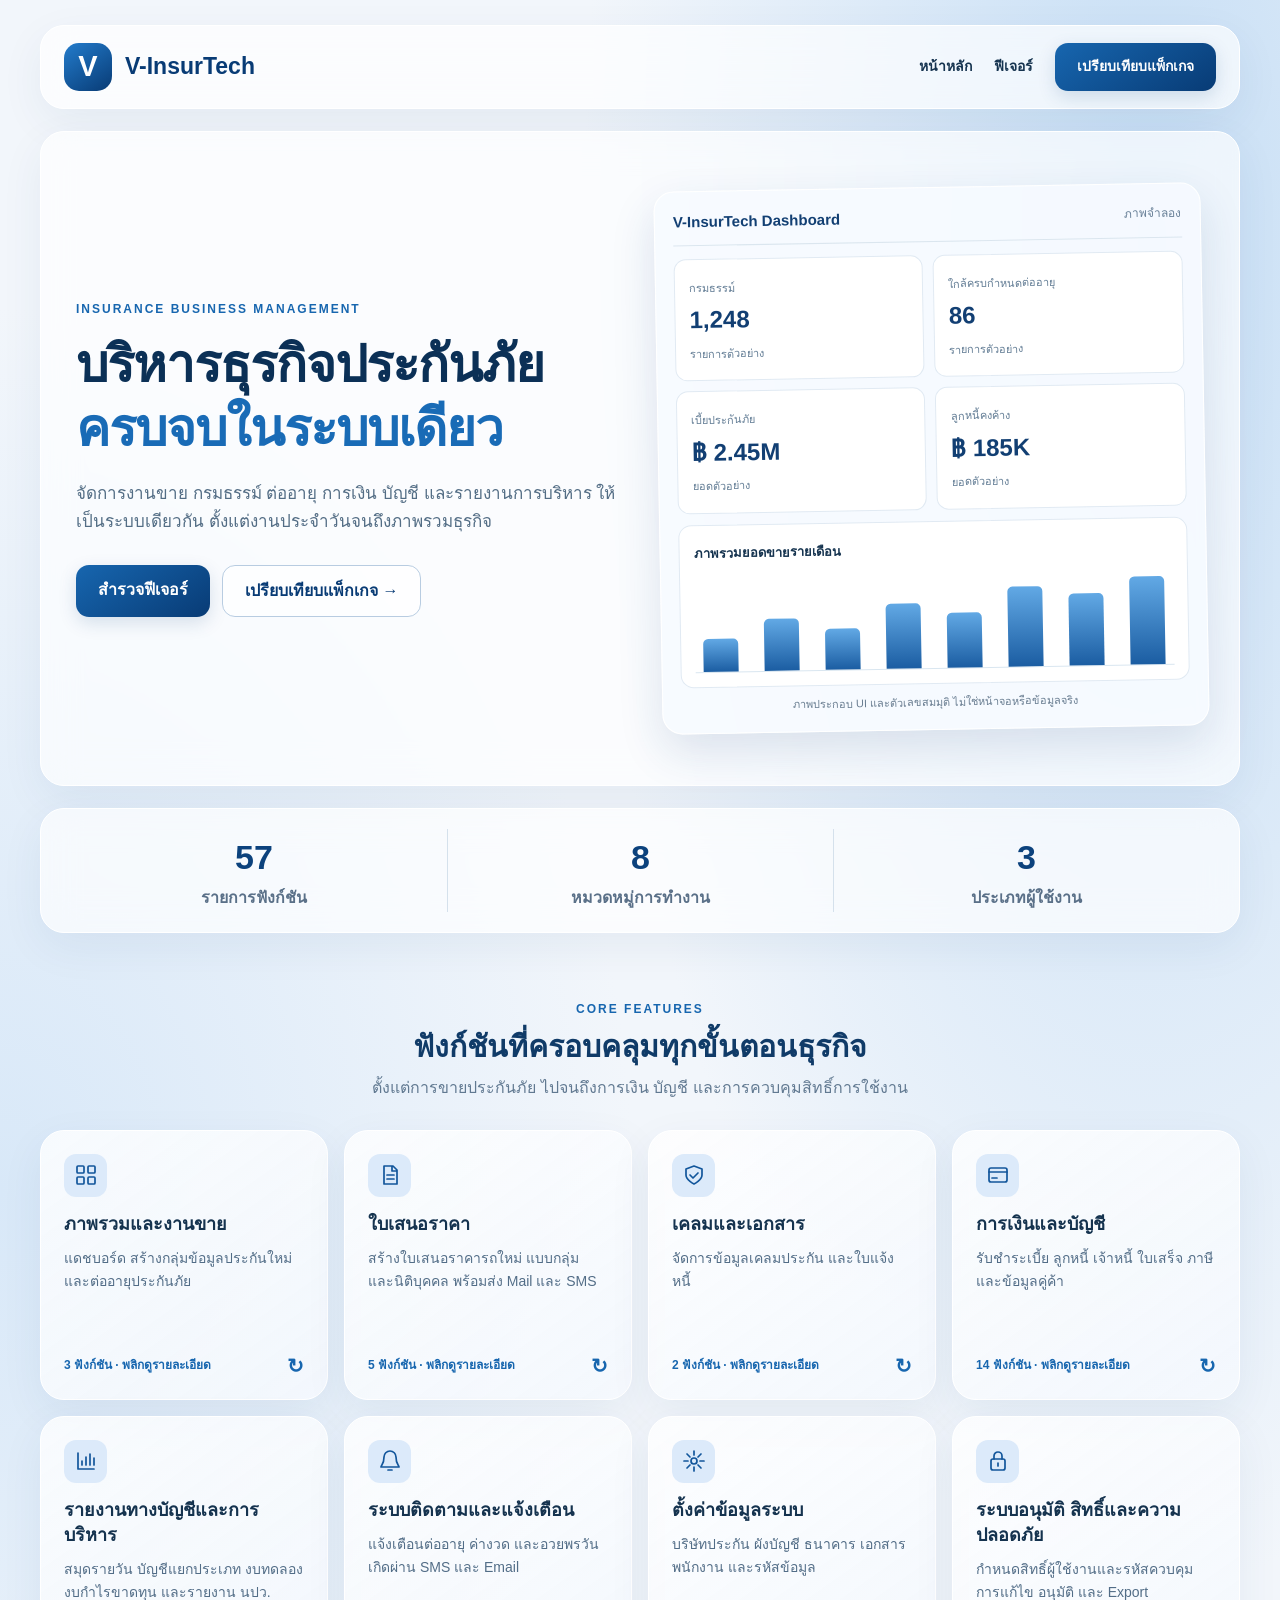
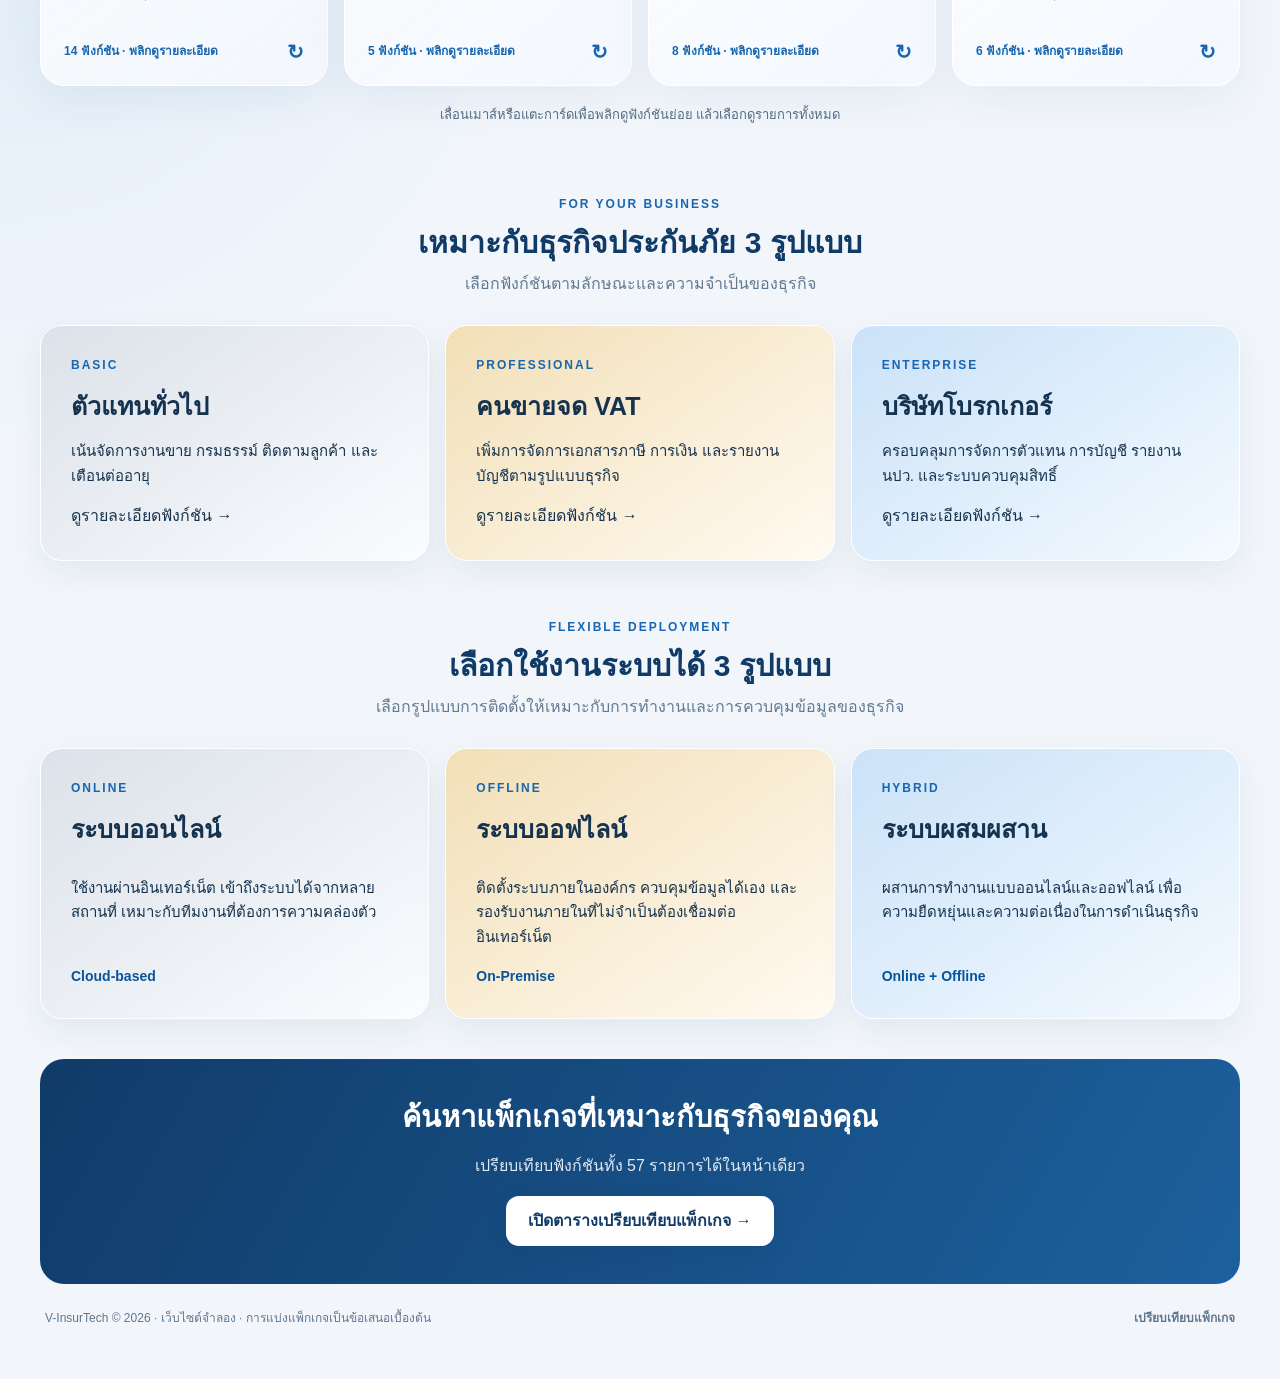
==== index.html @ 2acc9879 "Add files via upload" ====
<!doctype html><html lang="th"><head><meta charset="utf-8"><meta name="viewport" content="width=device-width,initial-scale=1"><title>V-InsurTech | ระบบบริหารธุรกิจประกันภัย</title><style>
*{box-sizing:border-box}html{scroll-behavior:smooth}body{margin:0;color:#15334f;font-family:Prompt,"Noto Sans Thai",Tahoma,sans-serif;background:radial-gradient(ellipse at 90% 8%,#c6def5 0,transparent 35%),radial-gradient(ellipse at 0 40%,#d8e8f8 0,transparent 35%),#f2f6fb;line-height:1.65}a{color:inherit;text-decoration:none}.page{max-width:1250px;padding:25px;margin:auto}.glass{background:rgba(255,255,255,.67);border:1px solid #fff;box-shadow:0 14px 44px #173f7110;backdrop-filter:blur(18px);border-radius:24px}header{display:flex;align-items:center;justify-content:space-between;padding:17px 23px;gap:20px;flex-wrap:wrap}.brand{display:flex;align-items:center;gap:13px;font-size:23px;font-weight:800;color:#083b75}.logo{background:linear-gradient(145deg,#237ccc,#083b75);color:white;border-radius:15px;display:grid;place-items:center;width:48px;height:48px;font-size:29px}nav{display:flex;align-items:center;gap:22px;font-weight:700;font-size:14px;flex-wrap:wrap}nav a:hover{color:#237ccc}.btn{display:inline-block;background:linear-gradient(145deg,#1766af,#083b75);color:white;border-radius:13px;padding:12px 22px;font-weight:700;box-shadow:0 6px 18px #083b7525}.outline{background:rgba(255,255,255,.65);border:1px solid #b8cce1;color:#083b75;box-shadow:none}.hero{display:grid;grid-template-columns:1fr 1fr;gap:35px;align-items:center;padding:55px 35px;margin-top:22px}.eyebrow{font-size:12px;font-weight:800;letter-spacing:2px;color:#1766af}h1{font-size:clamp(32px,4vw,51px);line-height:1.25;margin:13px 0 20px;letter-spacing:-1px;color:#0b3056}h1 span{color:#196bb6}.lead{font-size:17px;color:#536d85;max-width:560px}.actions{display:flex;gap:12px;flex-wrap:wrap;margin-top:28px}.demo{background:#f7faffcc;border:1px solid white;border-radius:20px;padding:18px;box-shadow:0 18px 45px #153e7522;transform:rotate(-1deg)}.demotop{display:flex;justify-content:space-between;align-items:center;font-size:12px;color:#698098;border-bottom:1px solid #dbe6ef;padding-bottom:10px}.demotop strong{color:#123f73;font-size:15px}.demogrid{display:grid;grid-template-columns:1fr 1fr;gap:10px;margin-top:13px}.mini{background:white;border:1px solid #e1eaf3;border-radius:12px;padding:14px;min-height:95px}.mini small{color:#637d95;font-size:11px}.mini b{display:block;font-size:24px;color:#123f73}.chart{background:white;border-radius:13px;border:1px solid #e1eaf3;margin-top:11px;padding:14px}.bars{height:95px;display:flex;gap:9px;align-items:end;justify-content:space-around;border-bottom:1px solid #d9e6f0;margin-top:12px}.bars i{flex:1;max-width:35px;background:linear-gradient(#62a9e5,#1b5da2);border-radius:5px 5px 0 0}.demo-note{text-align:center;color:#6a7e92;font-size:11px;margin-top:9px}.stats{display:grid;grid-template-columns:repeat(3,1fr);margin:22px 0;padding:20px;text-align:center}.stats div+div{border-left:1px solid #d5e1ec}.stats b{display:block;font-size:34px;color:#0c427d}.stats span{color:#5a7088;font-weight:600}.section{padding:45px 0 12px}.heading{text-align:center;margin:0 auto 28px;max-width:700px}.heading h2{font-size:30px;line-height:1.4;margin:7px 0;color:#103b68}.heading p{color:#617991;margin:0}.grid{display:grid;grid-template-columns:repeat(4,1fr);gap:16px}.feature{padding:23px;min-height:220px;transition:transform .2s,box-shadow .2s}.feature:hover{transform:translateY(-4px);box-shadow:0 18px 35px #103b681a}.ico{width:43px;height:43px;background:#dceafa;border-radius:12px;display:grid;place-items:center;color:#12569b;margin-bottom:15px}.ico svg{width:24px;height:24px;fill:none;stroke:currentColor;stroke-width:1.7;stroke-linecap:round;stroke-linejoin:round}.feature h3{font-size:18px;line-height:1.4;margin:0 0 10px;font-weight:800}.feature p{font-size:14px;color:#526d87;margin:0}.feature small{display:block;font-size:12px;color:#1766af;font-weight:700;margin-top:14px}.plans{display:grid;grid-template-columns:repeat(3,1fr);gap:16px}.plan{padding:30px;min-height:230px;border:1px solid white;border-radius:22px;box-shadow:0 12px 30px #14385b12}.plan h3{font-size:25px;line-height:1.35;margin:14px 0}.plan p{font-size:15px}.silver{background:linear-gradient(145deg,#dce2e9,#fafcff)}.gold{background:linear-gradient(145deg,#f2dfb7,#fffaf1)}.diamond{background:linear-gradient(145deg,#cbe2f8,#f4faff)}.cta{text-align:center;margin-top:28px;padding:38px 24px;background:linear-gradient(120deg,#103b68,#1d609e);color:#fff;border-radius:24px}.cta h2{font-size:29px;line-height:1.4;margin:0}.cta p{color:#e0eaf6}.cta .btn{background:#fff;color:#103b68}.foot{display:flex;justify-content:space-between;gap:20px;flex-wrap:wrap;font-size:12px;color:#60768d;padding:25px 5px}.foot a{font-weight:700}@media(max-width:1000px){.grid{grid-template-columns:repeat(2,1fr)}.hero{padding:32px;gap:22px}}@media(max-width:720px){.page{padding:12px}.hero{grid-template-columns:1fr;padding:25px 20px}.demo{transform:none}nav{gap:13px}nav .btn{padding:8px 12px}.grid,.plans{grid-template-columns:1fr}.feature{min-height:auto}.stats b{font-size:27px}.stats span{font-size:12px}.heading h2{font-size:25px}.hero h1{font-size:35px}.section{padding-top:30px}}@media(prefers-reduced-motion:reduce){*{scroll-behavior:auto;transition:none!important}}

.feature{cursor:pointer;position:relative}.feature:focus-visible{outline:3px solid #237ccc;outline-offset:4px}.feature small{display:flex;align-items:center;justify-content:space-between;gap:10px}.feature .chev{font-size:20px;line-height:1}.feature:hover small{text-decoration:underline}dialog{width:min(620px,calc(100% - 28px));max-height:85vh;overflow:auto;padding:28px;border:1px solid white;border-radius:24px;background:#f5f9fdf5;color:#15334f;box-shadow:0 24px 90px #082c5940;backdrop-filter:blur(20px)}dialog::backdrop{background:#102e5260;backdrop-filter:blur(5px)}.modal-head{display:flex;align-items:flex-start;justify-content:space-between;gap:18px}.modal-head h2{margin:5px 0 0;font-size:25px;line-height:1.4}.close-modal{border:1px solid #cbddeb;border-radius:12px;background:white;color:#123f73;font:inherit;font-size:24px;line-height:1;padding:8px 13px;cursor:pointer}.sublist{list-style:none;padding:0;margin:20px 0}.sublist li{display:flex;gap:13px;align-items:baseline;padding:12px 4px;border-bottom:1px solid #dce6ef;font-weight:600}.sublist li span{color:#1766af;font-size:12px;min-width:26px}.modal-link{margin-top:8px}.modal-count{color:#536d85;font-size:14px;margin:8px 0}
/* Interactive business cards: lift and subtle color-matched glow */
#plans .plan{--glow:rgba(106,133,163,.32);--edge:rgba(130,155,180,.7);position:relative;transition:transform .25s cubic-bezier(.2,.8,.2,1),box-shadow .25s ease,border-color .25s ease;cursor:pointer;outline:none}
#plans .gold{--glow:rgba(207,164,65,.34);--edge:rgba(210,174,88,.78)}
#plans .diamond{--glow:rgba(54,137,219,.32);--edge:rgba(80,153,225,.78)}
#plans .plan:hover,#plans .plan:focus-within,#plans .plan:focus-visible,#plans .plan.is-selected{transform:translateY(-9px);border-color:var(--edge);box-shadow:0 20px 38px -9px var(--glow),0 0 18px var(--glow),inset 0 1px 0 rgba(255,255,255,.95);z-index:1}
#plans .plan:active{transform:translateY(-5px) scale(.99)}
#plans .plan:focus-visible{outline:2px solid #07549b;outline-offset:4px}
@media(prefers-reduced-motion:reduce){#plans .plan{transition:none}#plans .plan:hover,#plans .plan:focus-within,#plans .plan:focus-visible,#plans .plan.is-selected,#plans .plan:active{transform:none}}

/* 3D feature cards */
#featuregrid .feature{padding:0;background:none;border:0;box-shadow:none;backdrop-filter:none;perspective:1200px;min-height:270px;display:grid;transform:none;cursor:pointer;transition:none}
#featuregrid .flip-inner{display:grid;grid-template:1fr / 1fr;transform-style:preserve-3d;transition:transform .65s cubic-bezier(.22,.75,.25,1);border-radius:24px}
#featuregrid .face{grid-area:1/1;padding:23px;border-radius:24px;backface-visibility:hidden;-webkit-backface-visibility:hidden;display:flex;flex-direction:column;align-items:flex-start;border:1px solid white;box-shadow:0 14px 44px #173f7110;min-width:0}
#featuregrid .front{background:linear-gradient(145deg,#ffffffc9,#f4f8fddd)}
#featuregrid .back{transform:rotateY(180deg);background:linear-gradient(140deg,#e8f3ff,#f9fcff);border-color:#c6dcf4;box-shadow:0 14px 35px #175c9925;pointer-events:none}
#featuregrid .feature.flipped .flip-inner{transform:rotateY(180deg)}
#featuregrid .feature.flipped .back{pointer-events:auto}
#featuregrid .feature.flipped .front{pointer-events:none}
#featuregrid .back h3{font-size:17px;margin-bottom:8px}
#featuregrid .back ul{padding-left:19px;margin:3px 0 12px;font-size:13px;font-weight:600;color:#254a70;line-height:1.6}
#featuregrid .back li{margin-bottom:3px}
#featuregrid .back .more{font:inherit;font-size:13px;font-weight:700;color:#fff;background:linear-gradient(145deg,#237ccc,#103b68);border:0;border-radius:10px;padding:9px 12px;cursor:pointer;margin-top:auto;width:100%}
#featuregrid .front small{margin-top:auto;padding-top:12px;width:100%}
@media(hover:hover) and (pointer:fine){#featuregrid .feature:hover .flip-inner{transform:rotateY(180deg)}#featuregrid .feature:hover .back{pointer-events:auto}#featuregrid .feature:hover .front{pointer-events:none}}
@media(prefers-reduced-motion:reduce){#featuregrid .flip-inner{transition:none}}
#deployment .plan{--glow:rgba(106,133,163,.32);--edge:rgba(130,155,180,.7);transition:transform .25s ease,box-shadow .25s ease,border-color .25s ease;display:flex;flex-direction:column}#deployment .gold{--glow:rgba(207,164,65,.34);--edge:rgba(210,174,88,.78)}#deployment .diamond{--glow:rgba(54,137,219,.32);--edge:rgba(80,153,225,.78)}#deployment .plan:hover,#deployment .plan:focus,#deployment .plan.is-selected{transform:translateY(-9px);border-color:var(--edge);box-shadow:0 20px 38px -9px var(--glow),0 0 18px var(--glow)}#deployment strong{margin-top:auto;color:#07549b;font-size:14px}#deployment .plan:focus-visible{outline:2px solid #07549b;outline-offset:4px}@media(prefers-reduced-motion:reduce){#deployment .plan{transition:none}#deployment .plan:hover,#deployment .plan:focus,#deployment .plan.is-selected{transform:none}}</style></head><body><main class="page"><header class="glass"><a class="brand" href="index.html"><span class="logo">V</span>V-InsurTech</a><nav><a href="index.html" aria-current="page">หน้าหลัก</a><a href="#features">ฟีเจอร์</a><a class="btn" href="packages.html">เปรียบเทียบแพ็กเกจ</a></nav></header>
<section class="hero glass"><div><div class="eyebrow">INSURANCE BUSINESS MANAGEMENT</div><h1>บริหารธุรกิจประกันภัย<br><span>ครบจบในระบบเดียว</span></h1><p class="lead">จัดการงานขาย กรมธรรม์ ต่ออายุ การเงิน บัญชี และรายงานการบริหาร ให้เป็นระบบเดียวกัน ตั้งแต่งานประจำวันจนถึงภาพรวมธุรกิจ</p><div class="actions"><a class="btn" href="#features">สำรวจฟีเจอร์</a><a class="btn outline" href="packages.html">เปรียบเทียบแพ็กเกจ →</a></div></div><div class="demo"><div class="demotop"><strong>V-InsurTech Dashboard</strong><span>ภาพจำลอง</span></div><div class="demogrid"><div class="mini"><small>กรมธรรม์</small><b>1,248</b><small>รายการตัวอย่าง</small></div><div class="mini"><small>ใกล้ครบกำหนดต่ออายุ</small><b>86</b><small>รายการตัวอย่าง</small></div><div class="mini"><small>เบี้ยประกันภัย</small><b>฿ 2.45M</b><small>ยอดตัวอย่าง</small></div><div class="mini"><small>ลูกหนี้คงค้าง</small><b>฿ 185K</b><small>ยอดตัวอย่าง</small></div></div><div class="chart"><strong style="font-size:13px">ภาพรวมยอดขายรายเดือน</strong><div class="bars" aria-label="กราฟประกอบจากข้อมูลสมมุติ"><i style="height:35%"></i><i style="height:55%"></i><i style="height:43%"></i><i style="height:69%"></i><i style="height:58%"></i><i style="height:85%"></i><i style="height:76%"></i><i style="height:94%"></i></div></div><div class="demo-note">ภาพประกอบ UI และตัวเลขสมมุติ ไม่ใช่หน้าจอหรือข้อมูลจริง</div></div></section>
<section class="stats glass"><div><b>57</b><span>รายการฟังก์ชัน</span></div><div><b>8</b><span>หมวดหมู่การทำงาน</span></div><div><b>3</b><span>ประเภทผู้ใช้งาน</span></div></section>
<section id="features" class="section"><div class="heading"><div class="eyebrow">CORE FEATURES</div><h2>ฟังก์ชันที่ครอบคลุมทุกขั้นตอนธุรกิจ</h2><p>ตั้งแต่การขายประกันภัย ไปจนถึงการเงิน บัญชี และการควบคุมสิทธิ์การใช้งาน</p></div><div class="grid" id="featuregrid"></div><p style="text-align:center;color:#536d85;font-size:13px;margin-top:18px">เลื่อนเมาส์หรือแตะการ์ดเพื่อพลิกดูฟังก์ชันย่อย แล้วเลือกดูรายการทั้งหมด</p></section>
<section id="plans" class="section"><div class="heading"><div class="eyebrow">FOR YOUR BUSINESS</div><h2>เหมาะกับธุรกิจประกันภัย 3 รูปแบบ</h2><p>เลือกฟังก์ชันตามลักษณะและความจำเป็นของธุรกิจ</p></div><div class="plans"><article class="plan silver"><div class="eyebrow">BASIC</div><h3>ตัวแทนทั่วไป</h3><p>เน้นจัดการงานขาย กรมธรรม์ ติดตามลูกค้า และเตือนต่ออายุ</p><a href="packages.html">ดูรายละเอียดฟังก์ชัน →</a></article><article class="plan gold"><div class="eyebrow">PROFESSIONAL</div><h3>คนขายจด VAT</h3><p>เพิ่มการจัดการเอกสารภาษี การเงิน และรายงานบัญชีตามรูปแบบธุรกิจ</p><a href="packages.html">ดูรายละเอียดฟังก์ชัน →</a></article><article class="plan diamond"><div class="eyebrow">ENTERPRISE</div><h3>บริษัทโบรกเกอร์</h3><p>ครอบคลุมการจัดการตัวแทน การบัญชี รายงาน นปว. และระบบควบคุมสิทธิ์</p><a href="packages.html">ดูรายละเอียดฟังก์ชัน →</a></article></div></section>
<section id="deployment" class="section"><div class="heading"><div class="eyebrow">FLEXIBLE DEPLOYMENT</div><h2>เลือกใช้งานระบบได้ 3 รูปแบบ</h2><p>เลือกรูปแบบการติดตั้งให้เหมาะกับการทำงานและการควบคุมข้อมูลของธุรกิจ</p></div><div class="plans"><article class="plan silver" tabindex="0"><div class="eyebrow">ONLINE</div><h3>ระบบออนไลน์</h3><p>ใช้งานผ่านอินเทอร์เน็ต เข้าถึงระบบได้จากหลายสถานที่ เหมาะกับทีมงานที่ต้องการความคล่องตัว</p><strong>Cloud-based</strong></article><article class="plan gold" tabindex="0"><div class="eyebrow">OFFLINE</div><h3>ระบบออฟไลน์</h3><p>ติดตั้งระบบภายในองค์กร ควบคุมข้อมูลได้เอง และรองรับงานภายในที่ไม่จำเป็นต้องเชื่อมต่ออินเทอร์เน็ต</p><strong>On-Premise</strong></article><article class="plan diamond" tabindex="0"><div class="eyebrow">HYBRID</div><h3>ระบบผสมผสาน</h3><p>ผสานการทำงานแบบออนไลน์และออฟไลน์ เพื่อความยืดหยุ่นและความต่อเนื่องในการดำเนินธุรกิจ</p><strong>Online + Offline</strong></article></div></section><section class="cta"><h2>ค้นหาแพ็กเกจที่เหมาะกับธุรกิจของคุณ</h2><p>เปรียบเทียบฟังก์ชันทั้ง 57 รายการได้ในหน้าเดียว</p><a class="btn" href="packages.html">เปิดตารางเปรียบเทียบแพ็กเกจ →</a></section><footer class="foot"><span>V-InsurTech © 2026 · เว็บไซต์จำลอง · การแบ่งแพ็กเกจเป็นข้อเสนอเบื้องต้น</span><a href="packages.html">เปรียบเทียบแพ็กเกจ</a></footer></main><dialog id="featureModal" aria-labelledby="modalTitle"><div class="modal-head"><div><div class="eyebrow">FEATURE DETAILS</div><h2 id="modalTitle"></h2></div><button class="close-modal" aria-label="ปิดหน้าต่าง" type="button">×</button></div><p class="modal-count" id="modalCount"></p><ol class="sublist" id="modalList"></ol><a class="btn modal-link" href="packages.html">เปรียบเทียบแพ็กเกจ →</a></dialog><script>
const items=[['ภาพรวมและงานขาย','แดชบอร์ด สร้างกลุ่มข้อมูลประกันใหม่ และต่ออายุประกันภัย',3,'<rect x="3" y="3" width="7" height="7" rx="1"/><rect x="14" y="3" width="7" height="7" rx="1"/><rect x="3" y="14" width="7" height="7" rx="1"/><rect x="14" y="14" width="7" height="7" rx="1"/>'],['ใบเสนอราคา','สร้างใบเสนอราคารถใหม่ แบบกลุ่ม และนิติบุคคล พร้อมส่ง Mail และ SMS',5,'<path d="M6 3h9l4 4v14H6zM14 3v5h5M9 12h7M9 16h7"/>'],['เคลมและเอกสาร','จัดการข้อมูลเคลมประกัน และใบแจ้งหนี้',2,'<path d="M12 3l8 3v6c0 5-8 9-8 9S4 17 4 12V6zM8 12l3 3 5-5"/>'],['การเงินและบัญชี','รับชำระเบี้ย ลูกหนี้ เจ้าหนี้ ใบเสร็จ ภาษี และข้อมูลคู่ค้า',14,'<rect x="3" y="5" width="18" height="14" rx="2"/><path d="M3 9h18M6 15h5"/>'],['รายงานทางบัญชีและการบริหาร','สมุดรายวัน บัญชีแยกประเภท งบทดลอง งบกำไรขาดทุน และรายงาน นปว.',14,'<path d="M4 20V4M4 20h16M8 16v-4M12 16V8M16 16V5M20 16v-7"/>'],['ระบบติดตามและแจ้งเตือน','แจ้งเตือนต่ออายุ ค่างวด และอวยพรวันเกิดผ่าน SMS และ Email',5,'<path d="M18 8a6 6 0 0 0-12 0c0 8-3 8-3 10h18c0-2-3-2-3-10M10 21h4"/>'],['ตั้งค่าข้อมูลระบบ','บริษัทประกัน ผังบัญชี ธนาคาร เอกสาร พนักงาน และรหัสข้อมูล',8,'<circle cx="12" cy="12" r="3"/><path d="M12 2v4M12 18v4M2 12h4M18 12h4M5 5l3 3M16 16l3 3M5 19l3-3M16 8l3-3"/>'],['ระบบอนุมัติ สิทธิ์และความปลอดภัย','กำหนดสิทธิ์ผู้ใช้งานและรหัสควบคุมการแก้ไข อนุมัติ และ Export',6,'<rect x="5" y="10" width="14" height="11" rx="2"/><path d="M8 10V7a4 4 0 0 1 8 0v3M12 14v3"/>']];const details=[[[1, "แดชบอร์ด", "111"], [2, "สร้างกลุ่ม - ข้อมูลประกันใหม่", "111"], [3, "ต่ออายุประกันภัย", "111"]], [[4, "ใบเสนอราคารถใหม่", "111"], [5, "ใบเสนอราคาแบบกลุ่ม", "211"], [6, "ใบเสนอราคานิติ", "111"], [7, "ส่ง Mail", "111"], [8, "ส่ง SMS", "111"]], [[9, "เคลมประกัน", "111"], [10, "ใบแจ้งหนี้", "211"]], [[11, "รับชำระเบี้ยลูกค้าแบบกลุ่ม", "211"], [12, "ดูผ่อนรายวัน", "111"], [13, "ดูผ่อนรายเดือน", "111"], [14, "บันทึกรับเช็ค-เบี้ยจ่ายประกัน", "211"], [15, "เจ้าหนี้คงค้าง", "211"], [16, "ลูกหนี้คงค้าง", "111"], [17, "เพิ่มคู่ค้า", "011"], [18, "เพิ่มทรัพย์สิน", "011"], [19, "Agency / Affiliate", "221"], [20, "จ่ายเบี้ย บจ.ประกัน", "211"], [21, "ออกใบเสร็จ", "211"], [22, "รายงานภาษีซื้อ", "011"], [23, "รายงานภาษีขาย", "011"], [24, "ใบหักภาษี", "211"]], [[25, "สมุดรายวันขาย", "011"], [26, "ออกใบเสร็จ-ใบลดหนี้", "211"], [27, "สมุดรายวันรับ", "011"], [28, "สมุดรายวันจ่าย", "011"], [29, "สมุดรายวันทั่วไป", "011"], [30, "ค่าเสื่อมราคาทรัพย์สิน", "011"], [31, "รายงานลูกหนี้คงค้าง", "111"], [32, "รายงาน นปว.", "021"], [33, "บัญชีแยกประเภท", "011"], [34, "ปิดบัญชี", "011"], [35, "งบกำไรขาดทุน", "011"], [36, "งบกำไรขาดทุนทั้งปี", "011"], [37, "งบทดลอง", "011"], [38, "พิมพ์รายงานสมุดรายวัน", "011"]], [[39, "EMAIL เตือนต่ออายุ (กลุ่ม)", "111"], [40, "SMS เตือนต่ออายุ (รายเดี่ยว)", "111"], [41, "SMS เตือนค่างวด", "111"], [42, "Email ตามใบเตือน", "111"], [43, "SMS อวยพรวันเกิด", "111"]], [[44, "บริษัทประกัน", "111"], [45, "ผังบัญชี", "011"], [46, "ธนาคาร", "211"], [47, "ตั้งค่าเอกสาร", "111"], [48, "ข้อมูลพนักงาน", "211"], [49, "ตั้งค่าประเภทประกัน", "111"], [50, "ตั้งค่ารหัสรถ", "111"], [51, "ตั้งค่ารหัสไปรษณีย์", "111"]], [[52, "สิทธิ์การใช้งาน", "111"], [53, "ตั้งค่ารหัสแก้ไขงาน (1)", "211"], [54, "ตั้งค่ารหัสอนุมัติ (2)", "211"], [55, "ตั้งค่ารหัส Export (3)", "111"], [56, "ตั้งค่ารหัสแก้ไขเช็ค (4)", "011"], [57, "ตั้งค่ารหัสยกเลิกชำระค่าเบี้ย/แก้ไข (5)", "211"]]];
const grid=document.querySelector('#featuregrid'), modal=document.querySelector('#featureModal');
grid.innerHTML=items.map(([t,d,n,s],i)=>`<article class="feature" tabindex="0" role="button" aria-label="พลิกการ์ด: ${t}" aria-expanded="false" data-i="${i}"><div class="flip-inner"><div class="face front"><div class="ico"><svg viewBox="0 0 24 24" aria-hidden="true">${s}</svg></div><h3>${t}</h3><p>${d}</p><small>${n} ฟังก์ชัน · พลิกดูรายละเอียด <span class="chev" aria-hidden="true">↻</span></small></div><div class="face back"><div class="eyebrow">${n} FEATURES</div><h3>${t}</h3><ul>${details[i].slice(0,3).map(x=>`<li>${x[1]}</li>`).join('')}</ul><button type="button" class="more" aria-haspopup="dialog" tabindex="-1">ดูทั้งหมด ${n} ฟังก์ชัน →</button></div></div></article>`).join('');
let lastCard; function openDetails(card){lastCard=card;const i=Number(card.dataset.i);document.querySelector('#modalTitle').textContent=items[i][0];document.querySelector('#modalCount').textContent=details[i].length+' รายการฟังก์ชันย่อย';const list=document.querySelector('#modalList');list.replaceChildren();for(const [num,name] of details[i]){const li=document.createElement('li'),n=document.createElement('span');n.textContent=String(num).padStart(2,'0');li.append(n,document.createTextNode(name));list.append(li);}modal.showModal();}
function flip(c,on){c.classList.toggle('flipped',on);c.setAttribute('aria-expanded',String(on));c.querySelector('.more').tabIndex=on?0:-1;}
grid.addEventListener('click',e=>{const c=e.target.closest('.feature');if(!c)return;if(e.target.closest('.more')){openDetails(c);return;}if(matchMedia('(hover:hover) and (pointer:fine)').matches){openDetails(c);}else{flip(c,!c.classList.contains('flipped'));}});
grid.addEventListener('keydown',e=>{const c=e.target.closest('.feature');if(c&&e.target===c&&(e.key==='Enter'||e.key===' ')){e.preventDefault();flip(c,!c.classList.contains('flipped'));}});
modal.querySelector('.close-modal').onclick=()=>modal.close();modal.addEventListener('click',e=>{if(e.target===modal){const r=modal.getBoundingClientRect();if(e.clientX<r.left||e.clientX>r.right||e.clientY<r.top||e.clientY>r.bottom)modal.close()}});modal.addEventListener('close',()=>lastCard?.focus());</script><script>
(()=>{const cards=[...document.querySelectorAll('#plans .plan')];function select(card){cards.forEach(c=>{const on=c===card;c.classList.toggle('is-selected',on);c.setAttribute('aria-pressed',String(on));});}cards.forEach(card=>{card.tabIndex=0;card.setAttribute('role','button');card.setAttribute('aria-pressed','false');card.setAttribute('aria-label','เลือกแพ็กเกจ '+card.querySelector('h3').textContent);card.addEventListener('click',e=>{if(!e.target.closest('a'))select(card)});card.addEventListener('keydown',e=>{if(e.target===card&&(e.key==='Enter'||e.key===' ')){e.preventDefault();select(card)}});});})();
</script><script>document.querySelectorAll("#deployment .plan").forEach(card=>{const select=()=>{document.querySelectorAll("#deployment .plan").forEach(c=>c.classList.toggle("is-selected",c===card))};card.addEventListener("click",select);card.addEventListener("keydown",e=>{if(e.key==="Enter"||e.key===" "){e.preventDefault();select()}})})</script></body></html>
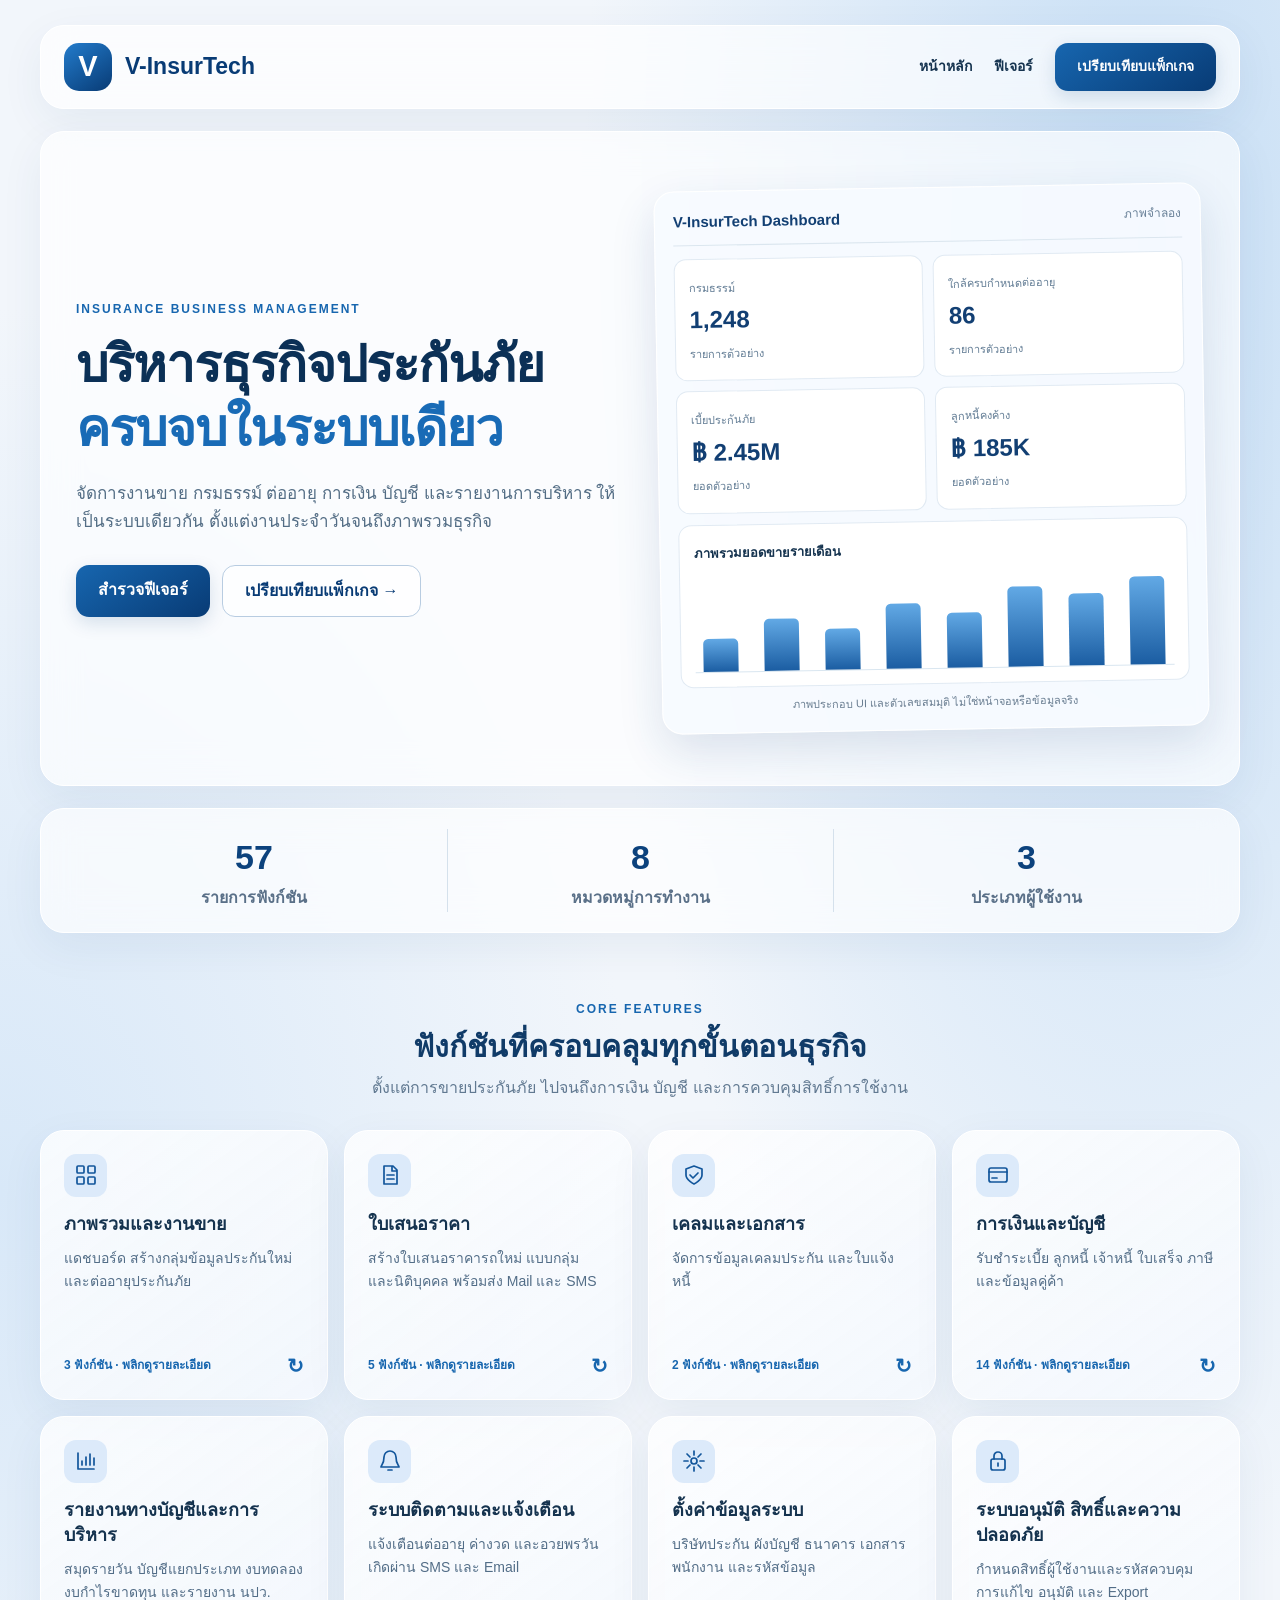
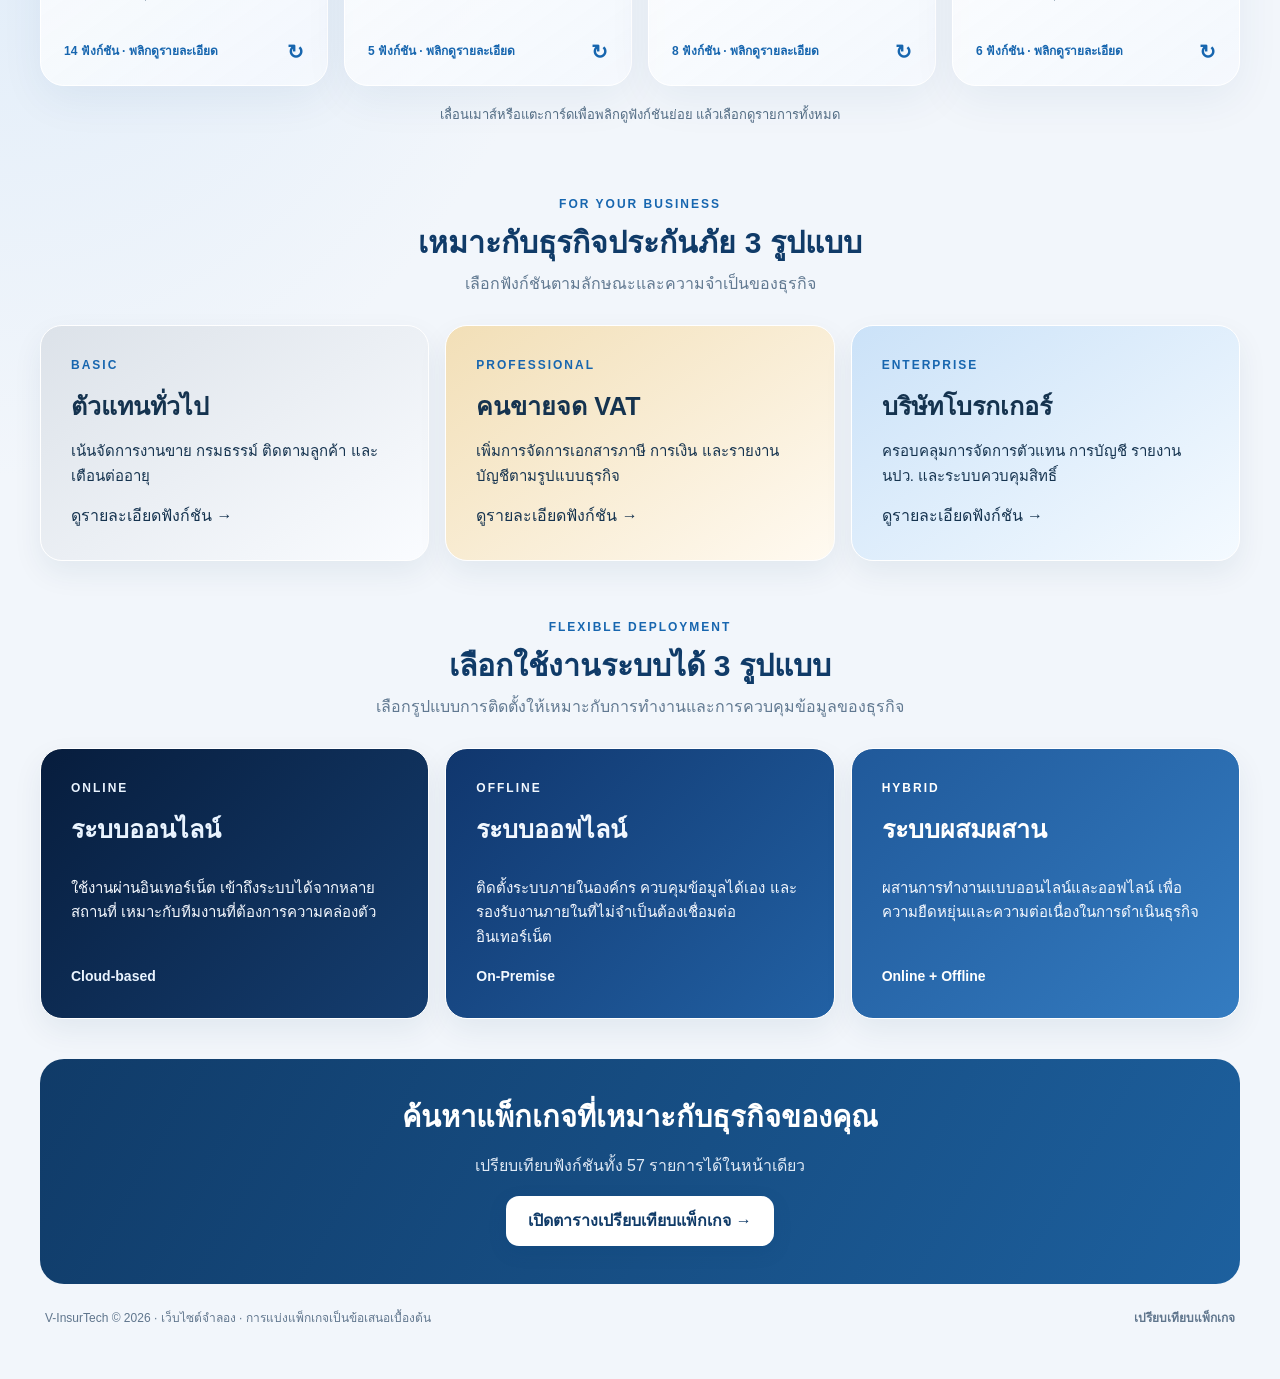
==== commit a5ba992e: "Add files via upload" ====
--- a/index.html
+++ b/index.html
@@ -27,7 +27,15 @@
 #featuregrid .front small{margin-top:auto;padding-top:12px;width:100%}
 @media(hover:hover) and (pointer:fine){#featuregrid .feature:hover .flip-inner{transform:rotateY(180deg)}#featuregrid .feature:hover .back{pointer-events:auto}#featuregrid .feature:hover .front{pointer-events:none}}
 @media(prefers-reduced-motion:reduce){#featuregrid .flip-inner{transition:none}}
-#deployment .plan{--glow:rgba(106,133,163,.32);--edge:rgba(130,155,180,.7);transition:transform .25s ease,box-shadow .25s ease,border-color .25s ease;display:flex;flex-direction:column}#deployment .gold{--glow:rgba(207,164,65,.34);--edge:rgba(210,174,88,.78)}#deployment .diamond{--glow:rgba(54,137,219,.32);--edge:rgba(80,153,225,.78)}#deployment .plan:hover,#deployment .plan:focus,#deployment .plan.is-selected{transform:translateY(-9px);border-color:var(--edge);box-shadow:0 20px 38px -9px var(--glow),0 0 18px var(--glow)}#deployment strong{margin-top:auto;color:#07549b;font-size:14px}#deployment .plan:focus-visible{outline:2px solid #07549b;outline-offset:4px}@media(prefers-reduced-motion:reduce){#deployment .plan{transition:none}#deployment .plan:hover,#deployment .plan:focus,#deployment .plan.is-selected{transform:none}}</style></head><body><main class="page"><header class="glass"><a class="brand" href="index.html"><span class="logo">V</span>V-InsurTech</a><nav><a href="index.html" aria-current="page">หน้าหลัก</a><a href="#features">ฟีเจอร์</a><a class="btn" href="packages.html">เปรียบเทียบแพ็กเกจ</a></nav></header>
+#deployment .plan{--glow:rgba(106,133,163,.32);--edge:rgba(130,155,180,.7);transition:transform .25s ease,box-shadow .25s ease,border-color .25s ease;display:flex;flex-direction:column}#deployment .gold{--glow:rgba(207,164,65,.34);--edge:rgba(210,174,88,.78)}#deployment .diamond{--glow:rgba(54,137,219,.32);--edge:rgba(80,153,225,.78)}#deployment .plan:hover,#deployment .plan:focus,#deployment .plan.is-selected{transform:translateY(-9px);border-color:var(--edge);box-shadow:0 20px 38px -9px var(--glow),0 0 18px var(--glow)}#deployment strong{margin-top:auto;color:#07549b;font-size:14px}#deployment .plan:focus-visible{outline:2px solid #07549b;outline-offset:4px}@media(prefers-reduced-motion:reduce){#deployment .plan{transition:none}#deployment .plan:hover,#deployment .plan:focus,#deployment .plan.is-selected{transform:none}}
+/* Deployment palette: graduated Deep Blue, independent of business plans */
+#deployment .plan.silver{background:linear-gradient(135deg,#071d3d,#153e70);--glow:rgba(24,76,160,.48);--edge:#5b8bc7;--accent:#eaf4ff;}
+#deployment .plan.gold{background:linear-gradient(135deg,#10366d,#2261a4);--glow:rgba(39,112,207,.46);--edge:#80b5ec;--accent:#f2f8ff;}
+#deployment .plan.diamond{background:linear-gradient(135deg,#20599a,#347cc1);--glow:rgba(61,143,234,.48);--edge:#a2d1ff;--accent:#ffffff;}
+#deployment .plan .eyebrow,#deployment .plan h3,#deployment .plan strong{color:var(--accent)}
+#deployment .plan p{color:#f5f9ff;opacity:1}
+#deployment .plan:focus-visible{outline-color:var(--accent)}
+</style></head><body><main class="page"><header class="glass"><a class="brand" href="index.html"><span class="logo">V</span>V-InsurTech</a><nav><a href="index.html" aria-current="page">หน้าหลัก</a><a href="#features">ฟีเจอร์</a><a class="btn" href="packages.html">เปรียบเทียบแพ็กเกจ</a></nav></header>
 <section class="hero glass"><div><div class="eyebrow">INSURANCE BUSINESS MANAGEMENT</div><h1>บริหารธุรกิจประกันภัย<br><span>ครบจบในระบบเดียว</span></h1><p class="lead">จัดการงานขาย กรมธรรม์ ต่ออายุ การเงิน บัญชี และรายงานการบริหาร ให้เป็นระบบเดียวกัน ตั้งแต่งานประจำวันจนถึงภาพรวมธุรกิจ</p><div class="actions"><a class="btn" href="#features">สำรวจฟีเจอร์</a><a class="btn outline" href="packages.html">เปรียบเทียบแพ็กเกจ →</a></div></div><div class="demo"><div class="demotop"><strong>V-InsurTech Dashboard</strong><span>ภาพจำลอง</span></div><div class="demogrid"><div class="mini"><small>กรมธรรม์</small><b>1,248</b><small>รายการตัวอย่าง</small></div><div class="mini"><small>ใกล้ครบกำหนดต่ออายุ</small><b>86</b><small>รายการตัวอย่าง</small></div><div class="mini"><small>เบี้ยประกันภัย</small><b>฿ 2.45M</b><small>ยอดตัวอย่าง</small></div><div class="mini"><small>ลูกหนี้คงค้าง</small><b>฿ 185K</b><small>ยอดตัวอย่าง</small></div></div><div class="chart"><strong style="font-size:13px">ภาพรวมยอดขายรายเดือน</strong><div class="bars" aria-label="กราฟประกอบจากข้อมูลสมมุติ"><i style="height:35%"></i><i style="height:55%"></i><i style="height:43%"></i><i style="height:69%"></i><i style="height:58%"></i><i style="height:85%"></i><i style="height:76%"></i><i style="height:94%"></i></div></div><div class="demo-note">ภาพประกอบ UI และตัวเลขสมมุติ ไม่ใช่หน้าจอหรือข้อมูลจริง</div></div></section>
 <section class="stats glass"><div><b>57</b><span>รายการฟังก์ชัน</span></div><div><b>8</b><span>หมวดหมู่การทำงาน</span></div><div><b>3</b><span>ประเภทผู้ใช้งาน</span></div></section>
 <section id="features" class="section"><div class="heading"><div class="eyebrow">CORE FEATURES</div><h2>ฟังก์ชันที่ครอบคลุมทุกขั้นตอนธุรกิจ</h2><p>ตั้งแต่การขายประกันภัย ไปจนถึงการเงิน บัญชี และการควบคุมสิทธิ์การใช้งาน</p></div><div class="grid" id="featuregrid"></div><p style="text-align:center;color:#536d85;font-size:13px;margin-top:18px">เลื่อนเมาส์หรือแตะการ์ดเพื่อพลิกดูฟังก์ชันย่อย แล้วเลือกดูรายการทั้งหมด</p></section>
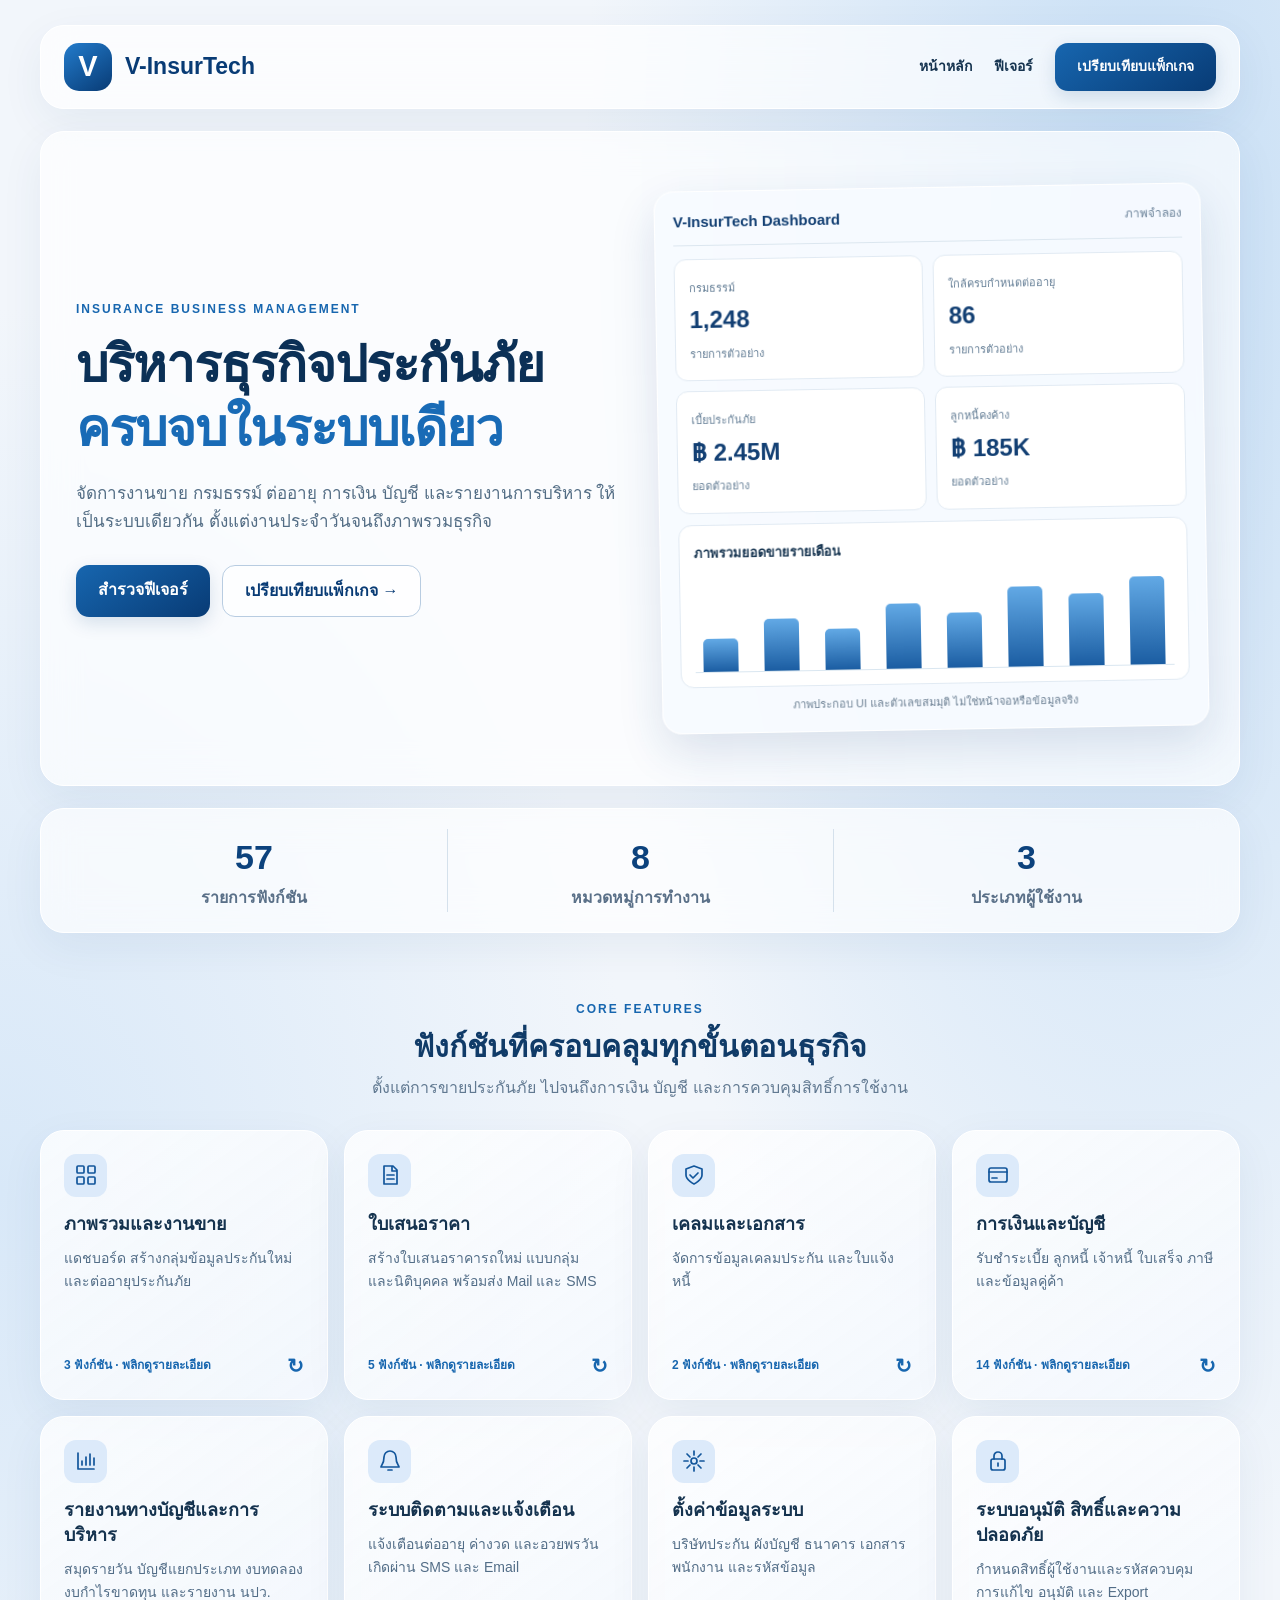
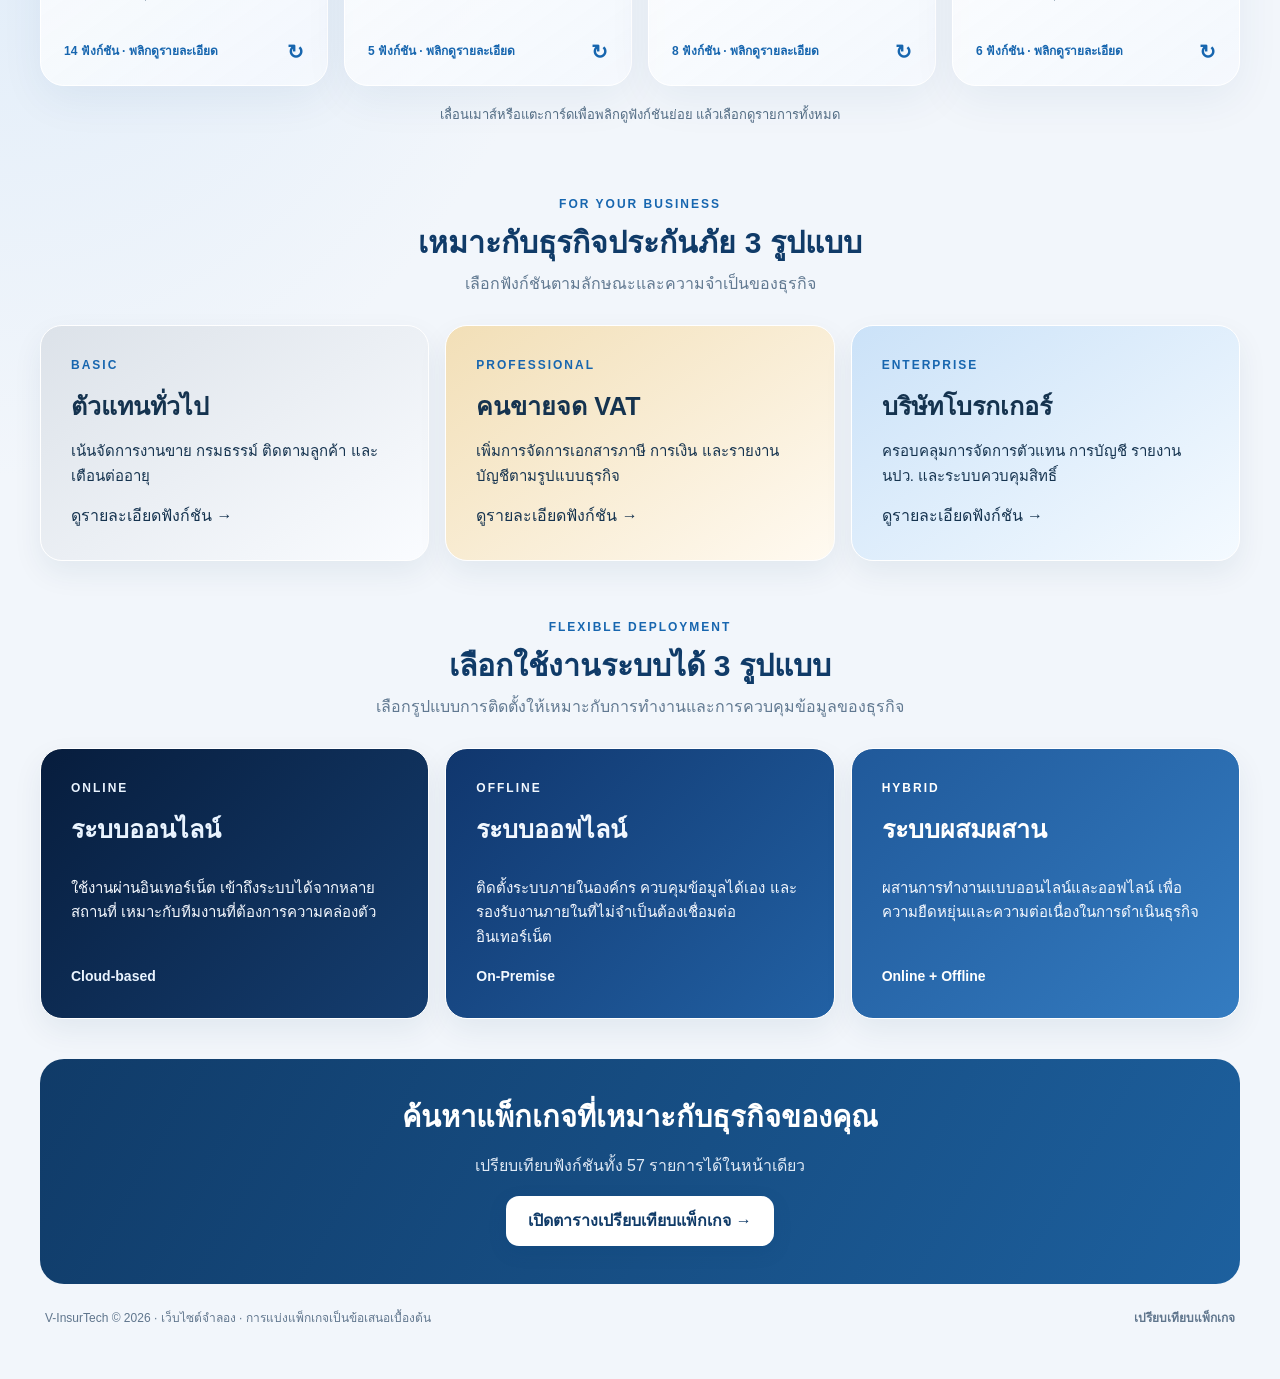
==== commit b123adef: "Add files via upload" ====
--- a/index.html
+++ b/index.html
@@ -35,6 +35,19 @@
 #deployment .plan .eyebrow,#deployment .plan h3,#deployment .plan strong{color:var(--accent)}
 #deployment .plan p{color:#f5f9ff;opacity:1}
 #deployment .plan:focus-visible{outline-color:var(--accent)}
+
+/* Dashboard motion — isolated from other homepage sections */
+.demo{animation:dashboard-float 6s ease-in-out infinite;will-change:transform}
+.demo .mini{animation:metric-reveal .65s ease-out backwards}
+.demo .mini:nth-child(2){animation-delay:.12s}.demo .mini:nth-child(3){animation-delay:.24s}.demo .mini:nth-child(4){animation-delay:.36s}
+.demo .mini b{font-variant-numeric:tabular-nums}
+.demo .bars i{transform-origin:bottom;animation:bar-grow 1.15s cubic-bezier(.22,.8,.3,1) backwards}
+.demo .bars i:nth-child(2){animation-delay:.12s}.demo .bars i:nth-child(3){animation-delay:.24s}.demo .bars i:nth-child(4){animation-delay:.36s}.demo .bars i:nth-child(5){animation-delay:.48s}.demo .bars i:nth-child(6){animation-delay:.60s}.demo .bars i:nth-child(7){animation-delay:.72s}.demo .bars i:nth-child(8){animation-delay:.84s}
+.demo .bars i{transition:filter .2s ease}.demo .bars i:hover{filter:brightness(1.18)}
+@keyframes dashboard-float{0%,100%{translate:0 0}50%{translate:0 -7px}}
+@keyframes metric-reveal{from{opacity:.25;translate:0 8px}to{opacity:1;translate:0 0}}
+@keyframes bar-grow{from{transform:scaleY(0)}to{transform:scaleY(1)}}
+@media(prefers-reduced-motion:reduce){.demo,.demo .mini,.demo .bars i{animation:none!important;transition:none!important}}
 </style></head><body><main class="page"><header class="glass"><a class="brand" href="index.html"><span class="logo">V</span>V-InsurTech</a><nav><a href="index.html" aria-current="page">หน้าหลัก</a><a href="#features">ฟีเจอร์</a><a class="btn" href="packages.html">เปรียบเทียบแพ็กเกจ</a></nav></header>
 <section class="hero glass"><div><div class="eyebrow">INSURANCE BUSINESS MANAGEMENT</div><h1>บริหารธุรกิจประกันภัย<br><span>ครบจบในระบบเดียว</span></h1><p class="lead">จัดการงานขาย กรมธรรม์ ต่ออายุ การเงิน บัญชี และรายงานการบริหาร ให้เป็นระบบเดียวกัน ตั้งแต่งานประจำวันจนถึงภาพรวมธุรกิจ</p><div class="actions"><a class="btn" href="#features">สำรวจฟีเจอร์</a><a class="btn outline" href="packages.html">เปรียบเทียบแพ็กเกจ →</a></div></div><div class="demo"><div class="demotop"><strong>V-InsurTech Dashboard</strong><span>ภาพจำลอง</span></div><div class="demogrid"><div class="mini"><small>กรมธรรม์</small><b>1,248</b><small>รายการตัวอย่าง</small></div><div class="mini"><small>ใกล้ครบกำหนดต่ออายุ</small><b>86</b><small>รายการตัวอย่าง</small></div><div class="mini"><small>เบี้ยประกันภัย</small><b>฿ 2.45M</b><small>ยอดตัวอย่าง</small></div><div class="mini"><small>ลูกหนี้คงค้าง</small><b>฿ 185K</b><small>ยอดตัวอย่าง</small></div></div><div class="chart"><strong style="font-size:13px">ภาพรวมยอดขายรายเดือน</strong><div class="bars" aria-label="กราฟประกอบจากข้อมูลสมมุติ"><i style="height:35%"></i><i style="height:55%"></i><i style="height:43%"></i><i style="height:69%"></i><i style="height:58%"></i><i style="height:85%"></i><i style="height:76%"></i><i style="height:94%"></i></div></div><div class="demo-note">ภาพประกอบ UI และตัวเลขสมมุติ ไม่ใช่หน้าจอหรือข้อมูลจริง</div></div></section>
 <section class="stats glass"><div><b>57</b><span>รายการฟังก์ชัน</span></div><div><b>8</b><span>หมวดหมู่การทำงาน</span></div><div><b>3</b><span>ประเภทผู้ใช้งาน</span></div></section>
@@ -50,4 +63,6 @@
 grid.addEventListener('keydown',e=>{const c=e.target.closest('.feature');if(c&&e.target===c&&(e.key==='Enter'||e.key===' ')){e.preventDefault();flip(c,!c.classList.contains('flipped'));}});
 modal.querySelector('.close-modal').onclick=()=>modal.close();modal.addEventListener('click',e=>{if(e.target===modal){const r=modal.getBoundingClientRect();if(e.clientX<r.left||e.clientX>r.right||e.clientY<r.top||e.clientY>r.bottom)modal.close()}});modal.addEventListener('close',()=>lastCard?.focus());</script><script>
 (()=>{const cards=[...document.querySelectorAll('#plans .plan')];function select(card){cards.forEach(c=>{const on=c===card;c.classList.toggle('is-selected',on);c.setAttribute('aria-pressed',String(on));});}cards.forEach(card=>{card.tabIndex=0;card.setAttribute('role','button');card.setAttribute('aria-pressed','false');card.setAttribute('aria-label','เลือกแพ็กเกจ '+card.querySelector('h3').textContent);card.addEventListener('click',e=>{if(!e.target.closest('a'))select(card)});card.addEventListener('keydown',e=>{if(e.target===card&&(e.key==='Enter'||e.key===' ')){e.preventDefault();select(card)}});});})();
-</script><script>document.querySelectorAll("#deployment .plan").forEach(card=>{const select=()=>{document.querySelectorAll("#deployment .plan").forEach(c=>c.classList.toggle("is-selected",c===card))};card.addEventListener("click",select);card.addEventListener("keydown",e=>{if(e.key==="Enter"||e.key===" "){e.preventDefault();select()}})})</script></body></html>+</script><script>document.querySelectorAll("#deployment .plan").forEach(card=>{const select=()=>{document.querySelectorAll("#deployment .plan").forEach(c=>c.classList.toggle("is-selected",c===card))};card.addEventListener("click",select);card.addEventListener("keydown",e=>{if(e.key==="Enter"||e.key===" "){e.preventDefault();select()}})})</script><script>
+(()=>{const nums=[...document.querySelectorAll('.demo .mini b')];if(nums.length!==4||matchMedia('(prefers-reduced-motion: reduce)').matches)return;const final=nums.map(n=>n.textContent);const format=[v=>Math.round(v*1248).toLocaleString('en-US'),v=>String(Math.round(v*86)),v=>'฿ '+(v*2.45).toFixed(2)+'M',v=>'฿ '+Math.round(v*185)+'K'];const start=performance.now();function tick(now){const t=Math.min(1,(now-start)/1450),e=1-Math.pow(1-t,3);nums.forEach((n,i)=>n.textContent=t===1?final[i]:format[i](e));if(t<1)requestAnimationFrame(tick)}requestAnimationFrame(tick)})();
+</script></body></html>
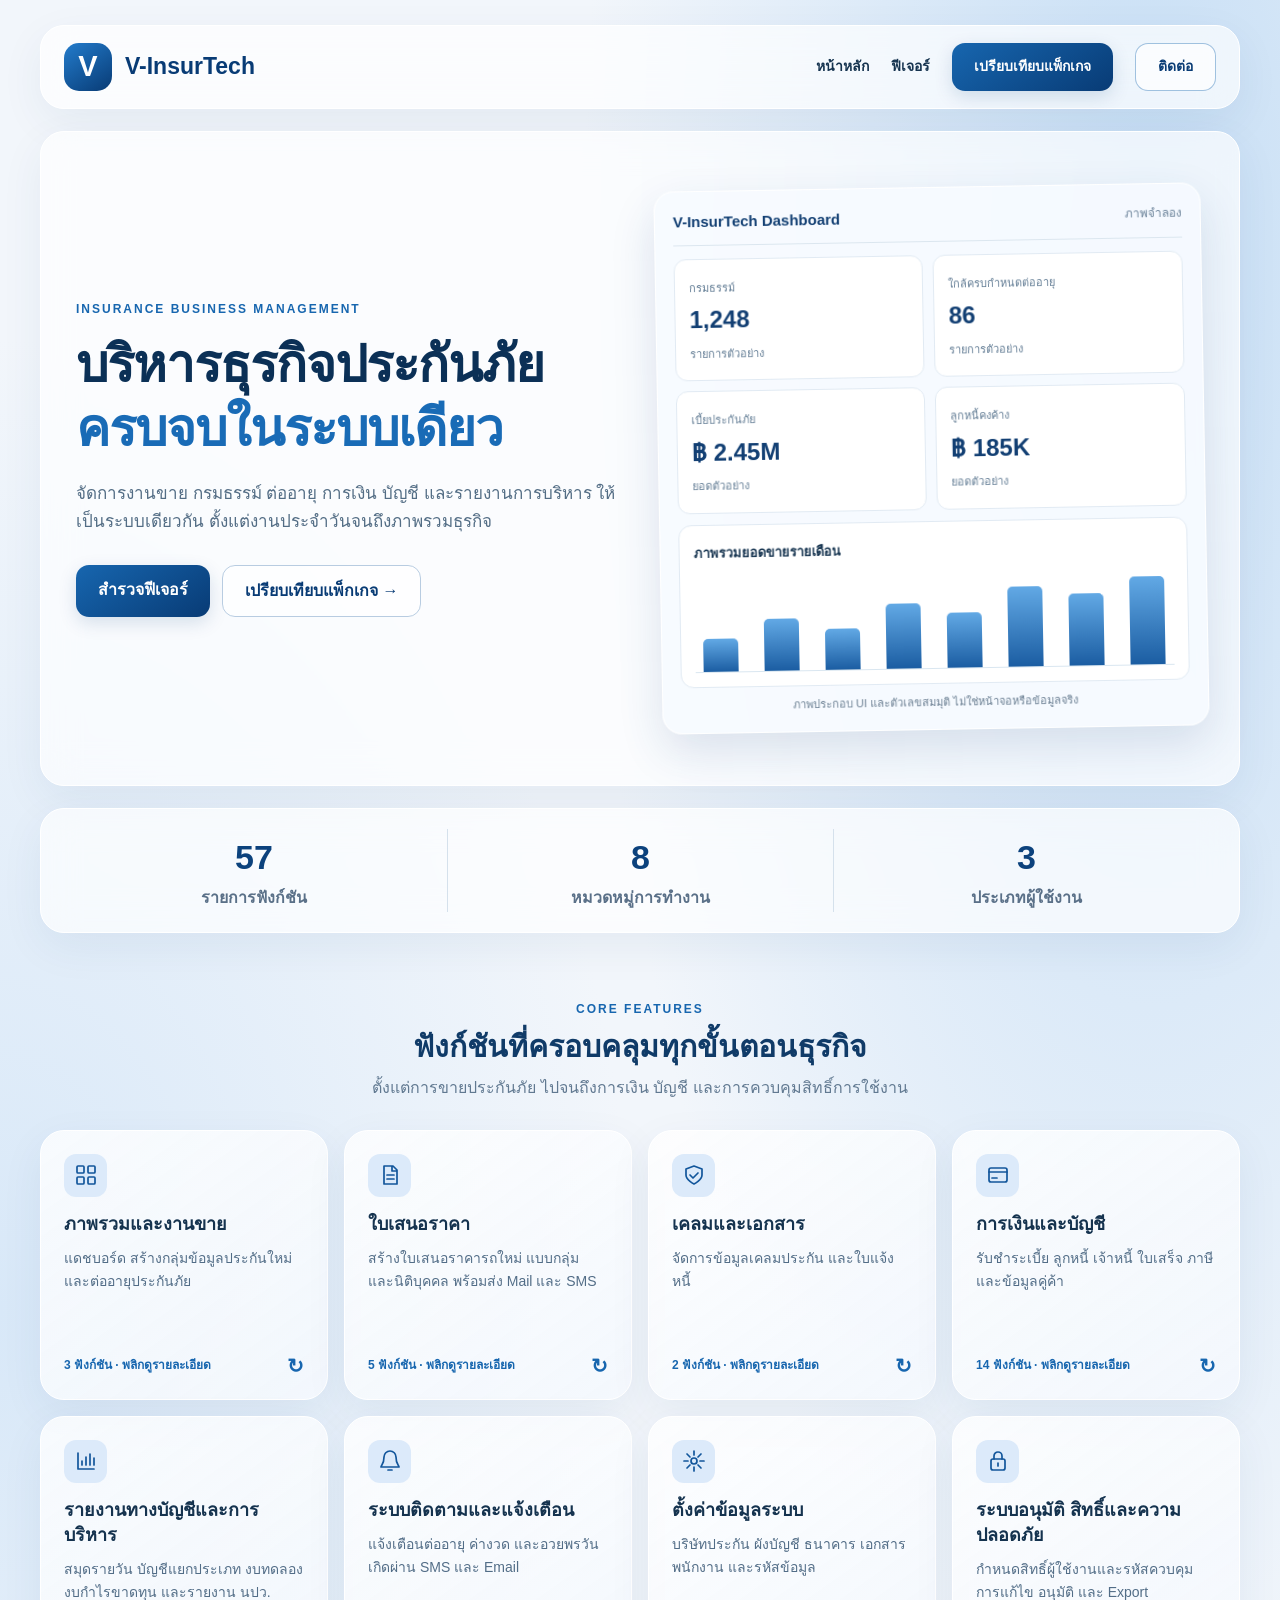
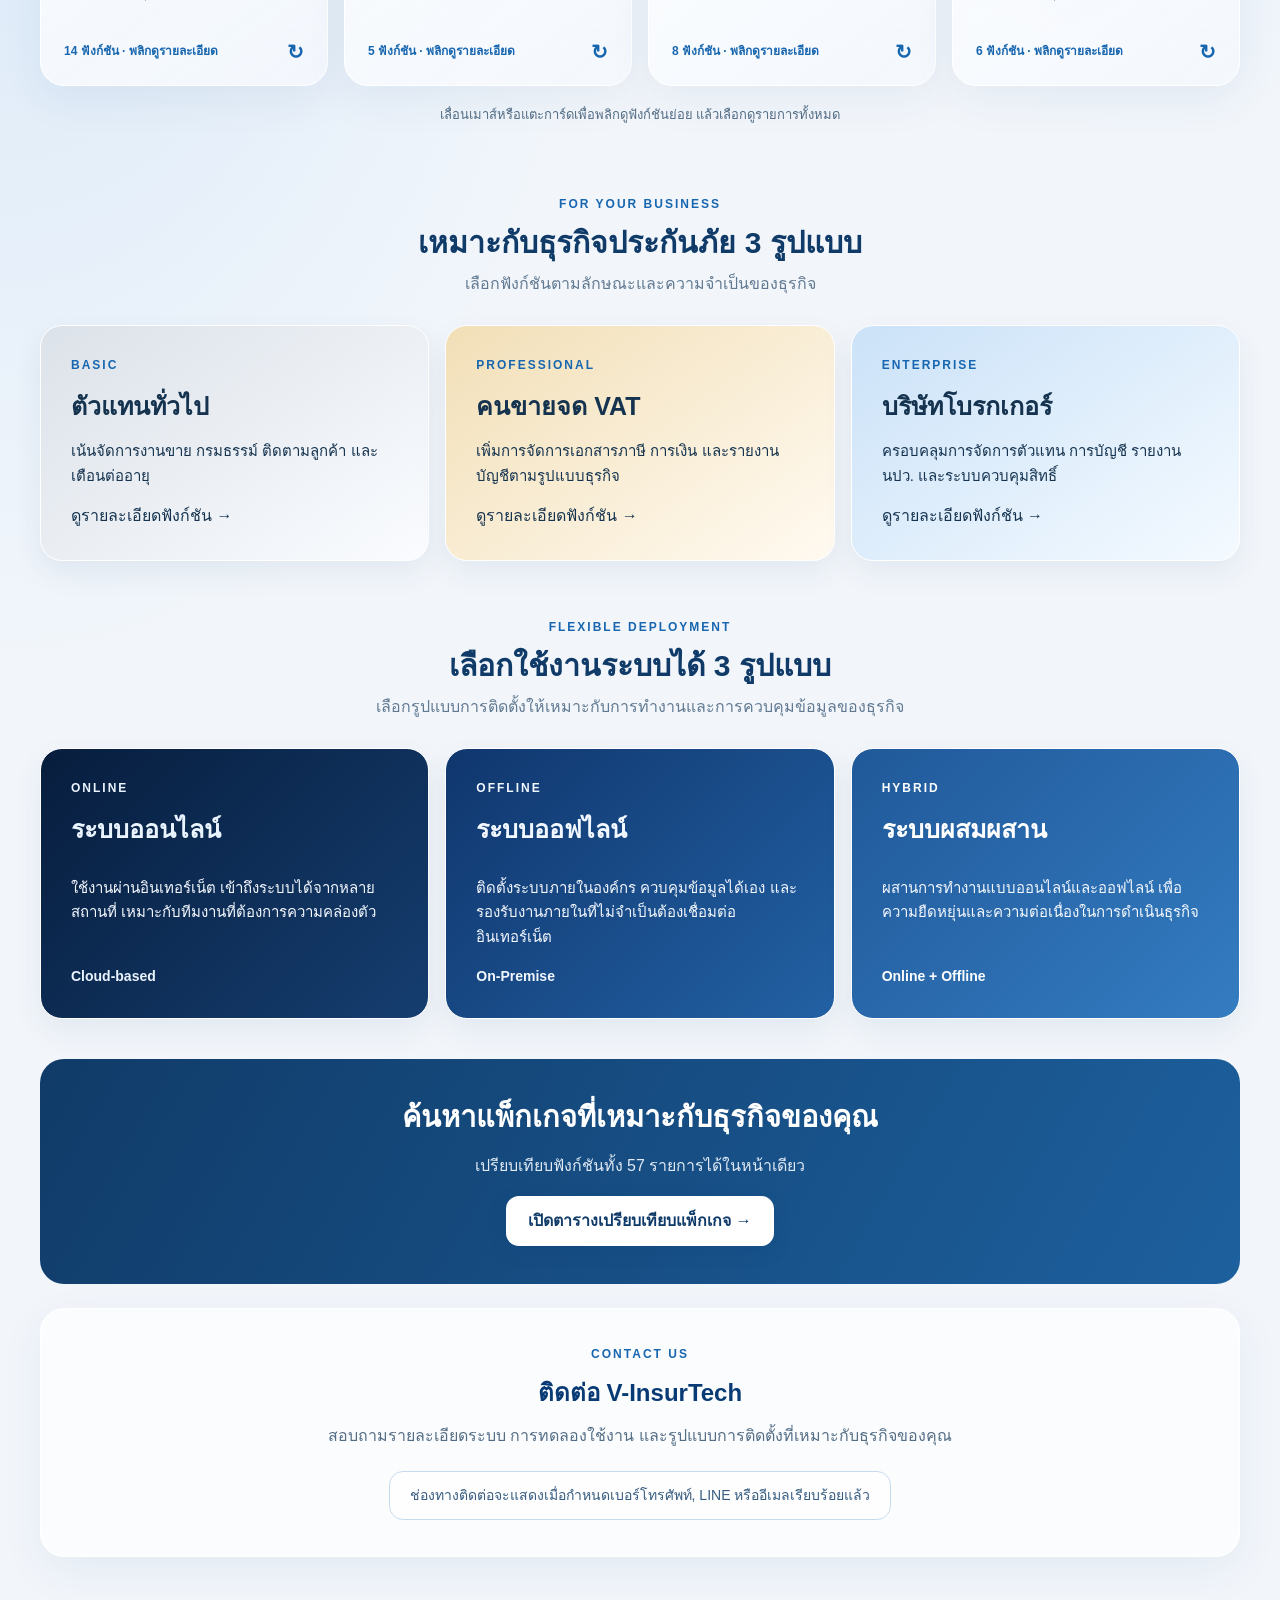
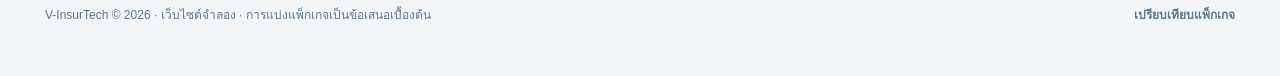
==== commit 5c842cf9: "Add files via upload" ====
--- a/index.html
+++ b/index.html
@@ -48,12 +48,14 @@
 @keyframes metric-reveal{from{opacity:.25;translate:0 8px}to{opacity:1;translate:0 0}}
 @keyframes bar-grow{from{transform:scaleY(0)}to{transform:scaleY(1)}}
 @media(prefers-reduced-motion:reduce){.demo,.demo .mini,.demo .bars i{animation:none!important;transition:none!important}}
-</style></head><body><main class="page"><header class="glass"><a class="brand" href="index.html"><span class="logo">V</span>V-InsurTech</a><nav><a href="index.html" aria-current="page">หน้าหลัก</a><a href="#features">ฟีเจอร์</a><a class="btn" href="packages.html">เปรียบเทียบแพ็กเกจ</a></nav></header>
+
+nav .contact-nav{display:inline-flex;align-items:center;justify-content:center;padding:11px 22px;border-radius:13px;border:1px solid #1766af66;background:rgba(255,255,255,.68);color:#083b75;transition:transform .22s,box-shadow .22s,background .22s}nav .contact-nav:hover,nav .contact-nav:focus-visible{transform:translateY(-3px);box-shadow:0 8px 24px #1766af40;background:#e0efff;color:#083b75}#contact{scroll-margin-top:24px;text-align:center;padding:36px 24px;margin:24px 0}#contact h2{color:#083b75;margin:8px 0}#contact p{max-width:650px;margin:10px auto;color:#536d85}.contact-note{display:inline-block;margin-top:12px;border:1px solid #c7dbee;border-radius:14px;background:#ffffffa6;padding:12px 20px;font-size:14px;color:#365c81}
+</style></head><body><main class="page"><header class="glass"><a class="brand" href="index.html"><span class="logo">V</span>V-InsurTech</a><nav><a href="index.html" aria-current="page">หน้าหลัก</a><a href="#features">ฟีเจอร์</a><a class="btn" href="packages.html">เปรียบเทียบแพ็กเกจ</a><a class="contact-nav" href="#contact">ติดต่อ</a></nav></header>
 <section class="hero glass"><div><div class="eyebrow">INSURANCE BUSINESS MANAGEMENT</div><h1>บริหารธุรกิจประกันภัย<br><span>ครบจบในระบบเดียว</span></h1><p class="lead">จัดการงานขาย กรมธรรม์ ต่ออายุ การเงิน บัญชี และรายงานการบริหาร ให้เป็นระบบเดียวกัน ตั้งแต่งานประจำวันจนถึงภาพรวมธุรกิจ</p><div class="actions"><a class="btn" href="#features">สำรวจฟีเจอร์</a><a class="btn outline" href="packages.html">เปรียบเทียบแพ็กเกจ →</a></div></div><div class="demo"><div class="demotop"><strong>V-InsurTech Dashboard</strong><span>ภาพจำลอง</span></div><div class="demogrid"><div class="mini"><small>กรมธรรม์</small><b>1,248</b><small>รายการตัวอย่าง</small></div><div class="mini"><small>ใกล้ครบกำหนดต่ออายุ</small><b>86</b><small>รายการตัวอย่าง</small></div><div class="mini"><small>เบี้ยประกันภัย</small><b>฿ 2.45M</b><small>ยอดตัวอย่าง</small></div><div class="mini"><small>ลูกหนี้คงค้าง</small><b>฿ 185K</b><small>ยอดตัวอย่าง</small></div></div><div class="chart"><strong style="font-size:13px">ภาพรวมยอดขายรายเดือน</strong><div class="bars" aria-label="กราฟประกอบจากข้อมูลสมมุติ"><i style="height:35%"></i><i style="height:55%"></i><i style="height:43%"></i><i style="height:69%"></i><i style="height:58%"></i><i style="height:85%"></i><i style="height:76%"></i><i style="height:94%"></i></div></div><div class="demo-note">ภาพประกอบ UI และตัวเลขสมมุติ ไม่ใช่หน้าจอหรือข้อมูลจริง</div></div></section>
 <section class="stats glass"><div><b>57</b><span>รายการฟังก์ชัน</span></div><div><b>8</b><span>หมวดหมู่การทำงาน</span></div><div><b>3</b><span>ประเภทผู้ใช้งาน</span></div></section>
 <section id="features" class="section"><div class="heading"><div class="eyebrow">CORE FEATURES</div><h2>ฟังก์ชันที่ครอบคลุมทุกขั้นตอนธุรกิจ</h2><p>ตั้งแต่การขายประกันภัย ไปจนถึงการเงิน บัญชี และการควบคุมสิทธิ์การใช้งาน</p></div><div class="grid" id="featuregrid"></div><p style="text-align:center;color:#536d85;font-size:13px;margin-top:18px">เลื่อนเมาส์หรือแตะการ์ดเพื่อพลิกดูฟังก์ชันย่อย แล้วเลือกดูรายการทั้งหมด</p></section>
 <section id="plans" class="section"><div class="heading"><div class="eyebrow">FOR YOUR BUSINESS</div><h2>เหมาะกับธุรกิจประกันภัย 3 รูปแบบ</h2><p>เลือกฟังก์ชันตามลักษณะและความจำเป็นของธุรกิจ</p></div><div class="plans"><article class="plan silver"><div class="eyebrow">BASIC</div><h3>ตัวแทนทั่วไป</h3><p>เน้นจัดการงานขาย กรมธรรม์ ติดตามลูกค้า และเตือนต่ออายุ</p><a href="packages.html">ดูรายละเอียดฟังก์ชัน →</a></article><article class="plan gold"><div class="eyebrow">PROFESSIONAL</div><h3>คนขายจด VAT</h3><p>เพิ่มการจัดการเอกสารภาษี การเงิน และรายงานบัญชีตามรูปแบบธุรกิจ</p><a href="packages.html">ดูรายละเอียดฟังก์ชัน →</a></article><article class="plan diamond"><div class="eyebrow">ENTERPRISE</div><h3>บริษัทโบรกเกอร์</h3><p>ครอบคลุมการจัดการตัวแทน การบัญชี รายงาน นปว. และระบบควบคุมสิทธิ์</p><a href="packages.html">ดูรายละเอียดฟังก์ชัน →</a></article></div></section>
-<section id="deployment" class="section"><div class="heading"><div class="eyebrow">FLEXIBLE DEPLOYMENT</div><h2>เลือกใช้งานระบบได้ 3 รูปแบบ</h2><p>เลือกรูปแบบการติดตั้งให้เหมาะกับการทำงานและการควบคุมข้อมูลของธุรกิจ</p></div><div class="plans"><article class="plan silver" tabindex="0"><div class="eyebrow">ONLINE</div><h3>ระบบออนไลน์</h3><p>ใช้งานผ่านอินเทอร์เน็ต เข้าถึงระบบได้จากหลายสถานที่ เหมาะกับทีมงานที่ต้องการความคล่องตัว</p><strong>Cloud-based</strong></article><article class="plan gold" tabindex="0"><div class="eyebrow">OFFLINE</div><h3>ระบบออฟไลน์</h3><p>ติดตั้งระบบภายในองค์กร ควบคุมข้อมูลได้เอง และรองรับงานภายในที่ไม่จำเป็นต้องเชื่อมต่ออินเทอร์เน็ต</p><strong>On-Premise</strong></article><article class="plan diamond" tabindex="0"><div class="eyebrow">HYBRID</div><h3>ระบบผสมผสาน</h3><p>ผสานการทำงานแบบออนไลน์และออฟไลน์ เพื่อความยืดหยุ่นและความต่อเนื่องในการดำเนินธุรกิจ</p><strong>Online + Offline</strong></article></div></section><section class="cta"><h2>ค้นหาแพ็กเกจที่เหมาะกับธุรกิจของคุณ</h2><p>เปรียบเทียบฟังก์ชันทั้ง 57 รายการได้ในหน้าเดียว</p><a class="btn" href="packages.html">เปิดตารางเปรียบเทียบแพ็กเกจ →</a></section><footer class="foot"><span>V-InsurTech © 2026 · เว็บไซต์จำลอง · การแบ่งแพ็กเกจเป็นข้อเสนอเบื้องต้น</span><a href="packages.html">เปรียบเทียบแพ็กเกจ</a></footer></main><dialog id="featureModal" aria-labelledby="modalTitle"><div class="modal-head"><div><div class="eyebrow">FEATURE DETAILS</div><h2 id="modalTitle"></h2></div><button class="close-modal" aria-label="ปิดหน้าต่าง" type="button">×</button></div><p class="modal-count" id="modalCount"></p><ol class="sublist" id="modalList"></ol><a class="btn modal-link" href="packages.html">เปรียบเทียบแพ็กเกจ →</a></dialog><script>
+<section id="deployment" class="section"><div class="heading"><div class="eyebrow">FLEXIBLE DEPLOYMENT</div><h2>เลือกใช้งานระบบได้ 3 รูปแบบ</h2><p>เลือกรูปแบบการติดตั้งให้เหมาะกับการทำงานและการควบคุมข้อมูลของธุรกิจ</p></div><div class="plans"><article class="plan silver" tabindex="0"><div class="eyebrow">ONLINE</div><h3>ระบบออนไลน์</h3><p>ใช้งานผ่านอินเทอร์เน็ต เข้าถึงระบบได้จากหลายสถานที่ เหมาะกับทีมงานที่ต้องการความคล่องตัว</p><strong>Cloud-based</strong></article><article class="plan gold" tabindex="0"><div class="eyebrow">OFFLINE</div><h3>ระบบออฟไลน์</h3><p>ติดตั้งระบบภายในองค์กร ควบคุมข้อมูลได้เอง และรองรับงานภายในที่ไม่จำเป็นต้องเชื่อมต่ออินเทอร์เน็ต</p><strong>On-Premise</strong></article><article class="plan diamond" tabindex="0"><div class="eyebrow">HYBRID</div><h3>ระบบผสมผสาน</h3><p>ผสานการทำงานแบบออนไลน์และออฟไลน์ เพื่อความยืดหยุ่นและความต่อเนื่องในการดำเนินธุรกิจ</p><strong>Online + Offline</strong></article></div></section><section class="cta"><h2>ค้นหาแพ็กเกจที่เหมาะกับธุรกิจของคุณ</h2><p>เปรียบเทียบฟังก์ชันทั้ง 57 รายการได้ในหน้าเดียว</p><a class="btn" href="packages.html">เปิดตารางเปรียบเทียบแพ็กเกจ →</a></section><section id="contact" class="glass" aria-labelledby="contact-title"><div class="eyebrow">CONTACT US</div><h2 id="contact-title">ติดต่อ V-InsurTech</h2><p>สอบถามรายละเอียดระบบ การทดลองใช้งาน และรูปแบบการติดตั้งที่เหมาะกับธุรกิจของคุณ</p><div class="contact-note">ช่องทางติดต่อจะแสดงเมื่อกำหนดเบอร์โทรศัพท์, LINE หรืออีเมลเรียบร้อยแล้ว</div></section><footer class="foot"><span>V-InsurTech © 2026 · เว็บไซต์จำลอง · การแบ่งแพ็กเกจเป็นข้อเสนอเบื้องต้น</span><a href="packages.html">เปรียบเทียบแพ็กเกจ</a></footer></main><dialog id="featureModal" aria-labelledby="modalTitle"><div class="modal-head"><div><div class="eyebrow">FEATURE DETAILS</div><h2 id="modalTitle"></h2></div><button class="close-modal" aria-label="ปิดหน้าต่าง" type="button">×</button></div><p class="modal-count" id="modalCount"></p><ol class="sublist" id="modalList"></ol><a class="btn modal-link" href="packages.html">เปรียบเทียบแพ็กเกจ →</a></dialog><script>
 const items=[['ภาพรวมและงานขาย','แดชบอร์ด สร้างกลุ่มข้อมูลประกันใหม่ และต่ออายุประกันภัย',3,'<rect x="3" y="3" width="7" height="7" rx="1"/><rect x="14" y="3" width="7" height="7" rx="1"/><rect x="3" y="14" width="7" height="7" rx="1"/><rect x="14" y="14" width="7" height="7" rx="1"/>'],['ใบเสนอราคา','สร้างใบเสนอราคารถใหม่ แบบกลุ่ม และนิติบุคคล พร้อมส่ง Mail และ SMS',5,'<path d="M6 3h9l4 4v14H6zM14 3v5h5M9 12h7M9 16h7"/>'],['เคลมและเอกสาร','จัดการข้อมูลเคลมประกัน และใบแจ้งหนี้',2,'<path d="M12 3l8 3v6c0 5-8 9-8 9S4 17 4 12V6zM8 12l3 3 5-5"/>'],['การเงินและบัญชี','รับชำระเบี้ย ลูกหนี้ เจ้าหนี้ ใบเสร็จ ภาษี และข้อมูลคู่ค้า',14,'<rect x="3" y="5" width="18" height="14" rx="2"/><path d="M3 9h18M6 15h5"/>'],['รายงานทางบัญชีและการบริหาร','สมุดรายวัน บัญชีแยกประเภท งบทดลอง งบกำไรขาดทุน และรายงาน นปว.',14,'<path d="M4 20V4M4 20h16M8 16v-4M12 16V8M16 16V5M20 16v-7"/>'],['ระบบติดตามและแจ้งเตือน','แจ้งเตือนต่ออายุ ค่างวด และอวยพรวันเกิดผ่าน SMS และ Email',5,'<path d="M18 8a6 6 0 0 0-12 0c0 8-3 8-3 10h18c0-2-3-2-3-10M10 21h4"/>'],['ตั้งค่าข้อมูลระบบ','บริษัทประกัน ผังบัญชี ธนาคาร เอกสาร พนักงาน และรหัสข้อมูล',8,'<circle cx="12" cy="12" r="3"/><path d="M12 2v4M12 18v4M2 12h4M18 12h4M5 5l3 3M16 16l3 3M5 19l3-3M16 8l3-3"/>'],['ระบบอนุมัติ สิทธิ์และความปลอดภัย','กำหนดสิทธิ์ผู้ใช้งานและรหัสควบคุมการแก้ไข อนุมัติ และ Export',6,'<rect x="5" y="10" width="14" height="11" rx="2"/><path d="M8 10V7a4 4 0 0 1 8 0v3M12 14v3"/>']];const details=[[[1, "แดชบอร์ด", "111"], [2, "สร้างกลุ่ม - ข้อมูลประกันใหม่", "111"], [3, "ต่ออายุประกันภัย", "111"]], [[4, "ใบเสนอราคารถใหม่", "111"], [5, "ใบเสนอราคาแบบกลุ่ม", "211"], [6, "ใบเสนอราคานิติ", "111"], [7, "ส่ง Mail", "111"], [8, "ส่ง SMS", "111"]], [[9, "เคลมประกัน", "111"], [10, "ใบแจ้งหนี้", "211"]], [[11, "รับชำระเบี้ยลูกค้าแบบกลุ่ม", "211"], [12, "ดูผ่อนรายวัน", "111"], [13, "ดูผ่อนรายเดือน", "111"], [14, "บันทึกรับเช็ค-เบี้ยจ่ายประกัน", "211"], [15, "เจ้าหนี้คงค้าง", "211"], [16, "ลูกหนี้คงค้าง", "111"], [17, "เพิ่มคู่ค้า", "011"], [18, "เพิ่มทรัพย์สิน", "011"], [19, "Agency / Affiliate", "221"], [20, "จ่ายเบี้ย บจ.ประกัน", "211"], [21, "ออกใบเสร็จ", "211"], [22, "รายงานภาษีซื้อ", "011"], [23, "รายงานภาษีขาย", "011"], [24, "ใบหักภาษี", "211"]], [[25, "สมุดรายวันขาย", "011"], [26, "ออกใบเสร็จ-ใบลดหนี้", "211"], [27, "สมุดรายวันรับ", "011"], [28, "สมุดรายวันจ่าย", "011"], [29, "สมุดรายวันทั่วไป", "011"], [30, "ค่าเสื่อมราคาทรัพย์สิน", "011"], [31, "รายงานลูกหนี้คงค้าง", "111"], [32, "รายงาน นปว.", "021"], [33, "บัญชีแยกประเภท", "011"], [34, "ปิดบัญชี", "011"], [35, "งบกำไรขาดทุน", "011"], [36, "งบกำไรขาดทุนทั้งปี", "011"], [37, "งบทดลอง", "011"], [38, "พิมพ์รายงานสมุดรายวัน", "011"]], [[39, "EMAIL เตือนต่ออายุ (กลุ่ม)", "111"], [40, "SMS เตือนต่ออายุ (รายเดี่ยว)", "111"], [41, "SMS เตือนค่างวด", "111"], [42, "Email ตามใบเตือน", "111"], [43, "SMS อวยพรวันเกิด", "111"]], [[44, "บริษัทประกัน", "111"], [45, "ผังบัญชี", "011"], [46, "ธนาคาร", "211"], [47, "ตั้งค่าเอกสาร", "111"], [48, "ข้อมูลพนักงาน", "211"], [49, "ตั้งค่าประเภทประกัน", "111"], [50, "ตั้งค่ารหัสรถ", "111"], [51, "ตั้งค่ารหัสไปรษณีย์", "111"]], [[52, "สิทธิ์การใช้งาน", "111"], [53, "ตั้งค่ารหัสแก้ไขงาน (1)", "211"], [54, "ตั้งค่ารหัสอนุมัติ (2)", "211"], [55, "ตั้งค่ารหัส Export (3)", "111"], [56, "ตั้งค่ารหัสแก้ไขเช็ค (4)", "011"], [57, "ตั้งค่ารหัสยกเลิกชำระค่าเบี้ย/แก้ไข (5)", "211"]]];
 const grid=document.querySelector('#featuregrid'), modal=document.querySelector('#featureModal');
 grid.innerHTML=items.map(([t,d,n,s],i)=>`<article class="feature" tabindex="0" role="button" aria-label="พลิกการ์ด: ${t}" aria-expanded="false" data-i="${i}"><div class="flip-inner"><div class="face front"><div class="ico"><svg viewBox="0 0 24 24" aria-hidden="true">${s}</svg></div><h3>${t}</h3><p>${d}</p><small>${n} ฟังก์ชัน · พลิกดูรายละเอียด <span class="chev" aria-hidden="true">↻</span></small></div><div class="face back"><div class="eyebrow">${n} FEATURES</div><h3>${t}</h3><ul>${details[i].slice(0,3).map(x=>`<li>${x[1]}</li>`).join('')}</ul><button type="button" class="more" aria-haspopup="dialog" tabindex="-1">ดูทั้งหมด ${n} ฟังก์ชัน →</button></div></div></article>`).join('');
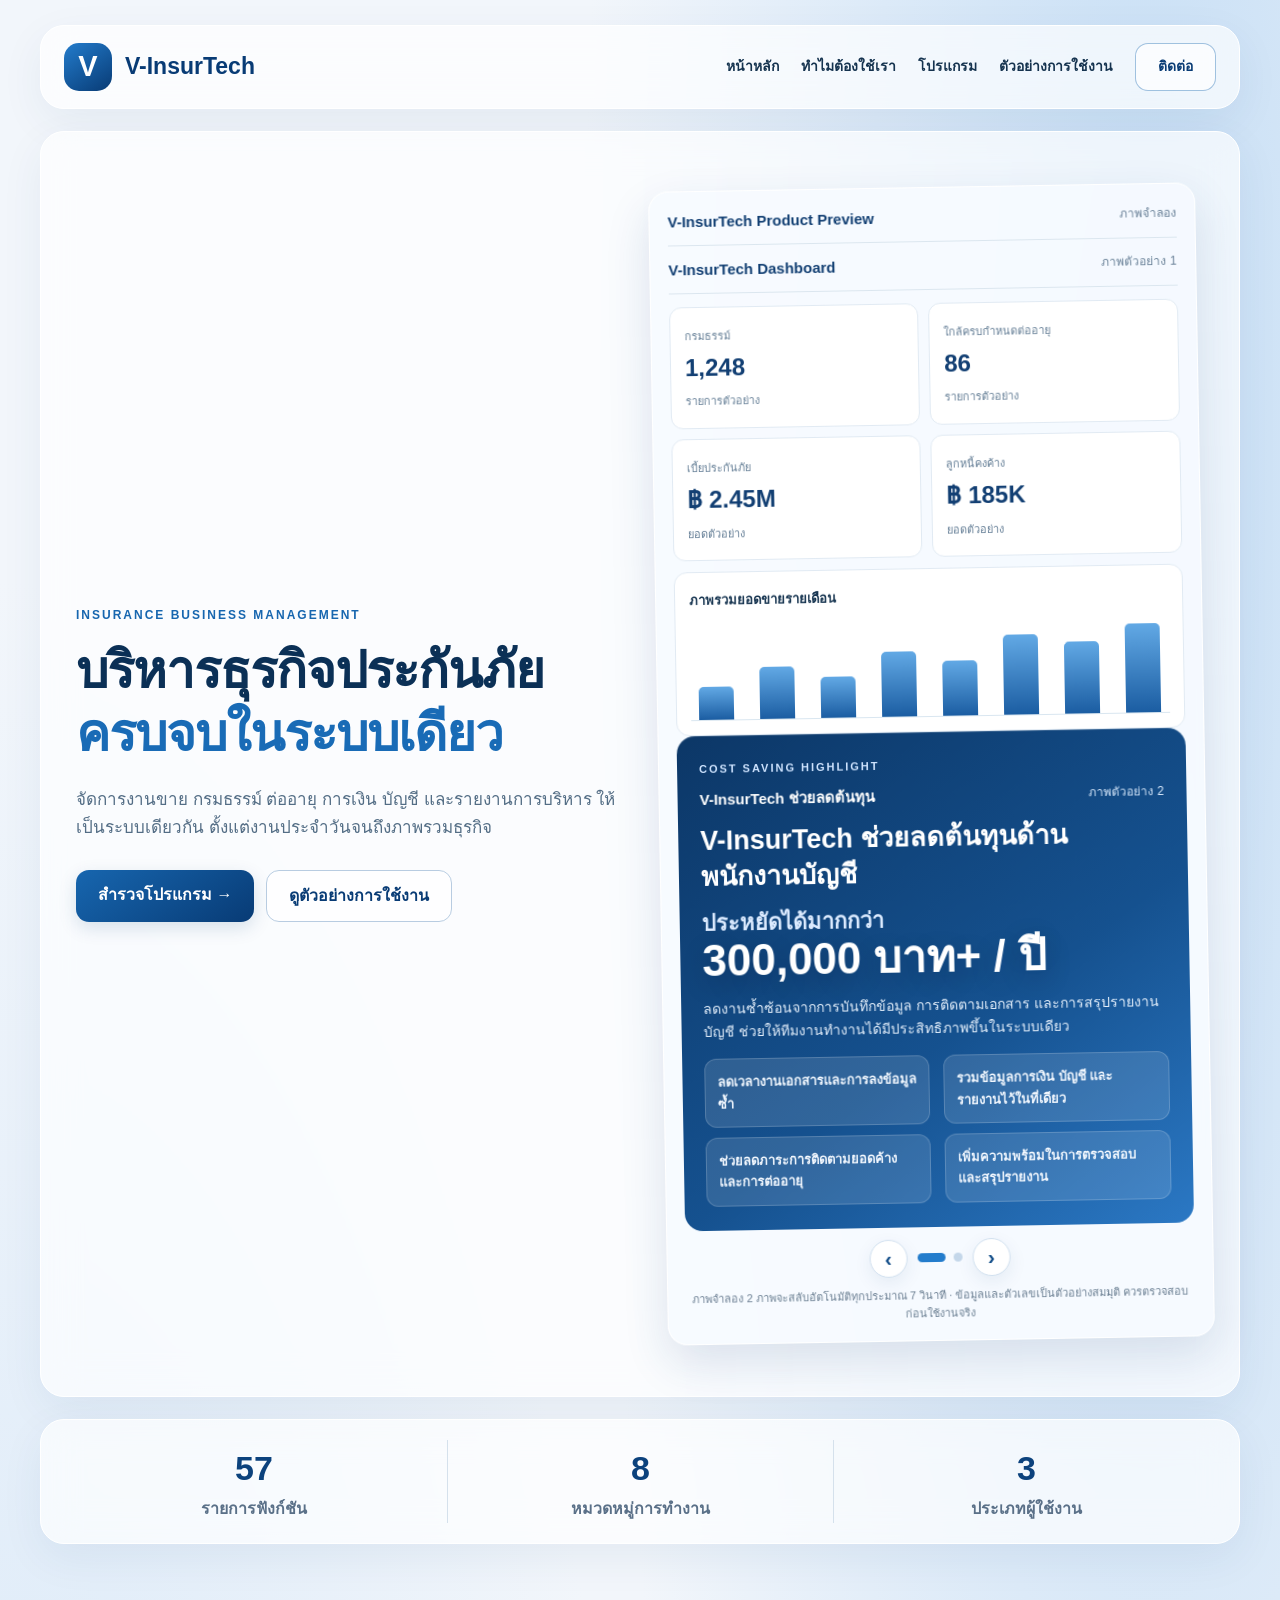
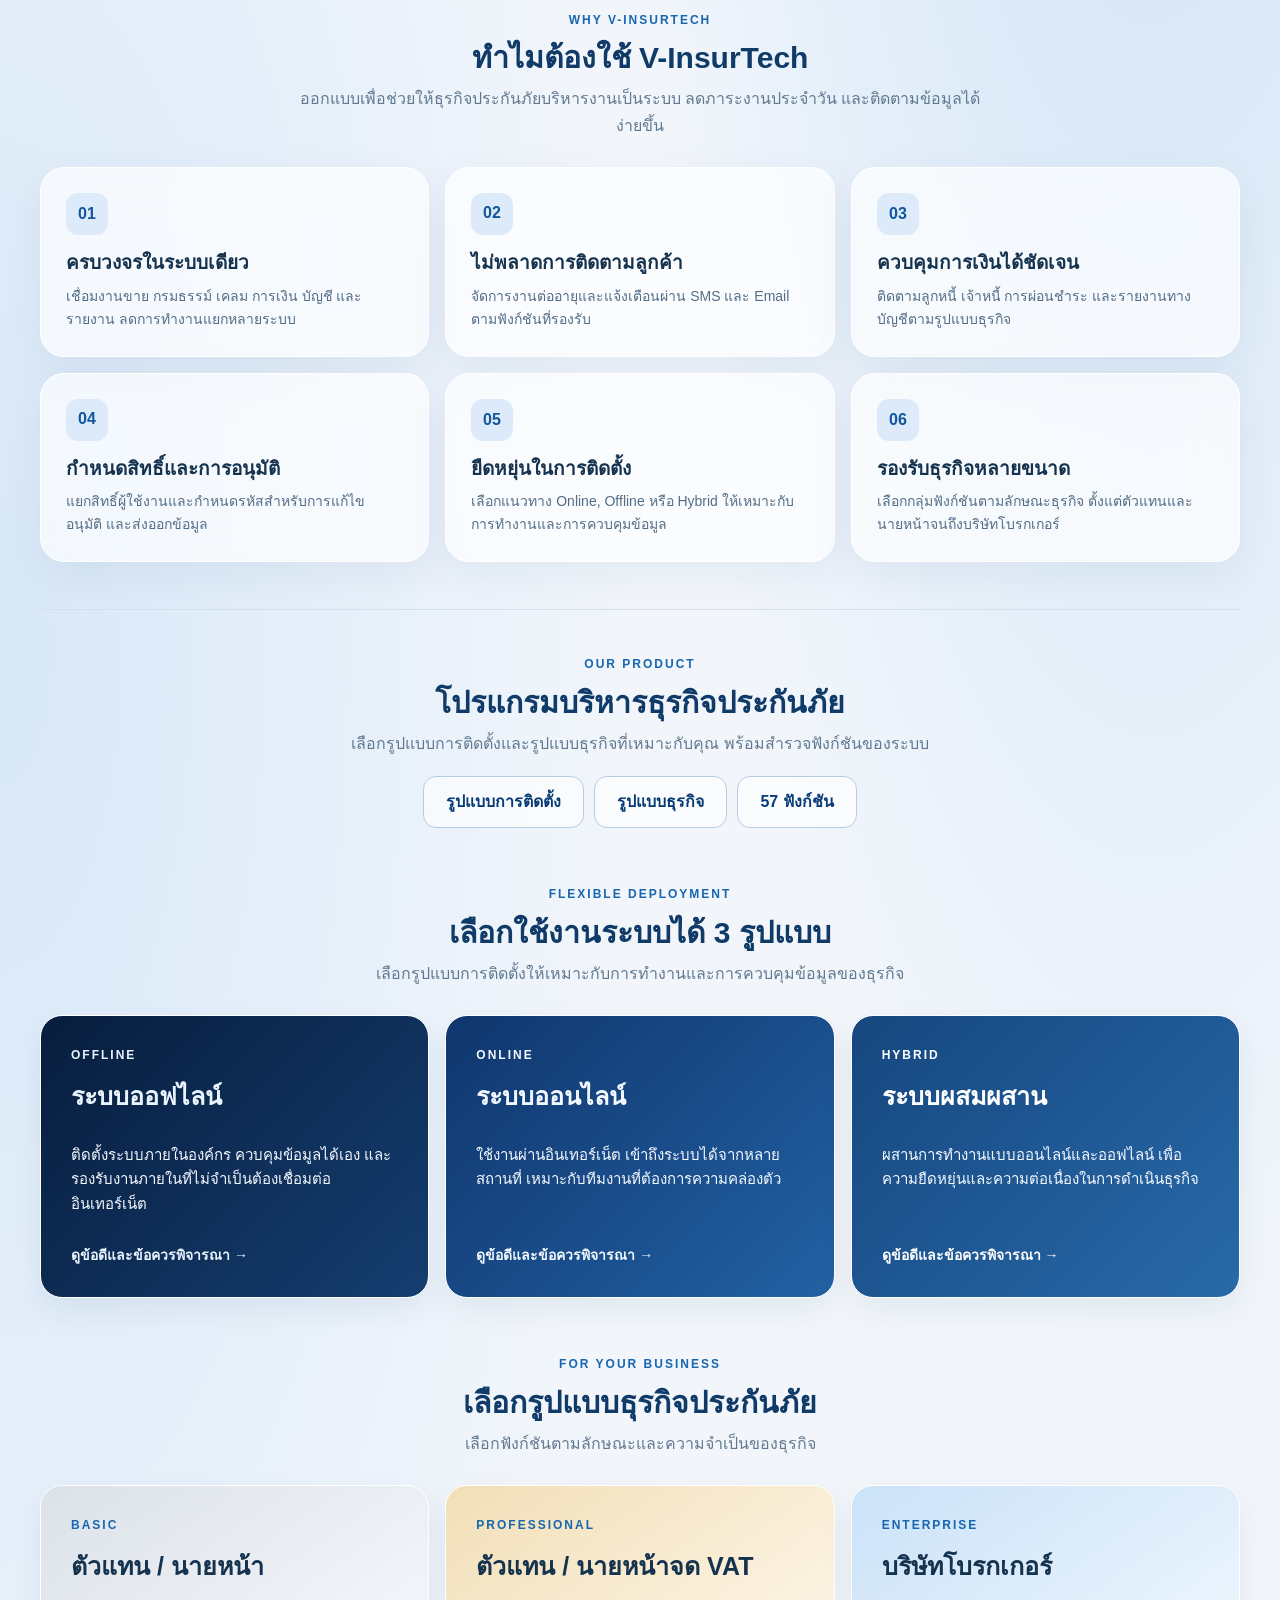
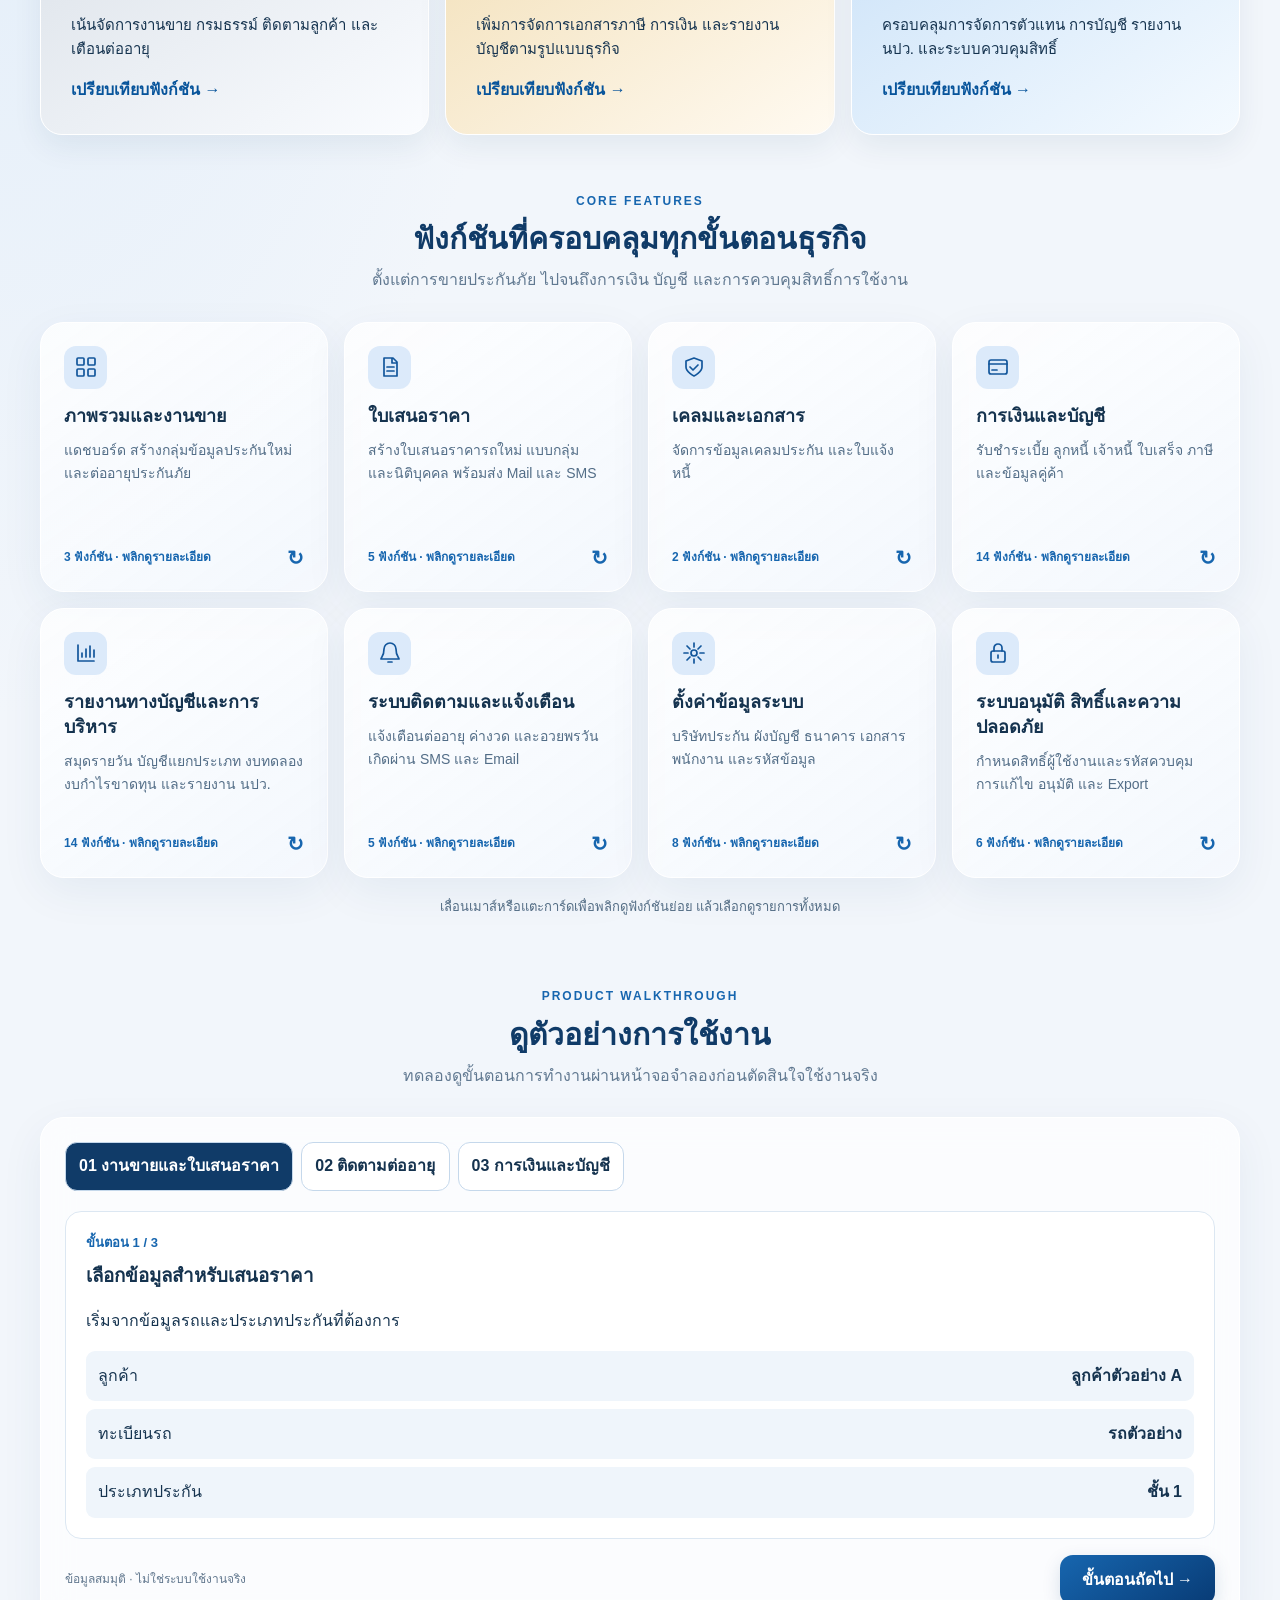
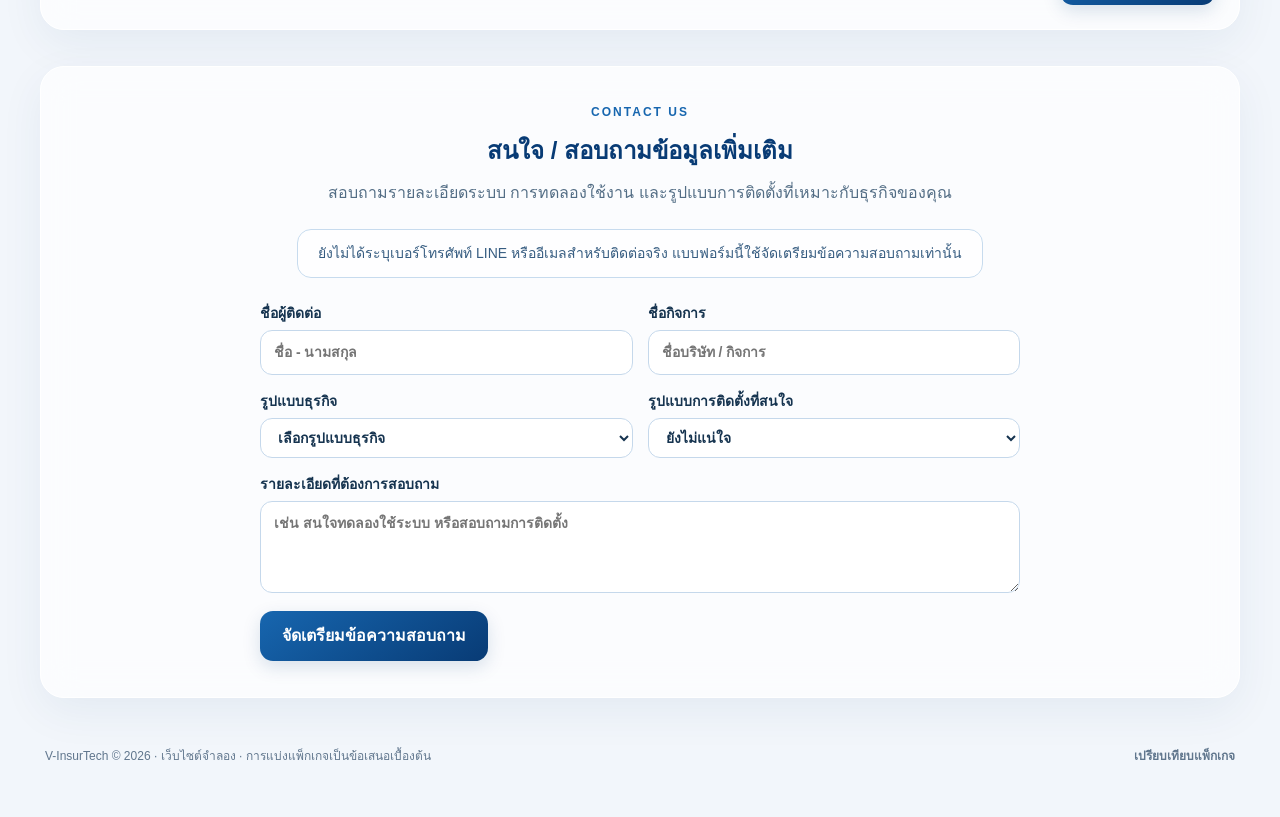
==== commit 1935ac93: "Add files via upload" ====
--- a/index.html
+++ b/index.html
@@ -1,5 +1,6 @@
-<!doctype html><html lang="th"><head><meta charset="utf-8"><meta name="viewport" content="width=device-width,initial-scale=1"><title>V-InsurTech | ระบบบริหารธุรกิจประกันภัย</title><style>
-*{box-sizing:border-box}html{scroll-behavior:smooth}body{margin:0;color:#15334f;font-family:Prompt,"Noto Sans Thai",Tahoma,sans-serif;background:radial-gradient(ellipse at 90% 8%,#c6def5 0,transparent 35%),radial-gradient(ellipse at 0 40%,#d8e8f8 0,transparent 35%),#f2f6fb;line-height:1.65}a{color:inherit;text-decoration:none}.page{max-width:1250px;padding:25px;margin:auto}.glass{background:rgba(255,255,255,.67);border:1px solid #fff;box-shadow:0 14px 44px #173f7110;backdrop-filter:blur(18px);border-radius:24px}header{display:flex;align-items:center;justify-content:space-between;padding:17px 23px;gap:20px;flex-wrap:wrap}.brand{display:flex;align-items:center;gap:13px;font-size:23px;font-weight:800;color:#083b75}.logo{background:linear-gradient(145deg,#237ccc,#083b75);color:white;border-radius:15px;display:grid;place-items:center;width:48px;height:48px;font-size:29px}nav{display:flex;align-items:center;gap:22px;font-weight:700;font-size:14px;flex-wrap:wrap}nav a:hover{color:#237ccc}.btn{display:inline-block;background:linear-gradient(145deg,#1766af,#083b75);color:white;border-radius:13px;padding:12px 22px;font-weight:700;box-shadow:0 6px 18px #083b7525}.outline{background:rgba(255,255,255,.65);border:1px solid #b8cce1;color:#083b75;box-shadow:none}.hero{display:grid;grid-template-columns:1fr 1fr;gap:35px;align-items:center;padding:55px 35px;margin-top:22px}.eyebrow{font-size:12px;font-weight:800;letter-spacing:2px;color:#1766af}h1{font-size:clamp(32px,4vw,51px);line-height:1.25;margin:13px 0 20px;letter-spacing:-1px;color:#0b3056}h1 span{color:#196bb6}.lead{font-size:17px;color:#536d85;max-width:560px}.actions{display:flex;gap:12px;flex-wrap:wrap;margin-top:28px}.demo{background:#f7faffcc;border:1px solid white;border-radius:20px;padding:18px;box-shadow:0 18px 45px #153e7522;transform:rotate(-1deg)}.demotop{display:flex;justify-content:space-between;align-items:center;font-size:12px;color:#698098;border-bottom:1px solid #dbe6ef;padding-bottom:10px}.demotop strong{color:#123f73;font-size:15px}.demogrid{display:grid;grid-template-columns:1fr 1fr;gap:10px;margin-top:13px}.mini{background:white;border:1px solid #e1eaf3;border-radius:12px;padding:14px;min-height:95px}.mini small{color:#637d95;font-size:11px}.mini b{display:block;font-size:24px;color:#123f73}.chart{background:white;border-radius:13px;border:1px solid #e1eaf3;margin-top:11px;padding:14px}.bars{height:95px;display:flex;gap:9px;align-items:end;justify-content:space-around;border-bottom:1px solid #d9e6f0;margin-top:12px}.bars i{flex:1;max-width:35px;background:linear-gradient(#62a9e5,#1b5da2);border-radius:5px 5px 0 0}.demo-note{text-align:center;color:#6a7e92;font-size:11px;margin-top:9px}.stats{display:grid;grid-template-columns:repeat(3,1fr);margin:22px 0;padding:20px;text-align:center}.stats div+div{border-left:1px solid #d5e1ec}.stats b{display:block;font-size:34px;color:#0c427d}.stats span{color:#5a7088;font-weight:600}.section{padding:45px 0 12px}.heading{text-align:center;margin:0 auto 28px;max-width:700px}.heading h2{font-size:30px;line-height:1.4;margin:7px 0;color:#103b68}.heading p{color:#617991;margin:0}.grid{display:grid;grid-template-columns:repeat(4,1fr);gap:16px}.feature{padding:23px;min-height:220px;transition:transform .2s,box-shadow .2s}.feature:hover{transform:translateY(-4px);box-shadow:0 18px 35px #103b681a}.ico{width:43px;height:43px;background:#dceafa;border-radius:12px;display:grid;place-items:center;color:#12569b;margin-bottom:15px}.ico svg{width:24px;height:24px;fill:none;stroke:currentColor;stroke-width:1.7;stroke-linecap:round;stroke-linejoin:round}.feature h3{font-size:18px;line-height:1.4;margin:0 0 10px;font-weight:800}.feature p{font-size:14px;color:#526d87;margin:0}.feature small{display:block;font-size:12px;color:#1766af;font-weight:700;margin-top:14px}.plans{display:grid;grid-template-columns:repeat(3,1fr);gap:16px}.plan{padding:30px;min-height:230px;border:1px solid white;border-radius:22px;box-shadow:0 12px 30px #14385b12}.plan h3{font-size:25px;line-height:1.35;margin:14px 0}.plan p{font-size:15px}.silver{background:linear-gradient(145deg,#dce2e9,#fafcff)}.gold{background:linear-gradient(145deg,#f2dfb7,#fffaf1)}.diamond{background:linear-gradient(145deg,#cbe2f8,#f4faff)}.cta{text-align:center;margin-top:28px;padding:38px 24px;background:linear-gradient(120deg,#103b68,#1d609e);color:#fff;border-radius:24px}.cta h2{font-size:29px;line-height:1.4;margin:0}.cta p{color:#e0eaf6}.cta .btn{background:#fff;color:#103b68}.foot{display:flex;justify-content:space-between;gap:20px;flex-wrap:wrap;font-size:12px;color:#60768d;padding:25px 5px}.foot a{font-weight:700}@media(max-width:1000px){.grid{grid-template-columns:repeat(2,1fr)}.hero{padding:32px;gap:22px}}@media(max-width:720px){.page{padding:12px}.hero{grid-template-columns:1fr;padding:25px 20px}.demo{transform:none}nav{gap:13px}nav .btn{padding:8px 12px}.grid,.plans{grid-template-columns:1fr}.feature{min-height:auto}.stats b{font-size:27px}.stats span{font-size:12px}.heading h2{font-size:25px}.hero h1{font-size:35px}.section{padding-top:30px}}@media(prefers-reduced-motion:reduce){*{scroll-behavior:auto;transition:none!important}}
+<!DOCTYPE html>
+<html lang="th"><head><meta charset="utf-8"/><meta content="width=device-width,initial-scale=1" name="viewport"/><title>V-InsurTech | ระบบบริหารธุรกิจประกันภัย</title><style>
+*{box-sizing:border-box}html{scroll-behavior:smooth}body{margin:0;color:#15334f;font-family:Prompt,"Noto Sans Thai",Tahoma,sans-serif;background:radial-gradient(ellipse at 90% 8%,#c6def5 0,transparent 35%),radial-gradient(ellipse at 0 40%,#d8e8f8 0,transparent 35%),#f2f6fb;line-height:1.65}a{color:inherit;text-decoration:none}.page{max-width:1250px;padding:25px;margin:auto}.glass{background:rgba(255,255,255,.67);border:1px solid #fff;box-shadow:0 14px 44px #173f7110;backdrop-filter:blur(18px);border-radius:24px}header{display:flex;align-items:center;justify-content:space-between;padding:17px 23px;gap:20px;flex-wrap:wrap}.brand{display:flex;align-items:center;gap:13px;font-size:23px;font-weight:800;color:#083b75}.logo{background:linear-gradient(145deg,#237ccc,#083b75);color:white;border-radius:15px;display:grid;place-items:center;width:48px;height:48px;font-size:29px}nav{display:flex;align-items:center;gap:22px;font-weight:700;font-size:14px;flex-wrap:wrap}nav a:hover{color:#237ccc}.btn{display:inline-block;background:linear-gradient(145deg,#1766af,#083b75);color:white;border-radius:13px;padding:12px 22px;font-weight:700;box-shadow:0 6px 18px #083b7525}.outline{background:rgba(255,255,255,.65);border:1px solid #b8cce1;color:#083b75;box-shadow:none}.hero{display:grid;grid-template-columns:1fr 1fr;gap:35px;align-items:center;padding:55px 35px;margin-top:22px}.eyebrow{font-size:12px;font-weight:800;letter-spacing:2px;color:#1766af}h1{font-size:clamp(32px,4vw,51px);line-height:1.25;margin:13px 0 20px;letter-spacing:-1px;color:#0b3056}h1 span{color:#196bb6}.lead{font-size:17px;color:#536d85;max-width:560px}.actions{display:flex;gap:12px;flex-wrap:wrap;margin-top:28px}.demo{background:#f7faffcc;border:1px solid white;border-radius:20px;padding:18px;box-shadow:0 18px 45px #153e7522;transform:rotate(-1deg)}.slider-head,.demotop{display:flex;justify-content:space-between;align-items:center;font-size:12px;color:#698098;border-bottom:1px solid #dbe6ef;padding-bottom:10px}.slider-head strong,.demotop strong{color:#123f73;font-size:15px}.slider-wrap{position:relative;overflow:hidden;margin-top:12px}.demo-slide{display:none;animation:slide-fade .45s ease}.demo-slide.is-active{display:block}.demogrid{display:grid;grid-template-columns:1fr 1fr;gap:10px;margin-top:13px}.mini{background:white;border:1px solid #e1eaf3;border-radius:12px;padding:14px;min-height:95px}.mini small{color:#637d95;font-size:11px}.mini b{display:block;font-size:24px;color:#123f73}.chart{background:white;border-radius:13px;border:1px solid #e1eaf3;margin-top:11px;padding:14px}.bars{height:95px;display:flex;gap:9px;align-items:end;justify-content:space-around;border-bottom:1px solid #d9e6f0;margin-top:12px}.bars i{flex:1;max-width:35px;background:linear-gradient(#62a9e5,#1b5da2);border-radius:5px 5px 0 0}.saving-slide{background:linear-gradient(145deg,#0c3767,#15518f 58%,#2b78c4);color:#fff;border-radius:18px;padding:24px 22px;min-height:352px;display:flex;flex-direction:column;justify-content:center;box-shadow:inset 0 1px 0 rgba(255,255,255,.16)}.saving-kicker{font-size:11px;letter-spacing:2px;font-weight:800;color:#cfe4ff;margin-bottom:10px}.saving-slide h3{margin:0;font-size:27px;line-height:1.35;color:#fff}.saving-highlight{margin:16px 0 14px;font-size:22px;line-height:1.2;font-weight:700;color:#dcebff}.saving-highlight span{display:block;font-size:44px;line-height:1.05;font-weight:900;color:#fff;text-shadow:0 8px 26px rgba(5,17,34,.24)}.saving-slide p{margin:0 0 15px;color:#e5f0fc;font-size:14px}.saving-benefits{display:grid;grid-template-columns:1fr 1fr;gap:10px 14px;padding:0;margin:0;list-style:none}.saving-benefits li{background:rgba(255,255,255,.12);border:1px solid rgba(255,255,255,.18);border-radius:12px;padding:12px 12px;font-size:13px;font-weight:600;color:#f4f9ff}.slider-nav{display:flex;align-items:center;justify-content:center;gap:10px;margin-top:12px}.slider-btn{width:38px;height:38px;border-radius:50%;border:1px solid #d1e0ef;background:#fff;color:#0f4b87;font-size:21px;font-weight:800;cursor:pointer;box-shadow:0 6px 18px rgba(8,59,117,.08)}.slider-btn:hover{transform:translateY(-2px)}.slider-dots{display:flex;gap:8px}.slider-dot{width:9px;height:9px;border-radius:50%;background:#c4d7ea;border:0;cursor:pointer;padding:0}.slider-dot.is-active{width:28px;border-radius:999px;background:#237ccc}.demo-note{text-align:center;color:#6a7e92;font-size:11px;margin-top:9px}@keyframes slide-fade{from{opacity:0;transform:translateY(8px)}to{opacity:1;transform:none}}@media(max-width:720px){.saving-slide{min-height:auto;padding:20px 18px}.saving-slide h3{font-size:22px}.saving-highlight span{font-size:34px}.saving-benefits{grid-template-columns:1fr}}.stats{display:grid;grid-template-columns:repeat(3,1fr);margin:22px 0;padding:20px;text-align:center}.stats div+div{border-left:1px solid #d5e1ec}.stats b{display:block;font-size:34px;color:#0c427d}.stats span{color:#5a7088;font-weight:600}.section{padding:45px 0 12px}.heading{text-align:center;margin:0 auto 28px;max-width:700px}.heading h2{font-size:30px;line-height:1.4;margin:7px 0;color:#103b68}.heading p{color:#617991;margin:0}.grid{display:grid;grid-template-columns:repeat(4,1fr);gap:16px}.feature{padding:23px;min-height:220px;transition:transform .2s,box-shadow .2s}.feature:hover{transform:translateY(-4px);box-shadow:0 18px 35px #103b681a}.ico{width:43px;height:43px;background:#dceafa;border-radius:12px;display:grid;place-items:center;color:#12569b;margin-bottom:15px}.ico svg{width:24px;height:24px;fill:none;stroke:currentColor;stroke-width:1.7;stroke-linecap:round;stroke-linejoin:round}.feature h3{font-size:18px;line-height:1.4;margin:0 0 10px;font-weight:800}.feature p{font-size:14px;color:#526d87;margin:0}.feature small{display:block;font-size:12px;color:#1766af;font-weight:700;margin-top:14px}.plans{display:grid;grid-template-columns:repeat(3,1fr);gap:16px}.plan{padding:30px;min-height:230px;border:1px solid white;border-radius:22px;box-shadow:0 12px 30px #14385b12}.plan h3{font-size:25px;line-height:1.35;margin:14px 0}.plan p{font-size:15px}.silver{background:linear-gradient(145deg,#dce2e9,#fafcff)}.gold{background:linear-gradient(145deg,#f2dfb7,#fffaf1)}.diamond{background:linear-gradient(145deg,#cbe2f8,#f4faff)}.cta{text-align:center;margin-top:28px;padding:38px 24px;background:linear-gradient(120deg,#103b68,#1d609e);color:#fff;border-radius:24px}.cta h2{font-size:29px;line-height:1.4;margin:0}.cta p{color:#e0eaf6}.cta .btn{background:#fff;color:#103b68}.foot{display:flex;justify-content:space-between;gap:20px;flex-wrap:wrap;font-size:12px;color:#60768d;padding:25px 5px}.foot a{font-weight:700}@media(max-width:1000px){.grid{grid-template-columns:repeat(2,1fr)}.hero{padding:32px;gap:22px}}@media(max-width:720px){.page{padding:12px}.hero{grid-template-columns:1fr;padding:25px 20px}.demo{transform:none}nav{gap:13px}nav .btn{padding:8px 12px}.grid,.plans{grid-template-columns:1fr}.feature{min-height:auto}.stats b{font-size:27px}.stats span{font-size:12px}.heading h2{font-size:25px}.hero h1{font-size:35px}.section{padding-top:30px}}@media(prefers-reduced-motion:reduce){*{scroll-behavior:auto;transition:none!important}}
 
 .feature{cursor:pointer;position:relative}.feature:focus-visible{outline:3px solid #237ccc;outline-offset:4px}.feature small{display:flex;align-items:center;justify-content:space-between;gap:10px}.feature .chev{font-size:20px;line-height:1}.feature:hover small{text-decoration:underline}dialog{width:min(620px,calc(100% - 28px));max-height:85vh;overflow:auto;padding:28px;border:1px solid white;border-radius:24px;background:#f5f9fdf5;color:#15334f;box-shadow:0 24px 90px #082c5940;backdrop-filter:blur(20px)}dialog::backdrop{background:#102e5260;backdrop-filter:blur(5px)}.modal-head{display:flex;align-items:flex-start;justify-content:space-between;gap:18px}.modal-head h2{margin:5px 0 0;font-size:25px;line-height:1.4}.close-modal{border:1px solid #cbddeb;border-radius:12px;background:white;color:#123f73;font:inherit;font-size:24px;line-height:1;padding:8px 13px;cursor:pointer}.sublist{list-style:none;padding:0;margin:20px 0}.sublist li{display:flex;gap:13px;align-items:baseline;padding:12px 4px;border-bottom:1px solid #dce6ef;font-weight:600}.sublist li span{color:#1766af;font-size:12px;min-width:26px}.modal-link{margin-top:8px}.modal-count{color:#536d85;font-size:14px;margin:8px 0}
 /* Interactive business cards: lift and subtle color-matched glow */
@@ -50,12 +51,15 @@
 @media(prefers-reduced-motion:reduce){.demo,.demo .mini,.demo .bars i{animation:none!important;transition:none!important}}
 
 nav .contact-nav{display:inline-flex;align-items:center;justify-content:center;padding:11px 22px;border-radius:13px;border:1px solid #1766af66;background:rgba(255,255,255,.68);color:#083b75;transition:transform .22s,box-shadow .22s,background .22s}nav .contact-nav:hover,nav .contact-nav:focus-visible{transform:translateY(-3px);box-shadow:0 8px 24px #1766af40;background:#e0efff;color:#083b75}#contact{scroll-margin-top:24px;text-align:center;padding:36px 24px;margin:24px 0}#contact h2{color:#083b75;margin:8px 0}#contact p{max-width:650px;margin:10px auto;color:#536d85}.contact-note{display:inline-block;margin-top:12px;border:1px solid #c7dbee;border-radius:14px;background:#ffffffa6;padding:12px 20px;font-size:14px;color:#365c81}
-</style></head><body><main class="page"><header class="glass"><a class="brand" href="index.html"><span class="logo">V</span>V-InsurTech</a><nav><a href="index.html" aria-current="page">หน้าหลัก</a><a href="#features">ฟีเจอร์</a><a class="btn" href="packages.html">เปรียบเทียบแพ็กเกจ</a><a class="contact-nav" href="#contact">ติดต่อ</a></nav></header>
-<section class="hero glass"><div><div class="eyebrow">INSURANCE BUSINESS MANAGEMENT</div><h1>บริหารธุรกิจประกันภัย<br><span>ครบจบในระบบเดียว</span></h1><p class="lead">จัดการงานขาย กรมธรรม์ ต่ออายุ การเงิน บัญชี และรายงานการบริหาร ให้เป็นระบบเดียวกัน ตั้งแต่งานประจำวันจนถึงภาพรวมธุรกิจ</p><div class="actions"><a class="btn" href="#features">สำรวจฟีเจอร์</a><a class="btn outline" href="packages.html">เปรียบเทียบแพ็กเกจ →</a></div></div><div class="demo"><div class="demotop"><strong>V-InsurTech Dashboard</strong><span>ภาพจำลอง</span></div><div class="demogrid"><div class="mini"><small>กรมธรรม์</small><b>1,248</b><small>รายการตัวอย่าง</small></div><div class="mini"><small>ใกล้ครบกำหนดต่ออายุ</small><b>86</b><small>รายการตัวอย่าง</small></div><div class="mini"><small>เบี้ยประกันภัย</small><b>฿ 2.45M</b><small>ยอดตัวอย่าง</small></div><div class="mini"><small>ลูกหนี้คงค้าง</small><b>฿ 185K</b><small>ยอดตัวอย่าง</small></div></div><div class="chart"><strong style="font-size:13px">ภาพรวมยอดขายรายเดือน</strong><div class="bars" aria-label="กราฟประกอบจากข้อมูลสมมุติ"><i style="height:35%"></i><i style="height:55%"></i><i style="height:43%"></i><i style="height:69%"></i><i style="height:58%"></i><i style="height:85%"></i><i style="height:76%"></i><i style="height:94%"></i></div></div><div class="demo-note">ภาพประกอบ UI และตัวเลขสมมุติ ไม่ใช่หน้าจอหรือข้อมูลจริง</div></div></section>
-<section class="stats glass"><div><b>57</b><span>รายการฟังก์ชัน</span></div><div><b>8</b><span>หมวดหมู่การทำงาน</span></div><div><b>3</b><span>ประเภทผู้ใช้งาน</span></div></section>
-<section id="features" class="section"><div class="heading"><div class="eyebrow">CORE FEATURES</div><h2>ฟังก์ชันที่ครอบคลุมทุกขั้นตอนธุรกิจ</h2><p>ตั้งแต่การขายประกันภัย ไปจนถึงการเงิน บัญชี และการควบคุมสิทธิ์การใช้งาน</p></div><div class="grid" id="featuregrid"></div><p style="text-align:center;color:#536d85;font-size:13px;margin-top:18px">เลื่อนเมาส์หรือแตะการ์ดเพื่อพลิกดูฟังก์ชันย่อย แล้วเลือกดูรายการทั้งหมด</p></section>
-<section id="plans" class="section"><div class="heading"><div class="eyebrow">FOR YOUR BUSINESS</div><h2>เหมาะกับธุรกิจประกันภัย 3 รูปแบบ</h2><p>เลือกฟังก์ชันตามลักษณะและความจำเป็นของธุรกิจ</p></div><div class="plans"><article class="plan silver"><div class="eyebrow">BASIC</div><h3>ตัวแทนทั่วไป</h3><p>เน้นจัดการงานขาย กรมธรรม์ ติดตามลูกค้า และเตือนต่ออายุ</p><a href="packages.html">ดูรายละเอียดฟังก์ชัน →</a></article><article class="plan gold"><div class="eyebrow">PROFESSIONAL</div><h3>คนขายจด VAT</h3><p>เพิ่มการจัดการเอกสารภาษี การเงิน และรายงานบัญชีตามรูปแบบธุรกิจ</p><a href="packages.html">ดูรายละเอียดฟังก์ชัน →</a></article><article class="plan diamond"><div class="eyebrow">ENTERPRISE</div><h3>บริษัทโบรกเกอร์</h3><p>ครอบคลุมการจัดการตัวแทน การบัญชี รายงาน นปว. และระบบควบคุมสิทธิ์</p><a href="packages.html">ดูรายละเอียดฟังก์ชัน →</a></article></div></section>
-<section id="deployment" class="section"><div class="heading"><div class="eyebrow">FLEXIBLE DEPLOYMENT</div><h2>เลือกใช้งานระบบได้ 3 รูปแบบ</h2><p>เลือกรูปแบบการติดตั้งให้เหมาะกับการทำงานและการควบคุมข้อมูลของธุรกิจ</p></div><div class="plans"><article class="plan silver" tabindex="0"><div class="eyebrow">ONLINE</div><h3>ระบบออนไลน์</h3><p>ใช้งานผ่านอินเทอร์เน็ต เข้าถึงระบบได้จากหลายสถานที่ เหมาะกับทีมงานที่ต้องการความคล่องตัว</p><strong>Cloud-based</strong></article><article class="plan gold" tabindex="0"><div class="eyebrow">OFFLINE</div><h3>ระบบออฟไลน์</h3><p>ติดตั้งระบบภายในองค์กร ควบคุมข้อมูลได้เอง และรองรับงานภายในที่ไม่จำเป็นต้องเชื่อมต่ออินเทอร์เน็ต</p><strong>On-Premise</strong></article><article class="plan diamond" tabindex="0"><div class="eyebrow">HYBRID</div><h3>ระบบผสมผสาน</h3><p>ผสานการทำงานแบบออนไลน์และออฟไลน์ เพื่อความยืดหยุ่นและความต่อเนื่องในการดำเนินธุรกิจ</p><strong>Online + Offline</strong></article></div></section><section class="cta"><h2>ค้นหาแพ็กเกจที่เหมาะกับธุรกิจของคุณ</h2><p>เปรียบเทียบฟังก์ชันทั้ง 57 รายการได้ในหน้าเดียว</p><a class="btn" href="packages.html">เปิดตารางเปรียบเทียบแพ็กเกจ →</a></section><section id="contact" class="glass" aria-labelledby="contact-title"><div class="eyebrow">CONTACT US</div><h2 id="contact-title">ติดต่อ V-InsurTech</h2><p>สอบถามรายละเอียดระบบ การทดลองใช้งาน และรูปแบบการติดตั้งที่เหมาะกับธุรกิจของคุณ</p><div class="contact-note">ช่องทางติดต่อจะแสดงเมื่อกำหนดเบอร์โทรศัพท์, LINE หรืออีเมลเรียบร้อยแล้ว</div></section><footer class="foot"><span>V-InsurTech © 2026 · เว็บไซต์จำลอง · การแบ่งแพ็กเกจเป็นข้อเสนอเบื้องต้น</span><a href="packages.html">เปรียบเทียบแพ็กเกจ</a></footer></main><dialog id="featureModal" aria-labelledby="modalTitle"><div class="modal-head"><div><div class="eyebrow">FEATURE DETAILS</div><h2 id="modalTitle"></h2></div><button class="close-modal" aria-label="ปิดหน้าต่าง" type="button">×</button></div><p class="modal-count" id="modalCount"></p><ol class="sublist" id="modalList"></ol><a class="btn modal-link" href="packages.html">เปรียบเทียบแพ็กเกจ →</a></dialog><script>
+
+/* V12: product discovery */
+section[id]{scroll-margin-top:24px}.why-grid{display:grid;grid-template-columns:repeat(3,1fr);gap:16px}.why-card{padding:25px}.why-card h3{font-size:19px;margin:12px 0 6px}.why-card p{margin:0;font-size:14px;color:#526d87}.why-num{display:inline-grid;place-items:center;width:42px;height:42px;border-radius:12px;background:#dceafa;color:#12569b;font-weight:800}.product-intro{margin-top:35px;border-top:1px solid #d3e1ee}.product-intro .heading{margin-bottom:18px}.product-links{display:flex;gap:10px;justify-content:center;flex-wrap:wrap}#deployment .plan{cursor:pointer}#deployment .plan strong{padding-top:12px}#plans .plan{display:flex;flex-direction:column}#plans .plan a{margin-top:auto;font-weight:700;color:#07549b}#deployment .plan.diamond{background:linear-gradient(135deg,#16477f,#2869a9)}.benefits{padding-left:24px;line-height:1.9}.benefits li{margin-bottom:8px;font-weight:600}.deploy-note{background:#e5eef9;border-radius:12px;padding:14px;margin:20px 0;font-size:14px}.usage-panel{padding:24px}.usage-tabs{display:flex;gap:8px;flex-wrap:wrap;margin-bottom:20px}.usage-tabs button,.interest-form input,.interest-form select,.interest-form textarea{font:inherit;border:1px solid #c5d8eb;border-radius:12px;background:#fff;color:#15334f;padding:10px 13px}.usage-tabs button{cursor:pointer;font-weight:700}.usage-tabs button[aria-pressed=true]{background:#103b68;color:white}.usage-screen{background:#fff;border:1px solid #dce7f2;border-radius:16px;padding:20px}.usage-step{color:#1766af;font-size:13px;font-weight:700}.usage-screen h3{margin:8px 0}.usage-table{display:grid;gap:8px;margin-top:16px}.usage-row{display:flex;justify-content:space-between;gap:16px;padding:12px;background:#eff5fb;border-radius:9px}.usage-row span:last-child{font-weight:700;text-align:right}.usage-footer{display:flex;justify-content:space-between;align-items:center;gap:12px;margin-top:16px;flex-wrap:wrap}.usage-footer span{color:#60768d;font-size:12px}.btn{border:0;cursor:pointer;font:inherit;font-weight:700}.btn.outline{border:1px solid #b8cce1}.interest-form{max-width:760px;margin:24px auto 0;text-align:left}.form-grid{display:grid;grid-template-columns:1fr 1fr;gap:15px;margin-bottom:18px}.interest-form label{display:grid;gap:5px;font-weight:700;font-size:14px}.interest-form input,.interest-form select,.interest-form textarea{width:100%;min-width:0}.wide{grid-column:1/-1}#inquiry-result{margin-top:18px}#inquiry-result button{margin-top:10px}#copy-status{font-size:13px}button:focus-visible,a:focus-visible{outline:3px solid #237ccc;outline-offset:3px}@media(max-width:720px){.why-grid{grid-template-columns:1fr}.form-grid{grid-template-columns:1fr}.usage-panel{padding:14px}.usage-tabs button{width:100%}.usage-row{font-size:13px}.product-intro{margin-top:20px}}
+</style></head><body><main class="page"><header class="glass"><a class="brand" href="index.html"><span class="logo">V</span>V-InsurTech</a><nav><a aria-current="page" href="index.html">หน้าหลัก</a><a href="#why">ทำไมต้องใช้เรา</a><a href="#product">โปรแกรม</a><a href="#usage">ตัวอย่างการใช้งาน</a><a class="contact-nav" href="#contact">ติดต่อ</a></nav></header>
+<section class="hero glass"><div><div class="eyebrow">INSURANCE BUSINESS MANAGEMENT</div><h1>บริหารธุรกิจประกันภัย<br/><span>ครบจบในระบบเดียว</span></h1><p class="lead">จัดการงานขาย กรมธรรม์ ต่ออายุ การเงิน บัญชี และรายงานการบริหาร ให้เป็นระบบเดียวกัน ตั้งแต่งานประจำวันจนถึงภาพรวมธุรกิจ</p><div class="actions"><a class="btn" href="#product">สำรวจโปรแกรม →</a><a class="btn outline" href="#usage">ดูตัวอย่างการใช้งาน</a></div></div><div class="demo"><div class="slider-head"><strong>V-InsurTech Product Preview</strong><span>ภาพจำลอง</span></div><div class="slider-wrap" id="demo-slider"><section class="demo-slide is-active" data-slide="0"><div class="demotop"><strong>V-InsurTech Dashboard</strong><span>ภาพตัวอย่าง 1</span></div><div class="demogrid"><div class="mini"><small>กรมธรรม์</small><b>1,248</b><small>รายการตัวอย่าง</small></div><div class="mini"><small>ใกล้ครบกำหนดต่ออายุ</small><b>86</b><small>รายการตัวอย่าง</small></div><div class="mini"><small>เบี้ยประกันภัย</small><b>฿ 2.45M</b><small>ยอดตัวอย่าง</small></div><div class="mini"><small>ลูกหนี้คงค้าง</small><b>฿ 185K</b><small>ยอดตัวอย่าง</small></div></div><div class="chart"><strong style="font-size:13px">ภาพรวมยอดขายรายเดือน</strong><div aria-label="กราฟประกอบจากข้อมูลสมมุติ" class="bars"><i style="height:35%"></i><i style="height:55%"></i><i style="height:43%"></i><i style="height:69%"></i><i style="height:58%"></i><i style="height:85%"></i><i style="height:76%"></i><i style="height:94%"></i></div></div></section><section class="demo-slide saving-slide" data-slide="1"><div class="saving-kicker">COST SAVING HIGHLIGHT</div><div class="demotop" style="border-bottom:0;padding-bottom:0;margin-bottom:10px;color:#d7e8fb"><strong style="color:#fff">V-InsurTech ช่วยลดต้นทุน</strong><span style="color:#d7e8fb">ภาพตัวอย่าง 2</span></div><h3>V-InsurTech ช่วยลดต้นทุนด้านพนักงานบัญชี</h3><div class="saving-highlight">ประหยัดได้มากกว่า<span>300,000 บาท+ / ปี</span></div><p>ลดงานซ้ำซ้อนจากการบันทึกข้อมูล การติดตามเอกสาร และการสรุปรายงานบัญชี ช่วยให้ทีมงานทำงานได้มีประสิทธิภาพขึ้นในระบบเดียว</p><ul class="saving-benefits"><li>ลดเวลางานเอกสารและการลงข้อมูลซ้ำ</li><li>รวมข้อมูลการเงิน บัญชี และรายงานไว้ในที่เดียว</li><li>ช่วยลดภาระการติดตามยอดค้างและการต่ออายุ</li><li>เพิ่มความพร้อมในการตรวจสอบและสรุปรายงาน</li></ul></section></div><div class="slider-nav"><button class="slider-btn" id="demo-prev" type="button" aria-label="สไลด์ก่อนหน้า">‹</button><div class="slider-dots" role="tablist" aria-label="ตัวเลือกสไลด์"><button class="slider-dot is-active" type="button" role="tab" aria-selected="true" aria-label="ไปยังสไลด์ 1"></button><button class="slider-dot" type="button" role="tab" aria-selected="false" aria-label="ไปยังสไลด์ 2"></button></div><button class="slider-btn" id="demo-next" type="button" aria-label="สไลด์ถัดไป">›</button></div><div class="demo-note">ภาพจำลอง 2 ภาพจะสลับอัตโนมัติทุกประมาณ 7 วินาที · ข้อมูลและตัวเลขเป็นตัวอย่างสมมุติ ควรตรวจสอบก่อนใช้งานจริง</div></div></section>
+<section class="stats glass"><div><b>57</b><span>รายการฟังก์ชัน</span></div><div><b>8</b><span>หมวดหมู่การทำงาน</span></div><div><b>3</b><span>ประเภทผู้ใช้งาน</span></div></section><section class="section" id="why"><div class="heading"><div class="eyebrow">WHY V-INSURTECH</div><h2>ทำไมต้องใช้ V-InsurTech</h2><p>ออกแบบเพื่อช่วยให้ธุรกิจประกันภัยบริหารงานเป็นระบบ ลดภาระงานประจำวัน และติดตามข้อมูลได้ง่ายขึ้น</p></div><div class="why-grid"><article class="why-card glass"><span class="why-num">01</span><h3>ครบวงจรในระบบเดียว</h3><p>เชื่อมงานขาย กรมธรรม์ เคลม การเงิน บัญชี และรายงาน ลดการทำงานแยกหลายระบบ</p></article><article class="why-card glass"><span class="why-num">02</span><h3>ไม่พลาดการติดตามลูกค้า</h3><p>จัดการงานต่ออายุและแจ้งเตือนผ่าน SMS และ Email ตามฟังก์ชันที่รองรับ</p></article><article class="why-card glass"><span class="why-num">03</span><h3>ควบคุมการเงินได้ชัดเจน</h3><p>ติดตามลูกหนี้ เจ้าหนี้ การผ่อนชำระ และรายงานทางบัญชีตามรูปแบบธุรกิจ</p></article><article class="why-card glass"><span class="why-num">04</span><h3>กำหนดสิทธิ์และการอนุมัติ</h3><p>แยกสิทธิ์ผู้ใช้งานและกำหนดรหัสสำหรับการแก้ไข อนุมัติ และส่งออกข้อมูล</p></article><article class="why-card glass"><span class="why-num">05</span><h3>ยืดหยุ่นในการติดตั้ง</h3><p>เลือกแนวทาง Online, Offline หรือ Hybrid ให้เหมาะกับการทำงานและการควบคุมข้อมูล</p></article><article class="why-card glass"><span class="why-num">06</span><h3>รองรับธุรกิจหลายขนาด</h3><p>เลือกกลุ่มฟังก์ชันตามลักษณะธุรกิจ ตั้งแต่ตัวแทนและนายหน้าจนถึงบริษัทโบรกเกอร์</p></article></div></section><section class="section product-intro" id="product"><div class="heading"><div class="eyebrow">OUR PRODUCT</div><h2>โปรแกรมบริหารธุรกิจประกันภัย</h2><p>เลือกรูปแบบการติดตั้งและรูปแบบธุรกิจที่เหมาะกับคุณ พร้อมสำรวจฟังก์ชันของระบบ</p></div><div class="product-links"><a class="btn outline" href="#deployment">รูปแบบการติดตั้ง</a><a class="btn outline" href="#plans">รูปแบบธุรกิจ</a><a class="btn outline" href="#features">57 ฟังก์ชัน</a></div></section><section class="section" id="deployment"><div class="heading"><div class="eyebrow">FLEXIBLE DEPLOYMENT</div><h2>เลือกใช้งานระบบได้ 3 รูปแบบ</h2><p>เลือกรูปแบบการติดตั้งให้เหมาะกับการทำงานและการควบคุมข้อมูลของธุรกิจ</p></div><div class="plans"><article aria-haspopup="dialog" aria-label="ดูข้อดี ระบบออฟไลน์" class="plan silver" data-deploy="offline" role="button" tabindex="0"><div class="eyebrow">OFFLINE</div><h3>ระบบออฟไลน์</h3><p>ติดตั้งระบบภายในองค์กร ควบคุมข้อมูลได้เอง และรองรับงานภายในที่ไม่จำเป็นต้องเชื่อมต่ออินเทอร์เน็ต</p><strong>ดูข้อดีและข้อควรพิจารณา →</strong></article><article aria-haspopup="dialog" aria-label="ดูข้อดี ระบบออนไลน์" class="plan gold" data-deploy="online" role="button" tabindex="0"><div class="eyebrow">ONLINE</div><h3>ระบบออนไลน์</h3><p>ใช้งานผ่านอินเทอร์เน็ต เข้าถึงระบบได้จากหลายสถานที่ เหมาะกับทีมงานที่ต้องการความคล่องตัว</p><strong>ดูข้อดีและข้อควรพิจารณา →</strong></article><article aria-haspopup="dialog" aria-label="ดูข้อดี ระบบผสมผสาน" class="plan diamond" data-deploy="hybrid" role="button" tabindex="0"><div class="eyebrow">HYBRID</div><h3>ระบบผสมผสาน</h3><p>ผสานการทำงานแบบออนไลน์และออฟไลน์ เพื่อความยืดหยุ่นและความต่อเนื่องในการดำเนินธุรกิจ</p><strong>ดูข้อดีและข้อควรพิจารณา →</strong></article></div></section><section class="section" id="plans"><div class="heading"><div class="eyebrow">FOR YOUR BUSINESS</div><h2>เลือกรูปแบบธุรกิจประกันภัย</h2><p>เลือกฟังก์ชันตามลักษณะและความจำเป็นของธุรกิจ</p></div><div class="plans"><article class="plan silver"><div class="eyebrow">BASIC</div><h3>ตัวแทน / นายหน้า</h3><p>เน้นจัดการงานขาย กรมธรรม์ ติดตามลูกค้า และเตือนต่ออายุ</p><a href="packages.html">เปรียบเทียบฟังก์ชัน →</a></article><article class="plan gold"><div class="eyebrow">PROFESSIONAL</div><h3>ตัวแทน / นายหน้าจด VAT</h3><p>เพิ่มการจัดการเอกสารภาษี การเงิน และรายงานบัญชีตามรูปแบบธุรกิจ</p><a href="packages.html">เปรียบเทียบฟังก์ชัน →</a></article><article class="plan diamond"><div class="eyebrow">ENTERPRISE</div><h3>บริษัทโบรกเกอร์</h3><p>ครอบคลุมการจัดการตัวแทน การบัญชี รายงาน นปว. และระบบควบคุมสิทธิ์</p><a href="packages.html">เปรียบเทียบฟังก์ชัน →</a></article></div></section><section class="section" id="features"><div class="heading"><div class="eyebrow">CORE FEATURES</div><h2>ฟังก์ชันที่ครอบคลุมทุกขั้นตอนธุรกิจ</h2><p>ตั้งแต่การขายประกันภัย ไปจนถึงการเงิน บัญชี และการควบคุมสิทธิ์การใช้งาน</p></div><div class="grid" id="featuregrid"></div><p style="text-align:center;color:#536d85;font-size:13px;margin-top:18px">เลื่อนเมาส์หรือแตะการ์ดเพื่อพลิกดูฟังก์ชันย่อย แล้วเลือกดูรายการทั้งหมด</p></section><section class="section" id="usage"><div class="heading"><div class="eyebrow">PRODUCT WALKTHROUGH</div><h2>ดูตัวอย่างการใช้งาน</h2><p>ทดลองดูขั้นตอนการทำงานผ่านหน้าจอจำลองก่อนตัดสินใจใช้งานจริง</p></div><div class="usage-panel glass"><div aria-label="เลือกตัวอย่างการใช้งาน" class="usage-tabs" role="group"><button aria-pressed="true" data-demo="sales" type="button">01 งานขายและใบเสนอราคา</button><button aria-pressed="false" data-demo="renew" type="button">02 ติดตามต่ออายุ</button><button aria-pressed="false" data-demo="finance" type="button">03 การเงินและบัญชี</button></div><div aria-live="polite" id="usage-content"></div><div class="usage-footer"><span>ข้อมูลสมมุติ · ไม่ใช่ระบบใช้งานจริง</span><button class="btn" id="next-demo" type="button">ขั้นตอนถัดไป →</button></div></div></section>
+
+
+<section aria-labelledby="contact-title" class="glass" id="contact"><div class="eyebrow">CONTACT US</div><h2 id="contact-title">สนใจ / สอบถามข้อมูลเพิ่มเติม</h2><p>สอบถามรายละเอียดระบบ การทดลองใช้งาน และรูปแบบการติดตั้งที่เหมาะกับธุรกิจของคุณ</p><div class="contact-note">ยังไม่ได้ระบุเบอร์โทรศัพท์ LINE หรืออีเมลสำหรับติดต่อจริง แบบฟอร์มนี้ใช้จัดเตรียมข้อความสอบถามเท่านั้น</div><form class="interest-form" id="interest-form"><div class="form-grid"><label>ชื่อผู้ติดต่อ<input autocomplete="name" id="person" placeholder="ชื่อ - นามสกุล"/></label><label>ชื่อกิจการ<input autocomplete="organization" id="company" placeholder="ชื่อบริษัท / กิจการ"/></label><label>รูปแบบธุรกิจ<select id="business"><option value="">เลือกรูปแบบธุรกิจ</option><option>ตัวแทน / นายหน้า</option><option>ตัวแทน / นายหน้าจด VAT</option><option>บริษัทโบรกเกอร์</option></select></label><label>รูปแบบการติดตั้งที่สนใจ<select id="install"><option value="">ยังไม่แน่ใจ</option><option>Offline</option><option>Online</option><option>Hybrid</option></select></label><label class="wide">รายละเอียดที่ต้องการสอบถาม<textarea id="message" placeholder="เช่น สนใจทดลองใช้ระบบ หรือสอบถามการติดตั้ง" rows="3"></textarea></label></div><button class="btn" type="submit">จัดเตรียมข้อความสอบถาม</button><div hidden="" id="inquiry-result"><label>ข้อความสำหรับคัดลอก<textarea id="inquiry-text" readonly="" rows="6"></textarea></label><button class="btn outline" id="copy-inquiry" type="button">คัดลอกข้อความ</button><p id="copy-status" role="status"></p></div></form></section><footer class="foot"><span>V-InsurTech © 2026 · เว็บไซต์จำลอง · การแบ่งแพ็กเกจเป็นข้อเสนอเบื้องต้น</span><a href="packages.html">เปรียบเทียบแพ็กเกจ</a></footer></main><dialog aria-labelledby="modalTitle" id="featureModal"><div class="modal-head"><div><div class="eyebrow">FEATURE DETAILS</div><h2 id="modalTitle"></h2></div><button aria-label="ปิดหน้าต่าง" class="close-modal" type="button">×</button></div><p class="modal-count" id="modalCount"></p><ol class="sublist" id="modalList"></ol><a class="btn modal-link" href="packages.html">เปรียบเทียบแพ็กเกจ →</a></dialog><dialog aria-labelledby="deployTitle" id="deployModal"><div class="modal-head"><div><div class="eyebrow">DEPLOYMENT DETAILS</div><h2 id="deployTitle"></h2></div><button aria-label="ปิดหน้าต่าง" class="close-modal" type="button">×</button></div><p id="deployIntro"></p><h3>ข้อดีของรูปแบบนี้</h3><ul class="benefits" id="deployBenefits"></ul><div class="deploy-note" id="deployNote"></div><button class="btn" id="deployInterest" type="button">สนใจรูปแบบนี้ →</button></dialog><script>
 const items=[['ภาพรวมและงานขาย','แดชบอร์ด สร้างกลุ่มข้อมูลประกันใหม่ และต่ออายุประกันภัย',3,'<rect x="3" y="3" width="7" height="7" rx="1"/><rect x="14" y="3" width="7" height="7" rx="1"/><rect x="3" y="14" width="7" height="7" rx="1"/><rect x="14" y="14" width="7" height="7" rx="1"/>'],['ใบเสนอราคา','สร้างใบเสนอราคารถใหม่ แบบกลุ่ม และนิติบุคคล พร้อมส่ง Mail และ SMS',5,'<path d="M6 3h9l4 4v14H6zM14 3v5h5M9 12h7M9 16h7"/>'],['เคลมและเอกสาร','จัดการข้อมูลเคลมประกัน และใบแจ้งหนี้',2,'<path d="M12 3l8 3v6c0 5-8 9-8 9S4 17 4 12V6zM8 12l3 3 5-5"/>'],['การเงินและบัญชี','รับชำระเบี้ย ลูกหนี้ เจ้าหนี้ ใบเสร็จ ภาษี และข้อมูลคู่ค้า',14,'<rect x="3" y="5" width="18" height="14" rx="2"/><path d="M3 9h18M6 15h5"/>'],['รายงานทางบัญชีและการบริหาร','สมุดรายวัน บัญชีแยกประเภท งบทดลอง งบกำไรขาดทุน และรายงาน นปว.',14,'<path d="M4 20V4M4 20h16M8 16v-4M12 16V8M16 16V5M20 16v-7"/>'],['ระบบติดตามและแจ้งเตือน','แจ้งเตือนต่ออายุ ค่างวด และอวยพรวันเกิดผ่าน SMS และ Email',5,'<path d="M18 8a6 6 0 0 0-12 0c0 8-3 8-3 10h18c0-2-3-2-3-10M10 21h4"/>'],['ตั้งค่าข้อมูลระบบ','บริษัทประกัน ผังบัญชี ธนาคาร เอกสาร พนักงาน และรหัสข้อมูล',8,'<circle cx="12" cy="12" r="3"/><path d="M12 2v4M12 18v4M2 12h4M18 12h4M5 5l3 3M16 16l3 3M5 19l3-3M16 8l3-3"/>'],['ระบบอนุมัติ สิทธิ์และความปลอดภัย','กำหนดสิทธิ์ผู้ใช้งานและรหัสควบคุมการแก้ไข อนุมัติ และ Export',6,'<rect x="5" y="10" width="14" height="11" rx="2"/><path d="M8 10V7a4 4 0 0 1 8 0v3M12 14v3"/>']];const details=[[[1, "แดชบอร์ด", "111"], [2, "สร้างกลุ่ม - ข้อมูลประกันใหม่", "111"], [3, "ต่ออายุประกันภัย", "111"]], [[4, "ใบเสนอราคารถใหม่", "111"], [5, "ใบเสนอราคาแบบกลุ่ม", "211"], [6, "ใบเสนอราคานิติ", "111"], [7, "ส่ง Mail", "111"], [8, "ส่ง SMS", "111"]], [[9, "เคลมประกัน", "111"], [10, "ใบแจ้งหนี้", "211"]], [[11, "รับชำระเบี้ยลูกค้าแบบกลุ่ม", "211"], [12, "ดูผ่อนรายวัน", "111"], [13, "ดูผ่อนรายเดือน", "111"], [14, "บันทึกรับเช็ค-เบี้ยจ่ายประกัน", "211"], [15, "เจ้าหนี้คงค้าง", "211"], [16, "ลูกหนี้คงค้าง", "111"], [17, "เพิ่มคู่ค้า", "011"], [18, "เพิ่มทรัพย์สิน", "011"], [19, "Agency / Affiliate", "221"], [20, "จ่ายเบี้ย บจ.ประกัน", "211"], [21, "ออกใบเสร็จ", "211"], [22, "รายงานภาษีซื้อ", "011"], [23, "รายงานภาษีขาย", "011"], [24, "ใบหักภาษี", "211"]], [[25, "สมุดรายวันขาย", "011"], [26, "ออกใบเสร็จ-ใบลดหนี้", "211"], [27, "สมุดรายวันรับ", "011"], [28, "สมุดรายวันจ่าย", "011"], [29, "สมุดรายวันทั่วไป", "011"], [30, "ค่าเสื่อมราคาทรัพย์สิน", "011"], [31, "รายงานลูกหนี้คงค้าง", "111"], [32, "รายงาน นปว.", "021"], [33, "บัญชีแยกประเภท", "011"], [34, "ปิดบัญชี", "011"], [35, "งบกำไรขาดทุน", "011"], [36, "งบกำไรขาดทุนทั้งปี", "011"], [37, "งบทดลอง", "011"], [38, "พิมพ์รายงานสมุดรายวัน", "011"]], [[39, "EMAIL เตือนต่ออายุ (กลุ่ม)", "111"], [40, "SMS เตือนต่ออายุ (รายเดี่ยว)", "111"], [41, "SMS เตือนค่างวด", "111"], [42, "Email ตามใบเตือน", "111"], [43, "SMS อวยพรวันเกิด", "111"]], [[44, "บริษัทประกัน", "111"], [45, "ผังบัญชี", "011"], [46, "ธนาคาร", "211"], [47, "ตั้งค่าเอกสาร", "111"], [48, "ข้อมูลพนักงาน", "211"], [49, "ตั้งค่าประเภทประกัน", "111"], [50, "ตั้งค่ารหัสรถ", "111"], [51, "ตั้งค่ารหัสไปรษณีย์", "111"]], [[52, "สิทธิ์การใช้งาน", "111"], [53, "ตั้งค่ารหัสแก้ไขงาน (1)", "211"], [54, "ตั้งค่ารหัสอนุมัติ (2)", "211"], [55, "ตั้งค่ารหัส Export (3)", "111"], [56, "ตั้งค่ารหัสแก้ไขเช็ค (4)", "011"], [57, "ตั้งค่ารหัสยกเลิกชำระค่าเบี้ย/แก้ไข (5)", "211"]]];
 const grid=document.querySelector('#featuregrid'), modal=document.querySelector('#featureModal');
 grid.innerHTML=items.map(([t,d,n,s],i)=>`<article class="feature" tabindex="0" role="button" aria-label="พลิกการ์ด: ${t}" aria-expanded="false" data-i="${i}"><div class="flip-inner"><div class="face front"><div class="ico"><svg viewBox="0 0 24 24" aria-hidden="true">${s}</svg></div><h3>${t}</h3><p>${d}</p><small>${n} ฟังก์ชัน · พลิกดูรายละเอียด <span class="chev" aria-hidden="true">↻</span></small></div><div class="face back"><div class="eyebrow">${n} FEATURES</div><h3>${t}</h3><ul>${details[i].slice(0,3).map(x=>`<li>${x[1]}</li>`).join('')}</ul><button type="button" class="more" aria-haspopup="dialog" tabindex="-1">ดูทั้งหมด ${n} ฟังก์ชัน →</button></div></div></article>`).join('');
@@ -64,7 +68,21 @@
 grid.addEventListener('click',e=>{const c=e.target.closest('.feature');if(!c)return;if(e.target.closest('.more')){openDetails(c);return;}if(matchMedia('(hover:hover) and (pointer:fine)').matches){openDetails(c);}else{flip(c,!c.classList.contains('flipped'));}});
 grid.addEventListener('keydown',e=>{const c=e.target.closest('.feature');if(c&&e.target===c&&(e.key==='Enter'||e.key===' ')){e.preventDefault();flip(c,!c.classList.contains('flipped'));}});
 modal.querySelector('.close-modal').onclick=()=>modal.close();modal.addEventListener('click',e=>{if(e.target===modal){const r=modal.getBoundingClientRect();if(e.clientX<r.left||e.clientX>r.right||e.clientY<r.top||e.clientY>r.bottom)modal.close()}});modal.addEventListener('close',()=>lastCard?.focus());</script><script>
-(()=>{const cards=[...document.querySelectorAll('#plans .plan')];function select(card){cards.forEach(c=>{const on=c===card;c.classList.toggle('is-selected',on);c.setAttribute('aria-pressed',String(on));});}cards.forEach(card=>{card.tabIndex=0;card.setAttribute('role','button');card.setAttribute('aria-pressed','false');card.setAttribute('aria-label','เลือกแพ็กเกจ '+card.querySelector('h3').textContent);card.addEventListener('click',e=>{if(!e.target.closest('a'))select(card)});card.addEventListener('keydown',e=>{if(e.target===card&&(e.key==='Enter'||e.key===' ')){e.preventDefault();select(card)}});});})();
-</script><script>document.querySelectorAll("#deployment .plan").forEach(card=>{const select=()=>{document.querySelectorAll("#deployment .plan").forEach(c=>c.classList.toggle("is-selected",c===card))};card.addEventListener("click",select);card.addEventListener("keydown",e=>{if(e.key==="Enter"||e.key===" "){e.preventDefault();select()}})})</script><script>
-(()=>{const nums=[...document.querySelectorAll('.demo .mini b')];if(nums.length!==4||matchMedia('(prefers-reduced-motion: reduce)').matches)return;const final=nums.map(n=>n.textContent);const format=[v=>Math.round(v*1248).toLocaleString('en-US'),v=>String(Math.round(v*86)),v=>'฿ '+(v*2.45).toFixed(2)+'M',v=>'฿ '+Math.round(v*185)+'K'];const start=performance.now();function tick(now){const t=Math.min(1,(now-start)/1450),e=1-Math.pow(1-t,3);nums.forEach((n,i)=>n.textContent=t===1?final[i]:format[i](e));if(t<1)requestAnimationFrame(tick)}requestAnimationFrame(tick)})();
+(()=>{const nums=[...document.querySelectorAll('.demo .mini b')];if(nums.length===4&&!matchMedia('(prefers-reduced-motion: reduce)').matches){const final=nums.map(n=>n.textContent);const format=[v=>Math.round(v*1248).toLocaleString('en-US'),v=>String(Math.round(v*86)),v=>'฿ '+(v*2.45).toFixed(2)+'M',v=>'฿ '+Math.round(v*185)+'K'];const start=performance.now();function tick(now){const t=Math.min(1,(now-start)/1450),e=1-Math.pow(1-t,3);nums.forEach((n,i)=>n.textContent=t===1?final[i]:format[i](e));if(t<1)requestAnimationFrame(tick)}requestAnimationFrame(tick)}const slides=[...document.querySelectorAll('#demo-slider .demo-slide')],dots=[...document.querySelectorAll('.slider-dot')];if(slides.length){let current=0,timer;const setSlide=i=>{current=(i+slides.length)%slides.length;slides.forEach((s,idx)=>s.classList.toggle('is-active',idx===current));dots.forEach((d,idx)=>{d.classList.toggle('is-active',idx===current);d.setAttribute('aria-selected',String(idx===current));});};const autoplay=()=>{clearInterval(timer);timer=setInterval(()=>setSlide(current+1),7000)};document.getElementById('demo-prev')?.addEventListener('click',()=>{setSlide(current-1);autoplay()});document.getElementById('demo-next')?.addEventListener('click',()=>{setSlide(current+1);autoplay()});dots.forEach((d,idx)=>d.addEventListener('click',()=>{setSlide(idx);autoplay()}));setSlide(0);autoplay();} })();
+</script><script>
+(()=>{
+const data={offline:{name:'OFFLINE — ระบบออฟไลน์',intro:'ติดตั้งระบบบนเครื่องหรือเซิร์ฟเวอร์ภายในองค์กร',benefits:['ควบคุมสถานที่จัดเก็บข้อมูลและการเข้าถึงภายในองค์กรได้เอง','งานที่รองรับการทำงานภายในสามารถดำเนินต่อได้แม้ไม่มีอินเทอร์เน็ต','กำหนดแนวทางสำรองข้อมูลและการดูแลระบบตามนโยบายองค์กร'],note:'ต้องเตรียมเครื่องหรือเซิร์ฟเวอร์ การดูแลระบบ และการสำรองข้อมูล ฟังก์ชันที่ต้องติดต่อบริการภายนอก เช่น SMS หรือ Email ยังต้องใช้อินเทอร์เน็ต'},online:{name:'ONLINE — ระบบออนไลน์',intro:'ใช้งานผ่านอินเทอร์เน็ต เหมาะกับทีมที่ต้องทำงานหลายสถานที่',benefits:['เข้าถึงระบบจากสถานที่ต่าง ๆ ตามสิทธิ์ที่กำหนด','ลดภาระในการจัดเตรียมเซิร์ฟเวอร์ภายใน หากเลือกบริการโฮสต์','รองรับการทำงานร่วมกันโดยใช้ข้อมูลส่วนกลาง'],note:'ต้องมีอินเทอร์เน็ตที่เหมาะสม ควรยืนยันเงื่อนไขการจัดเก็บข้อมูล การสำรองข้อมูล และการดูแลระบบก่อนใช้งาน'},hybrid:{name:'HYBRID — ระบบผสมผสาน',intro:'ผสมแนวทางการทำงานออนไลน์และออฟไลน์',benefits:['เพิ่มความยืดหยุ่นในการเลือกสถานที่ทำงานและจัดเก็บข้อมูล','ช่วยให้มีแนวทางรองรับงานภายในเมื่ออินเทอร์เน็ตขัดข้อง','สามารถวางแผนสำรองและประสานข้อมูลระหว่างระบบตามขอบเขตที่ออกแบบ'],note:'ต้องยืนยันว่าฟังก์ชันใดทำงานออฟไลน์ได้ วิธีซิงก์ข้อมูล การจัดการข้อมูลซ้ำ และรอบสำรองข้อมูลก่อนติดตั้ง'}};
+const dlg=document.querySelector('#deployModal');let current='',last=null;
+function open(card){current=card.dataset.deploy;last=card;const d=data[current];document.querySelectorAll('#deployment .plan').forEach(c=>c.classList.toggle('is-selected',c===card));document.querySelector('#deployTitle').textContent=d.name;document.querySelector('#deployIntro').textContent=d.intro;document.querySelector('#deployBenefits').replaceChildren(...d.benefits.map(x=>{const li=document.createElement('li');li.textContent=x;return li}));document.querySelector('#deployNote').textContent=d.note;dlg.showModal()}
+document.querySelectorAll('#deployment .plan').forEach(card=>{card.onclick=()=>open(card);card.onkeydown=e=>{if(e.key==='Enter'||e.key===' '){e.preventDefault();open(card)}}});dlg.querySelector('.close-modal').onclick=()=>dlg.close();dlg.addEventListener('close',()=>last?.focus());document.querySelector('#deployInterest').onclick=()=>{dlg.close();document.querySelector('#install').value={offline:'Offline',online:'Online',hybrid:'Hybrid'}[current];document.querySelector('#contact').scrollIntoView({behavior:'smooth'});document.querySelector('#person').focus({preventScroll:true})};
+document.querySelectorAll('#plans .plan').forEach(card=>{card.tabIndex=0;card.setAttribute('role','link');card.onclick=e=>{if(!e.target.closest('a'))location.href='packages.html'};card.onkeydown=e=>{if(e.target===card&&(e.key==='Enter'||e.key===' ')){e.preventDefault();location.href='packages.html'}}});
+const examples={sales:[['เลือกข้อมูลสำหรับเสนอราคา','เริ่มจากข้อมูลรถและประเภทประกันที่ต้องการ',[['ลูกค้า','ลูกค้าตัวอย่าง A'],['ทะเบียนรถ','รถตัวอย่าง'],['ประเภทประกัน','ชั้น 1']]],['จัดทำใบเสนอราคา','บันทึกข้อมูลแผนประกันเพื่อใช้ในการเสนอราคา',[['บริษัทประกัน','บริษัทตัวอย่าง'],['เบี้ยประกัน','12,500 บาท (สมมุติ)'],['สถานะ','รอตรวจสอบ']]],['ส่งข้อมูลให้ลูกค้า','เตรียมใบเสนอราคาและช่องทางส่งข้อมูล',[['เอกสาร','ใบเสนอราคาตัวอย่าง'],['ช่องทาง','Mail / SMS'],['สถานะ','พร้อมส่ง (จำลอง)']]]],renew:[['ตรวจสอบรายการครบกำหนด','ดูรายการที่ต้องติดตามต่ออายุ',[['กรมธรรม์','DEMO-001'],['ลูกค้า','ลูกค้าตัวอย่าง B'],['สถานะ','ใกล้ครบกำหนด']]],['เตรียมข้อความเตือน','เลือกช่องทางแจ้งเตือนตามงานที่รองรับ',[['ช่องทาง','SMS / Email'],['ข้อความ','แจ้งเตือนต่ออายุประกันภัย'],['สถานะ','เตรียมข้อความ (จำลอง)']]],['ติดตามผล','ตรวจสอบสถานะรายการหลังการติดตาม',[['กรมธรรม์','DEMO-001'],['ผลติดตาม','รอลูกค้าตอบกลับ'],['งานถัดไป','ติดตามอีกครั้ง']]]],finance:[['ตรวจสอบยอดลูกหนี้','ดูข้อมูลยอดที่ยังค้างชำระ',[['ลูกค้า','ลูกค้าตัวอย่าง C'],['ยอดคงค้าง','5,000 บาท (สมมุติ)'],['สถานะ','รอรับชำระ']]],['บันทึกรับชำระ','ตัวอย่างการจัดเตรียมข้อมูลการรับเงิน',[['ยอดรับ','5,000 บาท (สมมุติ)'],['วิธีชำระ','โอนเงิน (ตัวอย่าง)'],['สถานะ','รอตรวจสอบ']]],['ตรวจสอบรายงาน','ดูข้อมูลสรุปเพื่อประกอบการตรวจสอบ',[['รายงาน','ลูกหนี้คงค้าง'],['รายการตัวอย่าง','DEMO-003'],['สถานะ','ตัวอย่างผลการตรวจสอบ']]]]};let k='sales',step=0;
+function draw(){const d=examples[k][step];document.querySelector('#usage-content').innerHTML=`<div class="usage-screen"><div class="usage-step">ขั้นตอน ${step+1} / ${examples[k].length}</div><h3>${d[0]}</h3><p>${d[1]}</p><div class="usage-table">${d[2].map(([a,b])=>`<div class="usage-row"><span>${a}</span><span>${b}</span></div>`).join('')}</div></div>`;document.querySelector('#next-demo').textContent=step===examples[k].length-1?'เริ่มตัวอย่างใหม่ ↻':'ขั้นตอนถัดไป →';document.querySelectorAll('[data-demo]').forEach(b=>b.setAttribute('aria-pressed',String(b.dataset.demo===k)))}document.querySelectorAll('[data-demo]').forEach(b=>b.onclick=()=>{k=b.dataset.demo;step=0;draw()});document.querySelector('#next-demo').onclick=()=>{step=(step+1)%examples[k].length;draw()};draw();
+const form=document.querySelector('#interest-form');form.onsubmit=e=>{e.preventDefault();const val=id=>document.getElementById(id).value.trim()||'ยังไม่ระบุ';document.querySelector('#inquiry-text').value=`สนใจสอบถาม V-InsurTech
+ชื่อผู้ติดต่อ: ${val('person')}
+กิจการ: ${val('company')}
+รูปแบบธุรกิจ: ${val('business')}
+การติดตั้ง: ${val('install')}
+รายละเอียด: ${val('message')}`;document.querySelector('#inquiry-result').hidden=false;document.querySelector('#copy-status').textContent='ข้อความยังไม่ได้ส่ง กรุณาคัดลอกไปยังช่องทางติดต่อที่ได้รับจากผู้ให้บริการ'};document.querySelector('#copy-inquiry').onclick=async()=>{const t=document.querySelector('#inquiry-text');try{await navigator.clipboard.writeText(t.value);document.querySelector('#copy-status').textContent='คัดลอกข้อความแล้ว ยังไม่ได้ส่งข้อมูล'}catch{t.focus();t.select();document.querySelector('#copy-status').textContent='กด Ctrl+C เพื่อคัดลอกข้อความ'}};
+})();
 </script></body></html>
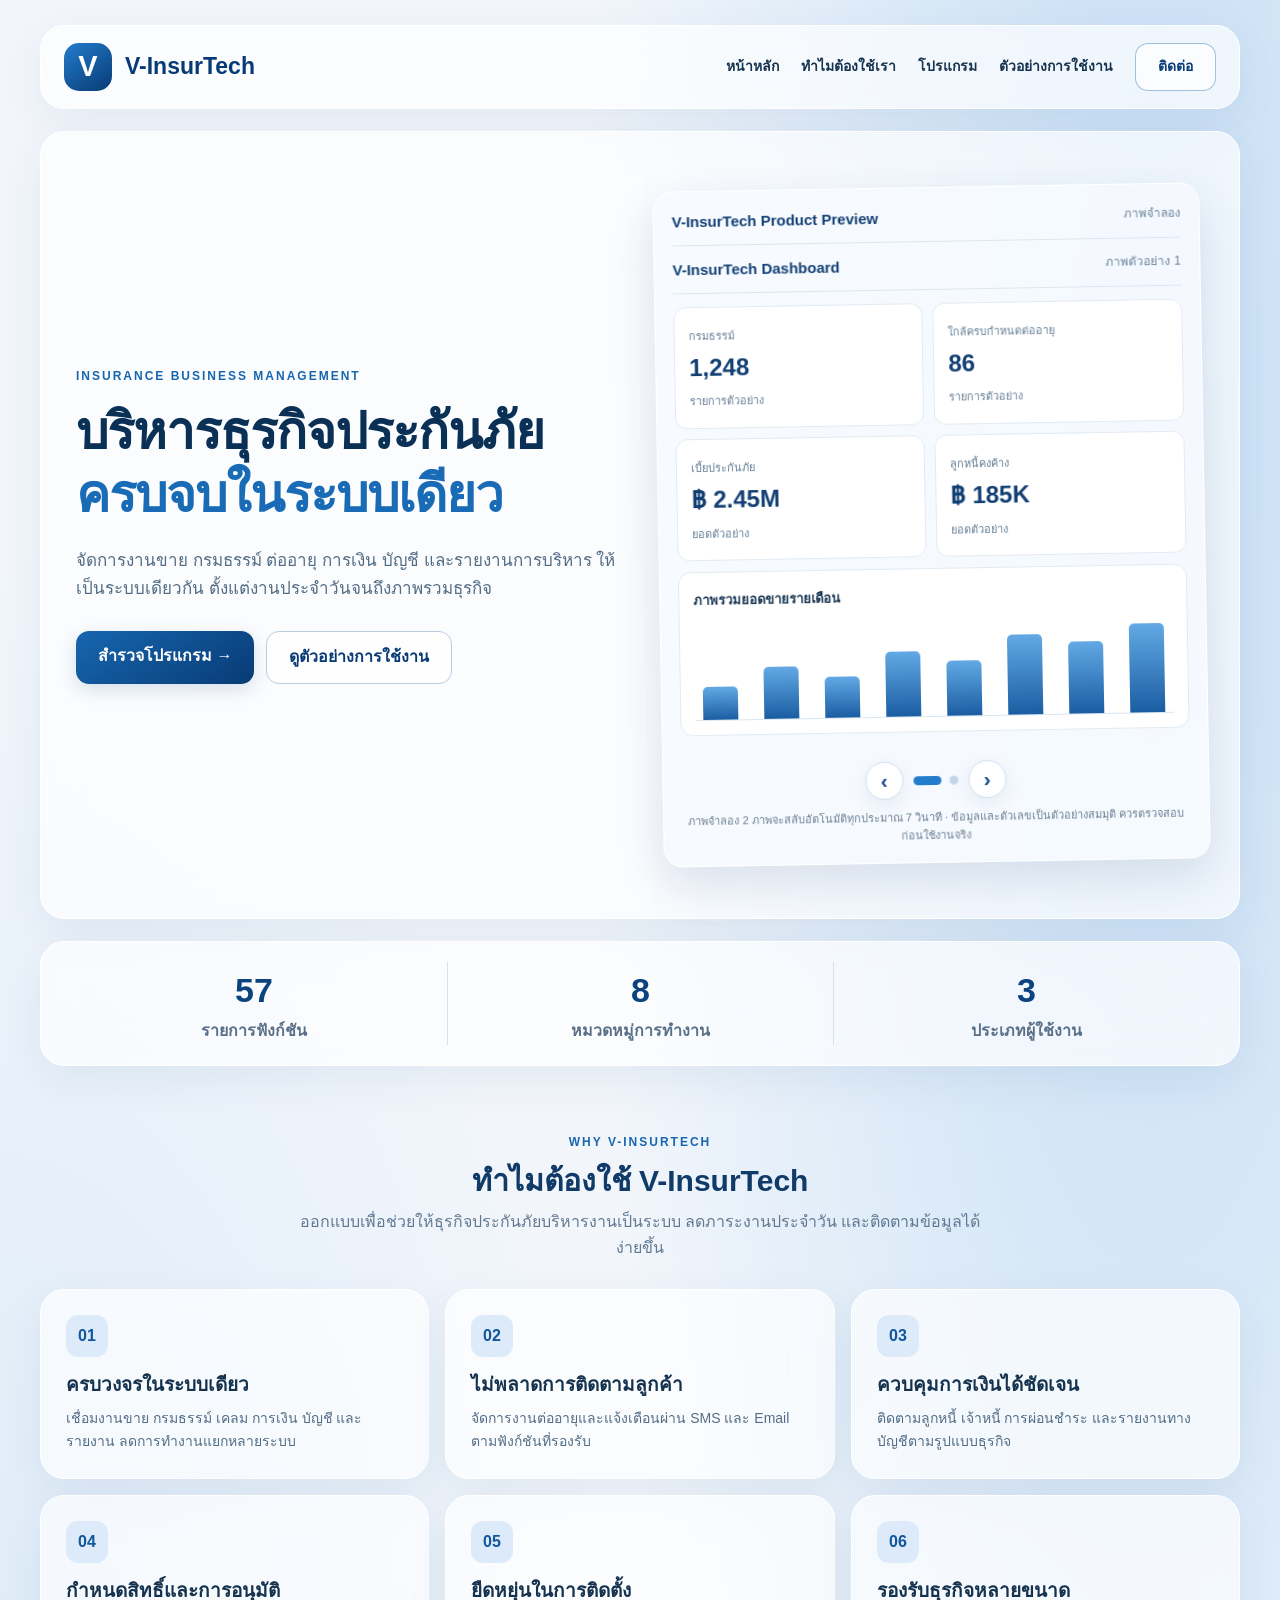
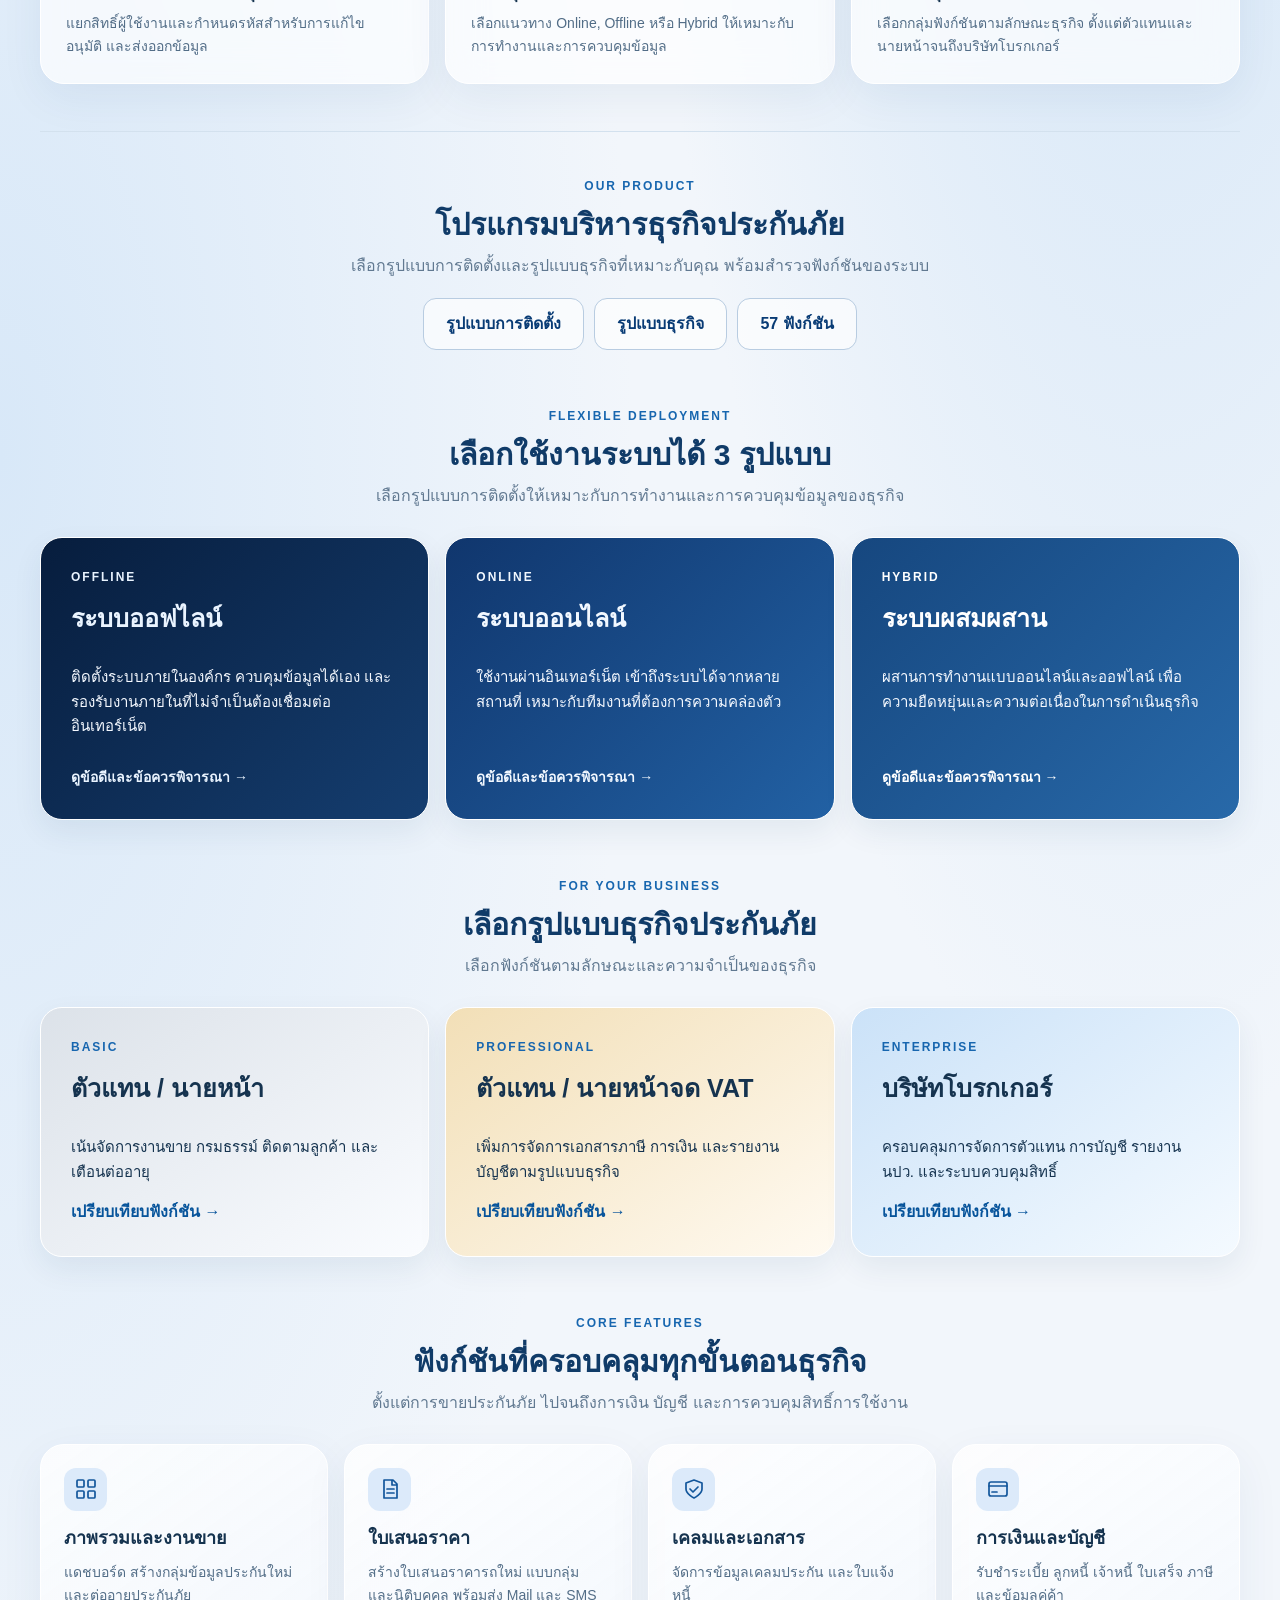
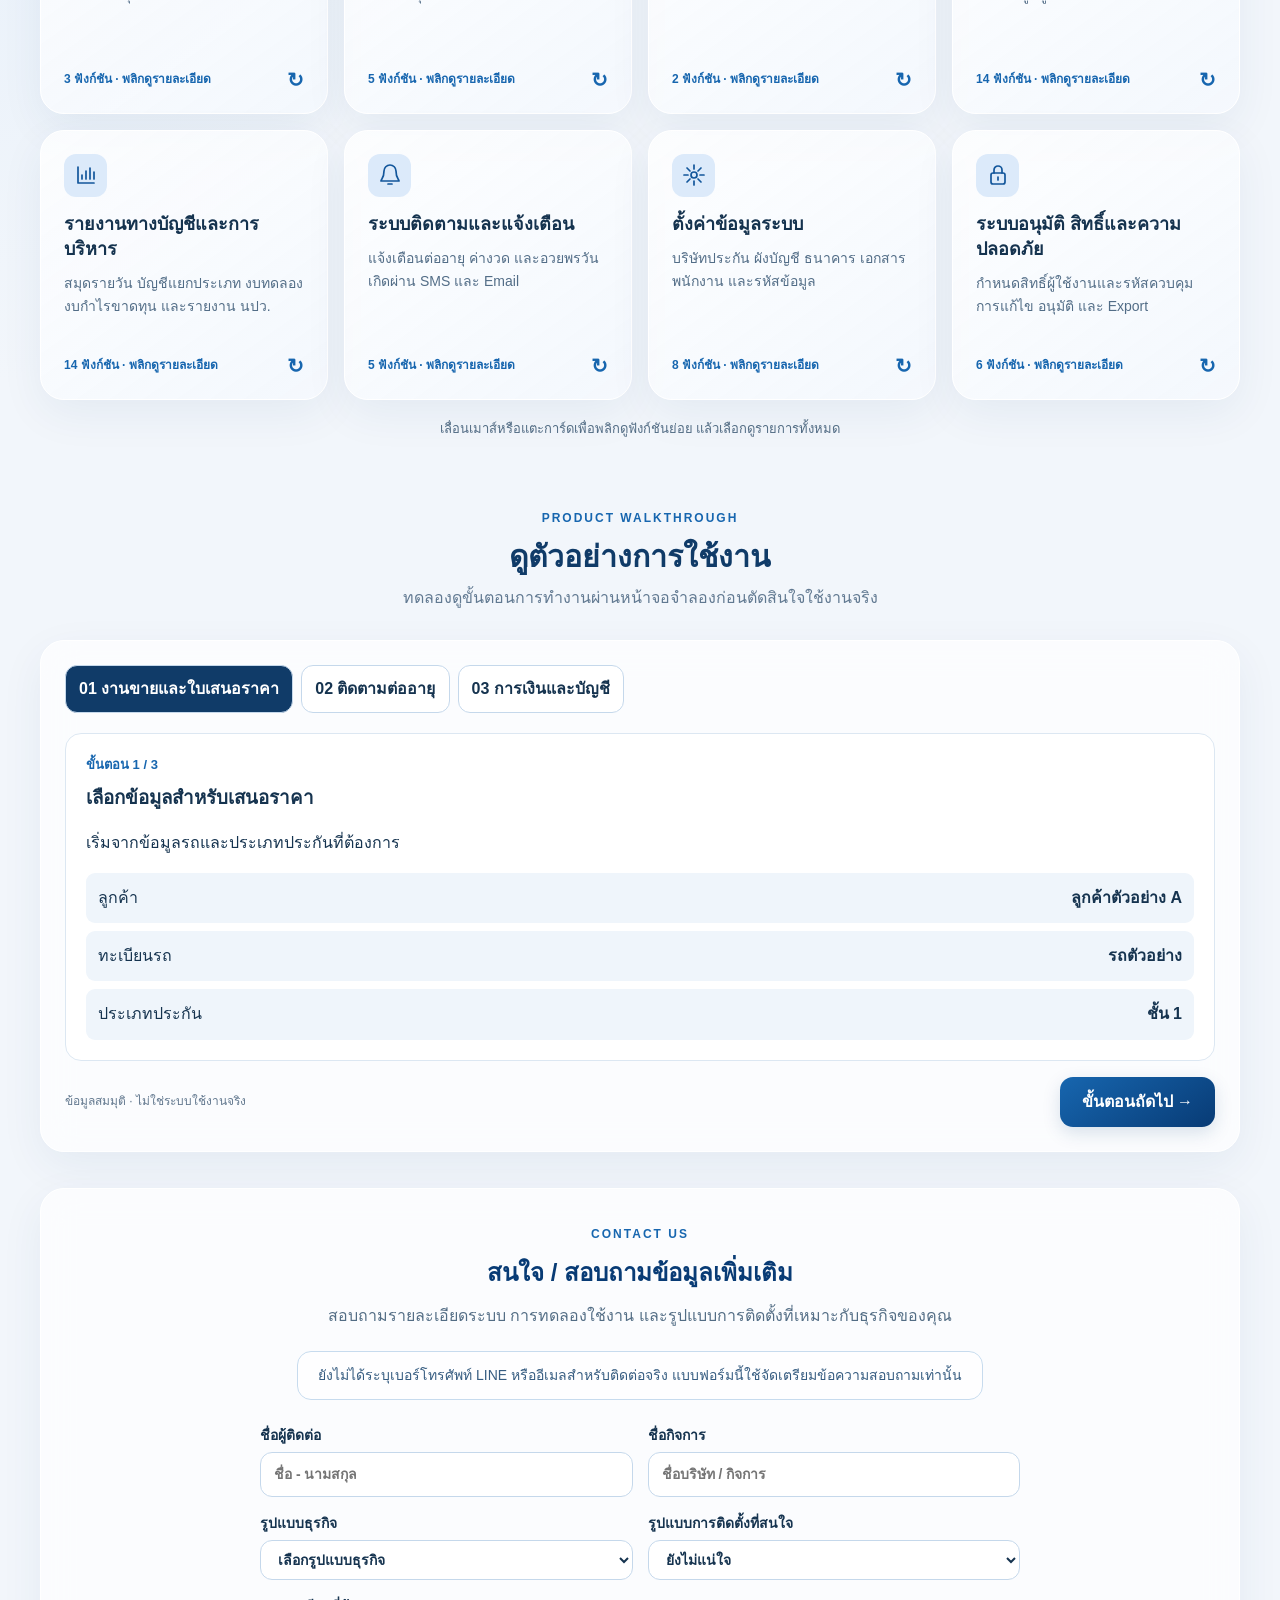
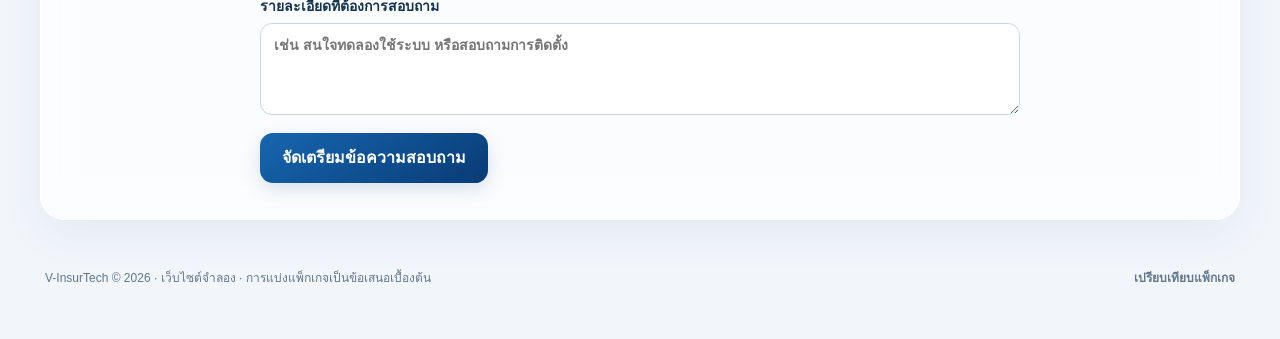
==== commit 73fbbaf0: "Add files via upload" ====
--- a/index.html
+++ b/index.html
@@ -1,6 +1,6 @@
 <!DOCTYPE html>
 <html lang="th"><head><meta charset="utf-8"/><meta content="width=device-width,initial-scale=1" name="viewport"/><title>V-InsurTech | ระบบบริหารธุรกิจประกันภัย</title><style>
-*{box-sizing:border-box}html{scroll-behavior:smooth}body{margin:0;color:#15334f;font-family:Prompt,"Noto Sans Thai",Tahoma,sans-serif;background:radial-gradient(ellipse at 90% 8%,#c6def5 0,transparent 35%),radial-gradient(ellipse at 0 40%,#d8e8f8 0,transparent 35%),#f2f6fb;line-height:1.65}a{color:inherit;text-decoration:none}.page{max-width:1250px;padding:25px;margin:auto}.glass{background:rgba(255,255,255,.67);border:1px solid #fff;box-shadow:0 14px 44px #173f7110;backdrop-filter:blur(18px);border-radius:24px}header{display:flex;align-items:center;justify-content:space-between;padding:17px 23px;gap:20px;flex-wrap:wrap}.brand{display:flex;align-items:center;gap:13px;font-size:23px;font-weight:800;color:#083b75}.logo{background:linear-gradient(145deg,#237ccc,#083b75);color:white;border-radius:15px;display:grid;place-items:center;width:48px;height:48px;font-size:29px}nav{display:flex;align-items:center;gap:22px;font-weight:700;font-size:14px;flex-wrap:wrap}nav a:hover{color:#237ccc}.btn{display:inline-block;background:linear-gradient(145deg,#1766af,#083b75);color:white;border-radius:13px;padding:12px 22px;font-weight:700;box-shadow:0 6px 18px #083b7525}.outline{background:rgba(255,255,255,.65);border:1px solid #b8cce1;color:#083b75;box-shadow:none}.hero{display:grid;grid-template-columns:1fr 1fr;gap:35px;align-items:center;padding:55px 35px;margin-top:22px}.eyebrow{font-size:12px;font-weight:800;letter-spacing:2px;color:#1766af}h1{font-size:clamp(32px,4vw,51px);line-height:1.25;margin:13px 0 20px;letter-spacing:-1px;color:#0b3056}h1 span{color:#196bb6}.lead{font-size:17px;color:#536d85;max-width:560px}.actions{display:flex;gap:12px;flex-wrap:wrap;margin-top:28px}.demo{background:#f7faffcc;border:1px solid white;border-radius:20px;padding:18px;box-shadow:0 18px 45px #153e7522;transform:rotate(-1deg)}.slider-head,.demotop{display:flex;justify-content:space-between;align-items:center;font-size:12px;color:#698098;border-bottom:1px solid #dbe6ef;padding-bottom:10px}.slider-head strong,.demotop strong{color:#123f73;font-size:15px}.slider-wrap{position:relative;overflow:hidden;margin-top:12px}.demo-slide{display:none;animation:slide-fade .45s ease}.demo-slide.is-active{display:block}.demogrid{display:grid;grid-template-columns:1fr 1fr;gap:10px;margin-top:13px}.mini{background:white;border:1px solid #e1eaf3;border-radius:12px;padding:14px;min-height:95px}.mini small{color:#637d95;font-size:11px}.mini b{display:block;font-size:24px;color:#123f73}.chart{background:white;border-radius:13px;border:1px solid #e1eaf3;margin-top:11px;padding:14px}.bars{height:95px;display:flex;gap:9px;align-items:end;justify-content:space-around;border-bottom:1px solid #d9e6f0;margin-top:12px}.bars i{flex:1;max-width:35px;background:linear-gradient(#62a9e5,#1b5da2);border-radius:5px 5px 0 0}.saving-slide{background:linear-gradient(145deg,#0c3767,#15518f 58%,#2b78c4);color:#fff;border-radius:18px;padding:24px 22px;min-height:352px;display:flex;flex-direction:column;justify-content:center;box-shadow:inset 0 1px 0 rgba(255,255,255,.16)}.saving-kicker{font-size:11px;letter-spacing:2px;font-weight:800;color:#cfe4ff;margin-bottom:10px}.saving-slide h3{margin:0;font-size:27px;line-height:1.35;color:#fff}.saving-highlight{margin:16px 0 14px;font-size:22px;line-height:1.2;font-weight:700;color:#dcebff}.saving-highlight span{display:block;font-size:44px;line-height:1.05;font-weight:900;color:#fff;text-shadow:0 8px 26px rgba(5,17,34,.24)}.saving-slide p{margin:0 0 15px;color:#e5f0fc;font-size:14px}.saving-benefits{display:grid;grid-template-columns:1fr 1fr;gap:10px 14px;padding:0;margin:0;list-style:none}.saving-benefits li{background:rgba(255,255,255,.12);border:1px solid rgba(255,255,255,.18);border-radius:12px;padding:12px 12px;font-size:13px;font-weight:600;color:#f4f9ff}.slider-nav{display:flex;align-items:center;justify-content:center;gap:10px;margin-top:12px}.slider-btn{width:38px;height:38px;border-radius:50%;border:1px solid #d1e0ef;background:#fff;color:#0f4b87;font-size:21px;font-weight:800;cursor:pointer;box-shadow:0 6px 18px rgba(8,59,117,.08)}.slider-btn:hover{transform:translateY(-2px)}.slider-dots{display:flex;gap:8px}.slider-dot{width:9px;height:9px;border-radius:50%;background:#c4d7ea;border:0;cursor:pointer;padding:0}.slider-dot.is-active{width:28px;border-radius:999px;background:#237ccc}.demo-note{text-align:center;color:#6a7e92;font-size:11px;margin-top:9px}@keyframes slide-fade{from{opacity:0;transform:translateY(8px)}to{opacity:1;transform:none}}@media(max-width:720px){.saving-slide{min-height:auto;padding:20px 18px}.saving-slide h3{font-size:22px}.saving-highlight span{font-size:34px}.saving-benefits{grid-template-columns:1fr}}.stats{display:grid;grid-template-columns:repeat(3,1fr);margin:22px 0;padding:20px;text-align:center}.stats div+div{border-left:1px solid #d5e1ec}.stats b{display:block;font-size:34px;color:#0c427d}.stats span{color:#5a7088;font-weight:600}.section{padding:45px 0 12px}.heading{text-align:center;margin:0 auto 28px;max-width:700px}.heading h2{font-size:30px;line-height:1.4;margin:7px 0;color:#103b68}.heading p{color:#617991;margin:0}.grid{display:grid;grid-template-columns:repeat(4,1fr);gap:16px}.feature{padding:23px;min-height:220px;transition:transform .2s,box-shadow .2s}.feature:hover{transform:translateY(-4px);box-shadow:0 18px 35px #103b681a}.ico{width:43px;height:43px;background:#dceafa;border-radius:12px;display:grid;place-items:center;color:#12569b;margin-bottom:15px}.ico svg{width:24px;height:24px;fill:none;stroke:currentColor;stroke-width:1.7;stroke-linecap:round;stroke-linejoin:round}.feature h3{font-size:18px;line-height:1.4;margin:0 0 10px;font-weight:800}.feature p{font-size:14px;color:#526d87;margin:0}.feature small{display:block;font-size:12px;color:#1766af;font-weight:700;margin-top:14px}.plans{display:grid;grid-template-columns:repeat(3,1fr);gap:16px}.plan{padding:30px;min-height:230px;border:1px solid white;border-radius:22px;box-shadow:0 12px 30px #14385b12}.plan h3{font-size:25px;line-height:1.35;margin:14px 0}.plan p{font-size:15px}.silver{background:linear-gradient(145deg,#dce2e9,#fafcff)}.gold{background:linear-gradient(145deg,#f2dfb7,#fffaf1)}.diamond{background:linear-gradient(145deg,#cbe2f8,#f4faff)}.cta{text-align:center;margin-top:28px;padding:38px 24px;background:linear-gradient(120deg,#103b68,#1d609e);color:#fff;border-radius:24px}.cta h2{font-size:29px;line-height:1.4;margin:0}.cta p{color:#e0eaf6}.cta .btn{background:#fff;color:#103b68}.foot{display:flex;justify-content:space-between;gap:20px;flex-wrap:wrap;font-size:12px;color:#60768d;padding:25px 5px}.foot a{font-weight:700}@media(max-width:1000px){.grid{grid-template-columns:repeat(2,1fr)}.hero{padding:32px;gap:22px}}@media(max-width:720px){.page{padding:12px}.hero{grid-template-columns:1fr;padding:25px 20px}.demo{transform:none}nav{gap:13px}nav .btn{padding:8px 12px}.grid,.plans{grid-template-columns:1fr}.feature{min-height:auto}.stats b{font-size:27px}.stats span{font-size:12px}.heading h2{font-size:25px}.hero h1{font-size:35px}.section{padding-top:30px}}@media(prefers-reduced-motion:reduce){*{scroll-behavior:auto;transition:none!important}}
+*{box-sizing:border-box}html{scroll-behavior:smooth}body{margin:0;color:#15334f;font-family:Prompt,"Noto Sans Thai",Tahoma,sans-serif;background:radial-gradient(ellipse at 90% 8%,#c6def5 0,transparent 35%),radial-gradient(ellipse at 0 40%,#d8e8f8 0,transparent 35%),#f2f6fb;line-height:1.65}a{color:inherit;text-decoration:none}.page{max-width:1250px;padding:25px;margin:auto}.glass{background:rgba(255,255,255,.67);border:1px solid #fff;box-shadow:0 14px 44px #173f7110;backdrop-filter:blur(18px);border-radius:24px}header{display:flex;align-items:center;justify-content:space-between;padding:17px 23px;gap:20px;flex-wrap:wrap}.brand{display:flex;align-items:center;gap:13px;font-size:23px;font-weight:800;color:#083b75}.logo{background:linear-gradient(145deg,#237ccc,#083b75);color:white;border-radius:15px;display:grid;place-items:center;width:48px;height:48px;font-size:29px}nav{display:flex;align-items:center;gap:22px;font-weight:700;font-size:14px;flex-wrap:wrap}nav a:hover{color:#237ccc}.btn{display:inline-block;background:linear-gradient(145deg,#1766af,#083b75);color:white;border-radius:13px;padding:12px 22px;font-weight:700;box-shadow:0 6px 18px #083b7525}.outline{background:rgba(255,255,255,.65);border:1px solid #b8cce1;color:#083b75;box-shadow:none}.hero{display:grid;grid-template-columns:1fr 1fr;gap:35px;align-items:center;padding:55px 35px;margin-top:22px}.eyebrow{font-size:12px;font-weight:800;letter-spacing:2px;color:#1766af}h1{font-size:clamp(32px,4vw,51px);line-height:1.25;margin:13px 0 20px;letter-spacing:-1px;color:#0b3056}h1 span{color:#196bb6}.lead{font-size:17px;color:#536d85;max-width:560px}.actions{display:flex;gap:12px;flex-wrap:wrap;margin-top:28px}.demo{background:#f7faffcc;border:1px solid white;border-radius:20px;padding:18px;box-shadow:0 18px 45px #153e7522;transform:rotate(-1deg)}.slider-head,.demotop{display:flex;justify-content:space-between;align-items:center;font-size:12px;color:#698098;border-bottom:1px solid #dbe6ef;padding-bottom:10px}.slider-head strong,.demotop strong{color:#123f73;font-size:15px}.slider-wrap{position:relative;overflow:hidden;margin-top:12px}.slider-wrap{display:grid;grid-template-columns:minmax(0,1fr)}.slider-wrap>.demo-slide{grid-area:1/1;min-width:0;visibility:hidden;opacity:0;pointer-events:none;transition:opacity .45s ease,visibility 0s}.slider-wrap>.demo-slide.is-active{visibility:visible;opacity:1;pointer-events:auto;animation:slide-fade .45s ease}.slider-wrap>.demo-slide:not(.is-active){animation:none!important}.demogrid{display:grid;grid-template-columns:1fr 1fr;gap:10px;margin-top:13px}.mini{background:white;border:1px solid #e1eaf3;border-radius:12px;padding:14px;min-height:95px}.mini small{color:#637d95;font-size:11px}.mini b{display:block;font-size:24px;color:#123f73}.chart{background:white;border-radius:13px;border:1px solid #e1eaf3;margin-top:11px;padding:14px}.bars{height:95px;display:flex;gap:9px;align-items:end;justify-content:space-around;border-bottom:1px solid #d9e6f0;margin-top:12px}.bars i{flex:1;max-width:35px;background:linear-gradient(#62a9e5,#1b5da2);border-radius:5px 5px 0 0}.saving-slide{background:linear-gradient(145deg,#0c3767,#15518f 58%,#2b78c4);color:#fff;border-radius:18px;padding:24px 22px;min-height:352px;display:flex;flex-direction:column;justify-content:center;box-shadow:inset 0 1px 0 rgba(255,255,255,.16)}.saving-kicker{font-size:11px;letter-spacing:2px;font-weight:800;color:#cfe4ff;margin-bottom:10px}.saving-slide h3{margin:0;font-size:27px;line-height:1.35;color:#fff}.saving-highlight{margin:16px 0 14px;font-size:22px;line-height:1.2;font-weight:700;color:#dcebff}.saving-highlight span{display:block;font-size:44px;line-height:1.05;font-weight:900;color:#fff;text-shadow:0 8px 26px rgba(5,17,34,.24)}.saving-slide p{margin:0 0 15px;color:#e5f0fc;font-size:14px}.saving-benefits{display:grid;grid-template-columns:1fr 1fr;gap:10px 14px;padding:0;margin:0;list-style:none}.saving-benefits li{background:rgba(255,255,255,.12);border:1px solid rgba(255,255,255,.18);border-radius:12px;padding:12px 12px;font-size:13px;font-weight:600;color:#f4f9ff}.slider-nav{display:flex;align-items:center;justify-content:center;gap:10px;margin-top:12px}.slider-btn{width:38px;height:38px;border-radius:50%;border:1px solid #d1e0ef;background:#fff;color:#0f4b87;font-size:21px;font-weight:800;cursor:pointer;box-shadow:0 6px 18px rgba(8,59,117,.08)}.slider-btn:hover{transform:translateY(-2px)}.slider-dots{display:flex;gap:8px}.slider-dot{width:9px;height:9px;border-radius:50%;background:#c4d7ea;border:0;cursor:pointer;padding:0}.slider-dot.is-active{width:28px;border-radius:999px;background:#237ccc}.demo-note{text-align:center;color:#6a7e92;font-size:11px;margin-top:9px}@keyframes slide-fade{from{opacity:0;transform:translateY(8px)}to{opacity:1;transform:none}}@media(max-width:720px){.saving-slide{min-height:auto;padding:20px 18px}.saving-slide h3{font-size:22px}.saving-highlight span{font-size:34px}.saving-benefits{grid-template-columns:1fr}}.stats{display:grid;grid-template-columns:repeat(3,1fr);margin:22px 0;padding:20px;text-align:center}.stats div+div{border-left:1px solid #d5e1ec}.stats b{display:block;font-size:34px;color:#0c427d}.stats span{color:#5a7088;font-weight:600}.section{padding:45px 0 12px}.heading{text-align:center;margin:0 auto 28px;max-width:700px}.heading h2{font-size:30px;line-height:1.4;margin:7px 0;color:#103b68}.heading p{color:#617991;margin:0}.grid{display:grid;grid-template-columns:repeat(4,1fr);gap:16px}.feature{padding:23px;min-height:220px;transition:transform .2s,box-shadow .2s}.feature:hover{transform:translateY(-4px);box-shadow:0 18px 35px #103b681a}.ico{width:43px;height:43px;background:#dceafa;border-radius:12px;display:grid;place-items:center;color:#12569b;margin-bottom:15px}.ico svg{width:24px;height:24px;fill:none;stroke:currentColor;stroke-width:1.7;stroke-linecap:round;stroke-linejoin:round}.feature h3{font-size:18px;line-height:1.4;margin:0 0 10px;font-weight:800}.feature p{font-size:14px;color:#526d87;margin:0}.feature small{display:block;font-size:12px;color:#1766af;font-weight:700;margin-top:14px}.plans{display:grid;grid-template-columns:repeat(3,1fr);gap:16px}.plan{padding:30px;min-height:230px;border:1px solid white;border-radius:22px;box-shadow:0 12px 30px #14385b12}.plan h3{font-size:25px;line-height:1.35;margin:14px 0}.plan p{font-size:15px}.silver{background:linear-gradient(145deg,#dce2e9,#fafcff)}.gold{background:linear-gradient(145deg,#f2dfb7,#fffaf1)}.diamond{background:linear-gradient(145deg,#cbe2f8,#f4faff)}.cta{text-align:center;margin-top:28px;padding:38px 24px;background:linear-gradient(120deg,#103b68,#1d609e);color:#fff;border-radius:24px}.cta h2{font-size:29px;line-height:1.4;margin:0}.cta p{color:#e0eaf6}.cta .btn{background:#fff;color:#103b68}.foot{display:flex;justify-content:space-between;gap:20px;flex-wrap:wrap;font-size:12px;color:#60768d;padding:25px 5px}.foot a{font-weight:700}@media(max-width:1000px){.grid{grid-template-columns:repeat(2,1fr)}.hero{padding:32px;gap:22px}}@media(max-width:720px){.page{padding:12px}.hero{grid-template-columns:1fr;padding:25px 20px}.demo{transform:none}nav{gap:13px}nav .btn{padding:8px 12px}.grid,.plans{grid-template-columns:1fr}.feature{min-height:auto}.stats b{font-size:27px}.stats span{font-size:12px}.heading h2{font-size:25px}.hero h1{font-size:35px}.section{padding-top:30px}}@media(prefers-reduced-motion:reduce){*{scroll-behavior:auto;transition:none!important}}
 
 .feature{cursor:pointer;position:relative}.feature:focus-visible{outline:3px solid #237ccc;outline-offset:4px}.feature small{display:flex;align-items:center;justify-content:space-between;gap:10px}.feature .chev{font-size:20px;line-height:1}.feature:hover small{text-decoration:underline}dialog{width:min(620px,calc(100% - 28px));max-height:85vh;overflow:auto;padding:28px;border:1px solid white;border-radius:24px;background:#f5f9fdf5;color:#15334f;box-shadow:0 24px 90px #082c5940;backdrop-filter:blur(20px)}dialog::backdrop{background:#102e5260;backdrop-filter:blur(5px)}.modal-head{display:flex;align-items:flex-start;justify-content:space-between;gap:18px}.modal-head h2{margin:5px 0 0;font-size:25px;line-height:1.4}.close-modal{border:1px solid #cbddeb;border-radius:12px;background:white;color:#123f73;font:inherit;font-size:24px;line-height:1;padding:8px 13px;cursor:pointer}.sublist{list-style:none;padding:0;margin:20px 0}.sublist li{display:flex;gap:13px;align-items:baseline;padding:12px 4px;border-bottom:1px solid #dce6ef;font-weight:600}.sublist li span{color:#1766af;font-size:12px;min-width:26px}.modal-link{margin-top:8px}.modal-count{color:#536d85;font-size:14px;margin:8px 0}
 /* Interactive business cards: lift and subtle color-matched glow */
@@ -55,7 +55,7 @@
 /* V12: product discovery */
 section[id]{scroll-margin-top:24px}.why-grid{display:grid;grid-template-columns:repeat(3,1fr);gap:16px}.why-card{padding:25px}.why-card h3{font-size:19px;margin:12px 0 6px}.why-card p{margin:0;font-size:14px;color:#526d87}.why-num{display:inline-grid;place-items:center;width:42px;height:42px;border-radius:12px;background:#dceafa;color:#12569b;font-weight:800}.product-intro{margin-top:35px;border-top:1px solid #d3e1ee}.product-intro .heading{margin-bottom:18px}.product-links{display:flex;gap:10px;justify-content:center;flex-wrap:wrap}#deployment .plan{cursor:pointer}#deployment .plan strong{padding-top:12px}#plans .plan{display:flex;flex-direction:column}#plans .plan a{margin-top:auto;font-weight:700;color:#07549b}#deployment .plan.diamond{background:linear-gradient(135deg,#16477f,#2869a9)}.benefits{padding-left:24px;line-height:1.9}.benefits li{margin-bottom:8px;font-weight:600}.deploy-note{background:#e5eef9;border-radius:12px;padding:14px;margin:20px 0;font-size:14px}.usage-panel{padding:24px}.usage-tabs{display:flex;gap:8px;flex-wrap:wrap;margin-bottom:20px}.usage-tabs button,.interest-form input,.interest-form select,.interest-form textarea{font:inherit;border:1px solid #c5d8eb;border-radius:12px;background:#fff;color:#15334f;padding:10px 13px}.usage-tabs button{cursor:pointer;font-weight:700}.usage-tabs button[aria-pressed=true]{background:#103b68;color:white}.usage-screen{background:#fff;border:1px solid #dce7f2;border-radius:16px;padding:20px}.usage-step{color:#1766af;font-size:13px;font-weight:700}.usage-screen h3{margin:8px 0}.usage-table{display:grid;gap:8px;margin-top:16px}.usage-row{display:flex;justify-content:space-between;gap:16px;padding:12px;background:#eff5fb;border-radius:9px}.usage-row span:last-child{font-weight:700;text-align:right}.usage-footer{display:flex;justify-content:space-between;align-items:center;gap:12px;margin-top:16px;flex-wrap:wrap}.usage-footer span{color:#60768d;font-size:12px}.btn{border:0;cursor:pointer;font:inherit;font-weight:700}.btn.outline{border:1px solid #b8cce1}.interest-form{max-width:760px;margin:24px auto 0;text-align:left}.form-grid{display:grid;grid-template-columns:1fr 1fr;gap:15px;margin-bottom:18px}.interest-form label{display:grid;gap:5px;font-weight:700;font-size:14px}.interest-form input,.interest-form select,.interest-form textarea{width:100%;min-width:0}.wide{grid-column:1/-1}#inquiry-result{margin-top:18px}#inquiry-result button{margin-top:10px}#copy-status{font-size:13px}button:focus-visible,a:focus-visible{outline:3px solid #237ccc;outline-offset:3px}@media(max-width:720px){.why-grid{grid-template-columns:1fr}.form-grid{grid-template-columns:1fr}.usage-panel{padding:14px}.usage-tabs button{width:100%}.usage-row{font-size:13px}.product-intro{margin-top:20px}}
 </style></head><body><main class="page"><header class="glass"><a class="brand" href="index.html"><span class="logo">V</span>V-InsurTech</a><nav><a aria-current="page" href="index.html">หน้าหลัก</a><a href="#why">ทำไมต้องใช้เรา</a><a href="#product">โปรแกรม</a><a href="#usage">ตัวอย่างการใช้งาน</a><a class="contact-nav" href="#contact">ติดต่อ</a></nav></header>
-<section class="hero glass"><div><div class="eyebrow">INSURANCE BUSINESS MANAGEMENT</div><h1>บริหารธุรกิจประกันภัย<br/><span>ครบจบในระบบเดียว</span></h1><p class="lead">จัดการงานขาย กรมธรรม์ ต่ออายุ การเงิน บัญชี และรายงานการบริหาร ให้เป็นระบบเดียวกัน ตั้งแต่งานประจำวันจนถึงภาพรวมธุรกิจ</p><div class="actions"><a class="btn" href="#product">สำรวจโปรแกรม →</a><a class="btn outline" href="#usage">ดูตัวอย่างการใช้งาน</a></div></div><div class="demo"><div class="slider-head"><strong>V-InsurTech Product Preview</strong><span>ภาพจำลอง</span></div><div class="slider-wrap" id="demo-slider"><section class="demo-slide is-active" data-slide="0"><div class="demotop"><strong>V-InsurTech Dashboard</strong><span>ภาพตัวอย่าง 1</span></div><div class="demogrid"><div class="mini"><small>กรมธรรม์</small><b>1,248</b><small>รายการตัวอย่าง</small></div><div class="mini"><small>ใกล้ครบกำหนดต่ออายุ</small><b>86</b><small>รายการตัวอย่าง</small></div><div class="mini"><small>เบี้ยประกันภัย</small><b>฿ 2.45M</b><small>ยอดตัวอย่าง</small></div><div class="mini"><small>ลูกหนี้คงค้าง</small><b>฿ 185K</b><small>ยอดตัวอย่าง</small></div></div><div class="chart"><strong style="font-size:13px">ภาพรวมยอดขายรายเดือน</strong><div aria-label="กราฟประกอบจากข้อมูลสมมุติ" class="bars"><i style="height:35%"></i><i style="height:55%"></i><i style="height:43%"></i><i style="height:69%"></i><i style="height:58%"></i><i style="height:85%"></i><i style="height:76%"></i><i style="height:94%"></i></div></div></section><section class="demo-slide saving-slide" data-slide="1"><div class="saving-kicker">COST SAVING HIGHLIGHT</div><div class="demotop" style="border-bottom:0;padding-bottom:0;margin-bottom:10px;color:#d7e8fb"><strong style="color:#fff">V-InsurTech ช่วยลดต้นทุน</strong><span style="color:#d7e8fb">ภาพตัวอย่าง 2</span></div><h3>V-InsurTech ช่วยลดต้นทุนด้านพนักงานบัญชี</h3><div class="saving-highlight">ประหยัดได้มากกว่า<span>300,000 บาท+ / ปี</span></div><p>ลดงานซ้ำซ้อนจากการบันทึกข้อมูล การติดตามเอกสาร และการสรุปรายงานบัญชี ช่วยให้ทีมงานทำงานได้มีประสิทธิภาพขึ้นในระบบเดียว</p><ul class="saving-benefits"><li>ลดเวลางานเอกสารและการลงข้อมูลซ้ำ</li><li>รวมข้อมูลการเงิน บัญชี และรายงานไว้ในที่เดียว</li><li>ช่วยลดภาระการติดตามยอดค้างและการต่ออายุ</li><li>เพิ่มความพร้อมในการตรวจสอบและสรุปรายงาน</li></ul></section></div><div class="slider-nav"><button class="slider-btn" id="demo-prev" type="button" aria-label="สไลด์ก่อนหน้า">‹</button><div class="slider-dots" role="tablist" aria-label="ตัวเลือกสไลด์"><button class="slider-dot is-active" type="button" role="tab" aria-selected="true" aria-label="ไปยังสไลด์ 1"></button><button class="slider-dot" type="button" role="tab" aria-selected="false" aria-label="ไปยังสไลด์ 2"></button></div><button class="slider-btn" id="demo-next" type="button" aria-label="สไลด์ถัดไป">›</button></div><div class="demo-note">ภาพจำลอง 2 ภาพจะสลับอัตโนมัติทุกประมาณ 7 วินาที · ข้อมูลและตัวเลขเป็นตัวอย่างสมมุติ ควรตรวจสอบก่อนใช้งานจริง</div></div></section>
+<section class="hero glass"><div><div class="eyebrow">INSURANCE BUSINESS MANAGEMENT</div><h1>บริหารธุรกิจประกันภัย<br/><span>ครบจบในระบบเดียว</span></h1><p class="lead">จัดการงานขาย กรมธรรม์ ต่ออายุ การเงิน บัญชี และรายงานการบริหาร ให้เป็นระบบเดียวกัน ตั้งแต่งานประจำวันจนถึงภาพรวมธุรกิจ</p><div class="actions"><a class="btn" href="#product">สำรวจโปรแกรม →</a><a class="btn outline" href="#usage">ดูตัวอย่างการใช้งาน</a></div></div><div class="demo"><div class="slider-head"><strong>V-InsurTech Product Preview</strong><span>ภาพจำลอง</span></div><div class="slider-wrap" id="demo-slider"><section class="demo-slide is-active" data-slide="0" aria-hidden="false"><div class="demotop"><strong>V-InsurTech Dashboard</strong><span>ภาพตัวอย่าง 1</span></div><div class="demogrid"><div class="mini"><small>กรมธรรม์</small><b>1,248</b><small>รายการตัวอย่าง</small></div><div class="mini"><small>ใกล้ครบกำหนดต่ออายุ</small><b>86</b><small>รายการตัวอย่าง</small></div><div class="mini"><small>เบี้ยประกันภัย</small><b>฿ 2.45M</b><small>ยอดตัวอย่าง</small></div><div class="mini"><small>ลูกหนี้คงค้าง</small><b>฿ 185K</b><small>ยอดตัวอย่าง</small></div></div><div class="chart"><strong style="font-size:13px">ภาพรวมยอดขายรายเดือน</strong><div aria-label="กราฟประกอบจากข้อมูลสมมุติ" class="bars"><i style="height:35%"></i><i style="height:55%"></i><i style="height:43%"></i><i style="height:69%"></i><i style="height:58%"></i><i style="height:85%"></i><i style="height:76%"></i><i style="height:94%"></i></div></div></section><section class="demo-slide saving-slide" data-slide="1" aria-hidden="true" inert><div class="saving-kicker">COST SAVING HIGHLIGHT</div><div class="demotop" style="border-bottom:0;padding-bottom:0;margin-bottom:10px;color:#d7e8fb"><strong style="color:#fff">V-InsurTech ช่วยลดต้นทุน</strong><span style="color:#d7e8fb">ภาพตัวอย่าง 2</span></div><h3>V-InsurTech ช่วยลดต้นทุนด้านพนักงานบัญชี</h3><div class="saving-highlight">ประหยัดได้มากกว่า<span>300,000 บาท+ / ปี</span></div><p>ลดงานซ้ำซ้อนจากการบันทึกข้อมูล การติดตามเอกสาร และการสรุปรายงานบัญชี ช่วยให้ทีมงานทำงานได้มีประสิทธิภาพขึ้นในระบบเดียว</p><ul class="saving-benefits"><li>ลดเวลางานเอกสารและการลงข้อมูลซ้ำ</li><li>รวมข้อมูลการเงิน บัญชี และรายงานไว้ในที่เดียว</li><li>ช่วยลดภาระการติดตามยอดค้างและการต่ออายุ</li><li>เพิ่มความพร้อมในการตรวจสอบและสรุปรายงาน</li></ul></section></div><div class="slider-nav"><button class="slider-btn" id="demo-prev" type="button" aria-label="สไลด์ก่อนหน้า">‹</button><div class="slider-dots" role="tablist" aria-label="ตัวเลือกสไลด์"><button class="slider-dot is-active" type="button" role="tab" aria-selected="true" aria-label="ไปยังสไลด์ 1"></button><button class="slider-dot" type="button" role="tab" aria-selected="false" aria-label="ไปยังสไลด์ 2"></button></div><button class="slider-btn" id="demo-next" type="button" aria-label="สไลด์ถัดไป">›</button></div><div class="demo-note">ภาพจำลอง 2 ภาพจะสลับอัตโนมัติทุกประมาณ 7 วินาที · ข้อมูลและตัวเลขเป็นตัวอย่างสมมุติ ควรตรวจสอบก่อนใช้งานจริง</div></div></section>
 <section class="stats glass"><div><b>57</b><span>รายการฟังก์ชัน</span></div><div><b>8</b><span>หมวดหมู่การทำงาน</span></div><div><b>3</b><span>ประเภทผู้ใช้งาน</span></div></section><section class="section" id="why"><div class="heading"><div class="eyebrow">WHY V-INSURTECH</div><h2>ทำไมต้องใช้ V-InsurTech</h2><p>ออกแบบเพื่อช่วยให้ธุรกิจประกันภัยบริหารงานเป็นระบบ ลดภาระงานประจำวัน และติดตามข้อมูลได้ง่ายขึ้น</p></div><div class="why-grid"><article class="why-card glass"><span class="why-num">01</span><h3>ครบวงจรในระบบเดียว</h3><p>เชื่อมงานขาย กรมธรรม์ เคลม การเงิน บัญชี และรายงาน ลดการทำงานแยกหลายระบบ</p></article><article class="why-card glass"><span class="why-num">02</span><h3>ไม่พลาดการติดตามลูกค้า</h3><p>จัดการงานต่ออายุและแจ้งเตือนผ่าน SMS และ Email ตามฟังก์ชันที่รองรับ</p></article><article class="why-card glass"><span class="why-num">03</span><h3>ควบคุมการเงินได้ชัดเจน</h3><p>ติดตามลูกหนี้ เจ้าหนี้ การผ่อนชำระ และรายงานทางบัญชีตามรูปแบบธุรกิจ</p></article><article class="why-card glass"><span class="why-num">04</span><h3>กำหนดสิทธิ์และการอนุมัติ</h3><p>แยกสิทธิ์ผู้ใช้งานและกำหนดรหัสสำหรับการแก้ไข อนุมัติ และส่งออกข้อมูล</p></article><article class="why-card glass"><span class="why-num">05</span><h3>ยืดหยุ่นในการติดตั้ง</h3><p>เลือกแนวทาง Online, Offline หรือ Hybrid ให้เหมาะกับการทำงานและการควบคุมข้อมูล</p></article><article class="why-card glass"><span class="why-num">06</span><h3>รองรับธุรกิจหลายขนาด</h3><p>เลือกกลุ่มฟังก์ชันตามลักษณะธุรกิจ ตั้งแต่ตัวแทนและนายหน้าจนถึงบริษัทโบรกเกอร์</p></article></div></section><section class="section product-intro" id="product"><div class="heading"><div class="eyebrow">OUR PRODUCT</div><h2>โปรแกรมบริหารธุรกิจประกันภัย</h2><p>เลือกรูปแบบการติดตั้งและรูปแบบธุรกิจที่เหมาะกับคุณ พร้อมสำรวจฟังก์ชันของระบบ</p></div><div class="product-links"><a class="btn outline" href="#deployment">รูปแบบการติดตั้ง</a><a class="btn outline" href="#plans">รูปแบบธุรกิจ</a><a class="btn outline" href="#features">57 ฟังก์ชัน</a></div></section><section class="section" id="deployment"><div class="heading"><div class="eyebrow">FLEXIBLE DEPLOYMENT</div><h2>เลือกใช้งานระบบได้ 3 รูปแบบ</h2><p>เลือกรูปแบบการติดตั้งให้เหมาะกับการทำงานและการควบคุมข้อมูลของธุรกิจ</p></div><div class="plans"><article aria-haspopup="dialog" aria-label="ดูข้อดี ระบบออฟไลน์" class="plan silver" data-deploy="offline" role="button" tabindex="0"><div class="eyebrow">OFFLINE</div><h3>ระบบออฟไลน์</h3><p>ติดตั้งระบบภายในองค์กร ควบคุมข้อมูลได้เอง และรองรับงานภายในที่ไม่จำเป็นต้องเชื่อมต่ออินเทอร์เน็ต</p><strong>ดูข้อดีและข้อควรพิจารณา →</strong></article><article aria-haspopup="dialog" aria-label="ดูข้อดี ระบบออนไลน์" class="plan gold" data-deploy="online" role="button" tabindex="0"><div class="eyebrow">ONLINE</div><h3>ระบบออนไลน์</h3><p>ใช้งานผ่านอินเทอร์เน็ต เข้าถึงระบบได้จากหลายสถานที่ เหมาะกับทีมงานที่ต้องการความคล่องตัว</p><strong>ดูข้อดีและข้อควรพิจารณา →</strong></article><article aria-haspopup="dialog" aria-label="ดูข้อดี ระบบผสมผสาน" class="plan diamond" data-deploy="hybrid" role="button" tabindex="0"><div class="eyebrow">HYBRID</div><h3>ระบบผสมผสาน</h3><p>ผสานการทำงานแบบออนไลน์และออฟไลน์ เพื่อความยืดหยุ่นและความต่อเนื่องในการดำเนินธุรกิจ</p><strong>ดูข้อดีและข้อควรพิจารณา →</strong></article></div></section><section class="section" id="plans"><div class="heading"><div class="eyebrow">FOR YOUR BUSINESS</div><h2>เลือกรูปแบบธุรกิจประกันภัย</h2><p>เลือกฟังก์ชันตามลักษณะและความจำเป็นของธุรกิจ</p></div><div class="plans"><article class="plan silver"><div class="eyebrow">BASIC</div><h3>ตัวแทน / นายหน้า</h3><p>เน้นจัดการงานขาย กรมธรรม์ ติดตามลูกค้า และเตือนต่ออายุ</p><a href="packages.html">เปรียบเทียบฟังก์ชัน →</a></article><article class="plan gold"><div class="eyebrow">PROFESSIONAL</div><h3>ตัวแทน / นายหน้าจด VAT</h3><p>เพิ่มการจัดการเอกสารภาษี การเงิน และรายงานบัญชีตามรูปแบบธุรกิจ</p><a href="packages.html">เปรียบเทียบฟังก์ชัน →</a></article><article class="plan diamond"><div class="eyebrow">ENTERPRISE</div><h3>บริษัทโบรกเกอร์</h3><p>ครอบคลุมการจัดการตัวแทน การบัญชี รายงาน นปว. และระบบควบคุมสิทธิ์</p><a href="packages.html">เปรียบเทียบฟังก์ชัน →</a></article></div></section><section class="section" id="features"><div class="heading"><div class="eyebrow">CORE FEATURES</div><h2>ฟังก์ชันที่ครอบคลุมทุกขั้นตอนธุรกิจ</h2><p>ตั้งแต่การขายประกันภัย ไปจนถึงการเงิน บัญชี และการควบคุมสิทธิ์การใช้งาน</p></div><div class="grid" id="featuregrid"></div><p style="text-align:center;color:#536d85;font-size:13px;margin-top:18px">เลื่อนเมาส์หรือแตะการ์ดเพื่อพลิกดูฟังก์ชันย่อย แล้วเลือกดูรายการทั้งหมด</p></section><section class="section" id="usage"><div class="heading"><div class="eyebrow">PRODUCT WALKTHROUGH</div><h2>ดูตัวอย่างการใช้งาน</h2><p>ทดลองดูขั้นตอนการทำงานผ่านหน้าจอจำลองก่อนตัดสินใจใช้งานจริง</p></div><div class="usage-panel glass"><div aria-label="เลือกตัวอย่างการใช้งาน" class="usage-tabs" role="group"><button aria-pressed="true" data-demo="sales" type="button">01 งานขายและใบเสนอราคา</button><button aria-pressed="false" data-demo="renew" type="button">02 ติดตามต่ออายุ</button><button aria-pressed="false" data-demo="finance" type="button">03 การเงินและบัญชี</button></div><div aria-live="polite" id="usage-content"></div><div class="usage-footer"><span>ข้อมูลสมมุติ · ไม่ใช่ระบบใช้งานจริง</span><button class="btn" id="next-demo" type="button">ขั้นตอนถัดไป →</button></div></div></section>
 
 
@@ -68,7 +68,7 @@
 grid.addEventListener('click',e=>{const c=e.target.closest('.feature');if(!c)return;if(e.target.closest('.more')){openDetails(c);return;}if(matchMedia('(hover:hover) and (pointer:fine)').matches){openDetails(c);}else{flip(c,!c.classList.contains('flipped'));}});
 grid.addEventListener('keydown',e=>{const c=e.target.closest('.feature');if(c&&e.target===c&&(e.key==='Enter'||e.key===' ')){e.preventDefault();flip(c,!c.classList.contains('flipped'));}});
 modal.querySelector('.close-modal').onclick=()=>modal.close();modal.addEventListener('click',e=>{if(e.target===modal){const r=modal.getBoundingClientRect();if(e.clientX<r.left||e.clientX>r.right||e.clientY<r.top||e.clientY>r.bottom)modal.close()}});modal.addEventListener('close',()=>lastCard?.focus());</script><script>
-(()=>{const nums=[...document.querySelectorAll('.demo .mini b')];if(nums.length===4&&!matchMedia('(prefers-reduced-motion: reduce)').matches){const final=nums.map(n=>n.textContent);const format=[v=>Math.round(v*1248).toLocaleString('en-US'),v=>String(Math.round(v*86)),v=>'฿ '+(v*2.45).toFixed(2)+'M',v=>'฿ '+Math.round(v*185)+'K'];const start=performance.now();function tick(now){const t=Math.min(1,(now-start)/1450),e=1-Math.pow(1-t,3);nums.forEach((n,i)=>n.textContent=t===1?final[i]:format[i](e));if(t<1)requestAnimationFrame(tick)}requestAnimationFrame(tick)}const slides=[...document.querySelectorAll('#demo-slider .demo-slide')],dots=[...document.querySelectorAll('.slider-dot')];if(slides.length){let current=0,timer;const setSlide=i=>{current=(i+slides.length)%slides.length;slides.forEach((s,idx)=>s.classList.toggle('is-active',idx===current));dots.forEach((d,idx)=>{d.classList.toggle('is-active',idx===current);d.setAttribute('aria-selected',String(idx===current));});};const autoplay=()=>{clearInterval(timer);timer=setInterval(()=>setSlide(current+1),7000)};document.getElementById('demo-prev')?.addEventListener('click',()=>{setSlide(current-1);autoplay()});document.getElementById('demo-next')?.addEventListener('click',()=>{setSlide(current+1);autoplay()});dots.forEach((d,idx)=>d.addEventListener('click',()=>{setSlide(idx);autoplay()}));setSlide(0);autoplay();} })();
+(()=>{const nums=[...document.querySelectorAll('.demo .mini b')];if(nums.length===4&&!matchMedia('(prefers-reduced-motion: reduce)').matches){const final=nums.map(n=>n.textContent);const format=[v=>Math.round(v*1248).toLocaleString('en-US'),v=>String(Math.round(v*86)),v=>'฿ '+(v*2.45).toFixed(2)+'M',v=>'฿ '+Math.round(v*185)+'K'];const start=performance.now();function tick(now){const t=Math.min(1,(now-start)/1450),e=1-Math.pow(1-t,3);nums.forEach((n,i)=>n.textContent=t===1?final[i]:format[i](e));if(t<1)requestAnimationFrame(tick)}requestAnimationFrame(tick)}const slides=[...document.querySelectorAll('#demo-slider .demo-slide')],dots=[...document.querySelectorAll('.slider-dot')];if(slides.length){let current=0,timer;const setSlide=i=>{current=(i+slides.length)%slides.length;slides.forEach((s,idx)=>{const active=idx===current;s.classList.toggle('is-active',active);s.setAttribute('aria-hidden',String(!active));s.inert=!active;});dots.forEach((d,idx)=>{d.classList.toggle('is-active',idx===current);d.setAttribute('aria-selected',String(idx===current));});};const autoplay=()=>{clearInterval(timer);if(!matchMedia('(prefers-reduced-motion: reduce)').matches)timer=setInterval(()=>setSlide(current+1),7000)};document.getElementById('demo-prev')?.addEventListener('click',()=>{setSlide(current-1);autoplay()});document.getElementById('demo-next')?.addEventListener('click',()=>{setSlide(current+1);autoplay()});dots.forEach((d,idx)=>d.addEventListener('click',()=>{setSlide(idx);autoplay()}));setSlide(0);autoplay();} })();
 </script><script>
 (()=>{
 const data={offline:{name:'OFFLINE — ระบบออฟไลน์',intro:'ติดตั้งระบบบนเครื่องหรือเซิร์ฟเวอร์ภายในองค์กร',benefits:['ควบคุมสถานที่จัดเก็บข้อมูลและการเข้าถึงภายในองค์กรได้เอง','งานที่รองรับการทำงานภายในสามารถดำเนินต่อได้แม้ไม่มีอินเทอร์เน็ต','กำหนดแนวทางสำรองข้อมูลและการดูแลระบบตามนโยบายองค์กร'],note:'ต้องเตรียมเครื่องหรือเซิร์ฟเวอร์ การดูแลระบบ และการสำรองข้อมูล ฟังก์ชันที่ต้องติดต่อบริการภายนอก เช่น SMS หรือ Email ยังต้องใช้อินเทอร์เน็ต'},online:{name:'ONLINE — ระบบออนไลน์',intro:'ใช้งานผ่านอินเทอร์เน็ต เหมาะกับทีมที่ต้องทำงานหลายสถานที่',benefits:['เข้าถึงระบบจากสถานที่ต่าง ๆ ตามสิทธิ์ที่กำหนด','ลดภาระในการจัดเตรียมเซิร์ฟเวอร์ภายใน หากเลือกบริการโฮสต์','รองรับการทำงานร่วมกันโดยใช้ข้อมูลส่วนกลาง'],note:'ต้องมีอินเทอร์เน็ตที่เหมาะสม ควรยืนยันเงื่อนไขการจัดเก็บข้อมูล การสำรองข้อมูล และการดูแลระบบก่อนใช้งาน'},hybrid:{name:'HYBRID — ระบบผสมผสาน',intro:'ผสมแนวทางการทำงานออนไลน์และออฟไลน์',benefits:['เพิ่มความยืดหยุ่นในการเลือกสถานที่ทำงานและจัดเก็บข้อมูล','ช่วยให้มีแนวทางรองรับงานภายในเมื่ออินเทอร์เน็ตขัดข้อง','สามารถวางแผนสำรองและประสานข้อมูลระหว่างระบบตามขอบเขตที่ออกแบบ'],note:'ต้องยืนยันว่าฟังก์ชันใดทำงานออฟไลน์ได้ วิธีซิงก์ข้อมูล การจัดการข้อมูลซ้ำ และรอบสำรองข้อมูลก่อนติดตั้ง'}};
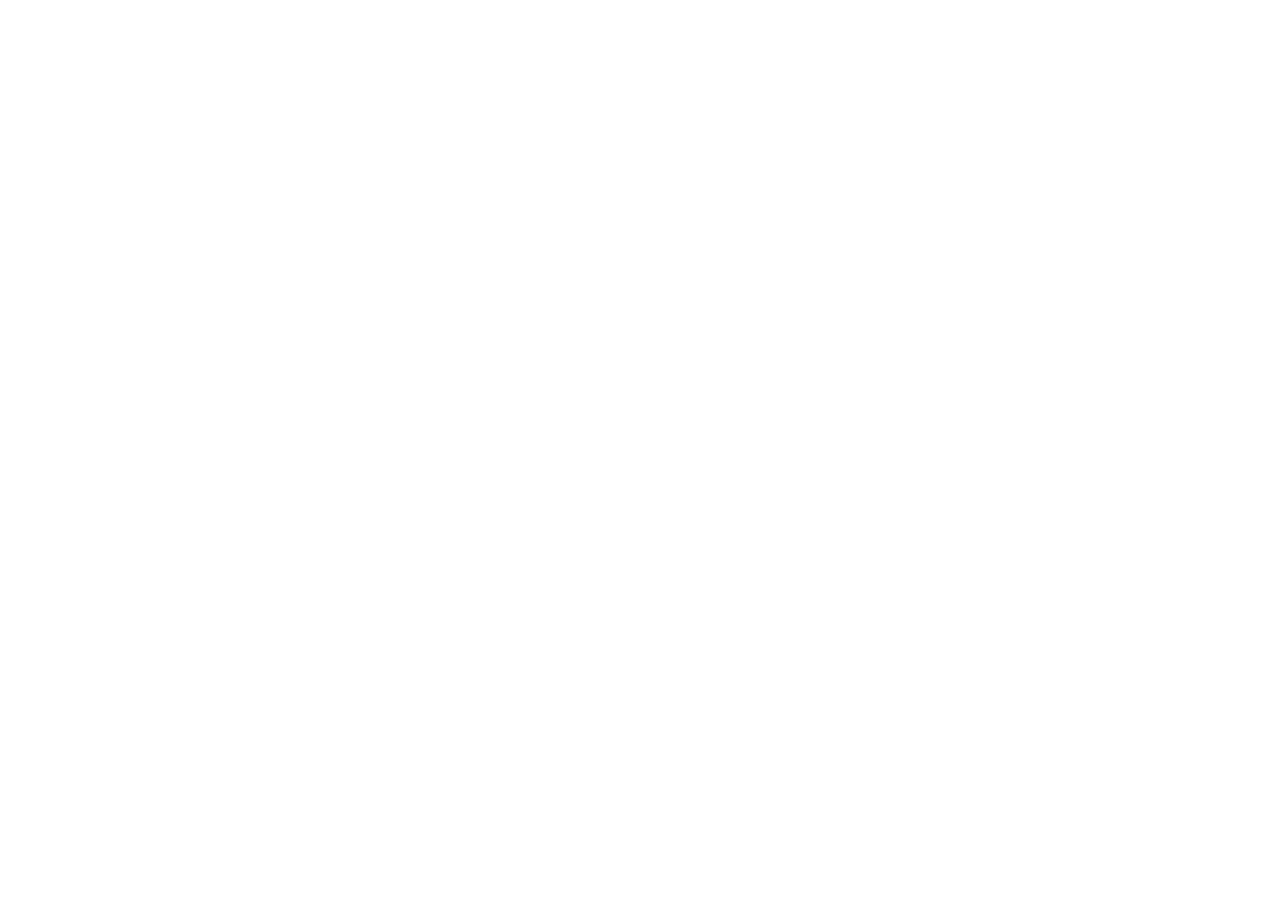
==== commit 699c6d75: "Add files via upload" ====
--- a/index.html
+++ b/index.html
@@ -1,88 +1,12 @@
-<!DOCTYPE html>
-<html lang="th"><head><meta charset="utf-8"/><meta content="width=device-width,initial-scale=1" name="viewport"/><title>V-InsurTech | ระบบบริหารธุรกิจประกันภัย</title><style>
-*{box-sizing:border-box}html{scroll-behavior:smooth}body{margin:0;color:#15334f;font-family:Prompt,"Noto Sans Thai",Tahoma,sans-serif;background:radial-gradient(ellipse at 90% 8%,#c6def5 0,transparent 35%),radial-gradient(ellipse at 0 40%,#d8e8f8 0,transparent 35%),#f2f6fb;line-height:1.65}a{color:inherit;text-decoration:none}.page{max-width:1250px;padding:25px;margin:auto}.glass{background:rgba(255,255,255,.67);border:1px solid #fff;box-shadow:0 14px 44px #173f7110;backdrop-filter:blur(18px);border-radius:24px}header{display:flex;align-items:center;justify-content:space-between;padding:17px 23px;gap:20px;flex-wrap:wrap}.brand{display:flex;align-items:center;gap:13px;font-size:23px;font-weight:800;color:#083b75}.logo{background:linear-gradient(145deg,#237ccc,#083b75);color:white;border-radius:15px;display:grid;place-items:center;width:48px;height:48px;font-size:29px}nav{display:flex;align-items:center;gap:22px;font-weight:700;font-size:14px;flex-wrap:wrap}nav a:hover{color:#237ccc}.btn{display:inline-block;background:linear-gradient(145deg,#1766af,#083b75);color:white;border-radius:13px;padding:12px 22px;font-weight:700;box-shadow:0 6px 18px #083b7525}.outline{background:rgba(255,255,255,.65);border:1px solid #b8cce1;color:#083b75;box-shadow:none}.hero{display:grid;grid-template-columns:1fr 1fr;gap:35px;align-items:center;padding:55px 35px;margin-top:22px}.eyebrow{font-size:12px;font-weight:800;letter-spacing:2px;color:#1766af}h1{font-size:clamp(32px,4vw,51px);line-height:1.25;margin:13px 0 20px;letter-spacing:-1px;color:#0b3056}h1 span{color:#196bb6}.lead{font-size:17px;color:#536d85;max-width:560px}.actions{display:flex;gap:12px;flex-wrap:wrap;margin-top:28px}.demo{background:#f7faffcc;border:1px solid white;border-radius:20px;padding:18px;box-shadow:0 18px 45px #153e7522;transform:rotate(-1deg)}.slider-head,.demotop{display:flex;justify-content:space-between;align-items:center;font-size:12px;color:#698098;border-bottom:1px solid #dbe6ef;padding-bottom:10px}.slider-head strong,.demotop strong{color:#123f73;font-size:15px}.slider-wrap{position:relative;overflow:hidden;margin-top:12px}.slider-wrap{display:grid;grid-template-columns:minmax(0,1fr)}.slider-wrap>.demo-slide{grid-area:1/1;min-width:0;visibility:hidden;opacity:0;pointer-events:none;transition:opacity .45s ease,visibility 0s}.slider-wrap>.demo-slide.is-active{visibility:visible;opacity:1;pointer-events:auto;animation:slide-fade .45s ease}.slider-wrap>.demo-slide:not(.is-active){animation:none!important}.demogrid{display:grid;grid-template-columns:1fr 1fr;gap:10px;margin-top:13px}.mini{background:white;border:1px solid #e1eaf3;border-radius:12px;padding:14px;min-height:95px}.mini small{color:#637d95;font-size:11px}.mini b{display:block;font-size:24px;color:#123f73}.chart{background:white;border-radius:13px;border:1px solid #e1eaf3;margin-top:11px;padding:14px}.bars{height:95px;display:flex;gap:9px;align-items:end;justify-content:space-around;border-bottom:1px solid #d9e6f0;margin-top:12px}.bars i{flex:1;max-width:35px;background:linear-gradient(#62a9e5,#1b5da2);border-radius:5px 5px 0 0}.saving-slide{background:linear-gradient(145deg,#0c3767,#15518f 58%,#2b78c4);color:#fff;border-radius:18px;padding:24px 22px;min-height:352px;display:flex;flex-direction:column;justify-content:center;box-shadow:inset 0 1px 0 rgba(255,255,255,.16)}.saving-kicker{font-size:11px;letter-spacing:2px;font-weight:800;color:#cfe4ff;margin-bottom:10px}.saving-slide h3{margin:0;font-size:27px;line-height:1.35;color:#fff}.saving-highlight{margin:16px 0 14px;font-size:22px;line-height:1.2;font-weight:700;color:#dcebff}.saving-highlight span{display:block;font-size:44px;line-height:1.05;font-weight:900;color:#fff;text-shadow:0 8px 26px rgba(5,17,34,.24)}.saving-slide p{margin:0 0 15px;color:#e5f0fc;font-size:14px}.saving-benefits{display:grid;grid-template-columns:1fr 1fr;gap:10px 14px;padding:0;margin:0;list-style:none}.saving-benefits li{background:rgba(255,255,255,.12);border:1px solid rgba(255,255,255,.18);border-radius:12px;padding:12px 12px;font-size:13px;font-weight:600;color:#f4f9ff}.slider-nav{display:flex;align-items:center;justify-content:center;gap:10px;margin-top:12px}.slider-btn{width:38px;height:38px;border-radius:50%;border:1px solid #d1e0ef;background:#fff;color:#0f4b87;font-size:21px;font-weight:800;cursor:pointer;box-shadow:0 6px 18px rgba(8,59,117,.08)}.slider-btn:hover{transform:translateY(-2px)}.slider-dots{display:flex;gap:8px}.slider-dot{width:9px;height:9px;border-radius:50%;background:#c4d7ea;border:0;cursor:pointer;padding:0}.slider-dot.is-active{width:28px;border-radius:999px;background:#237ccc}.demo-note{text-align:center;color:#6a7e92;font-size:11px;margin-top:9px}@keyframes slide-fade{from{opacity:0;transform:translateY(8px)}to{opacity:1;transform:none}}@media(max-width:720px){.saving-slide{min-height:auto;padding:20px 18px}.saving-slide h3{font-size:22px}.saving-highlight span{font-size:34px}.saving-benefits{grid-template-columns:1fr}}.stats{display:grid;grid-template-columns:repeat(3,1fr);margin:22px 0;padding:20px;text-align:center}.stats div+div{border-left:1px solid #d5e1ec}.stats b{display:block;font-size:34px;color:#0c427d}.stats span{color:#5a7088;font-weight:600}.section{padding:45px 0 12px}.heading{text-align:center;margin:0 auto 28px;max-width:700px}.heading h2{font-size:30px;line-height:1.4;margin:7px 0;color:#103b68}.heading p{color:#617991;margin:0}.grid{display:grid;grid-template-columns:repeat(4,1fr);gap:16px}.feature{padding:23px;min-height:220px;transition:transform .2s,box-shadow .2s}.feature:hover{transform:translateY(-4px);box-shadow:0 18px 35px #103b681a}.ico{width:43px;height:43px;background:#dceafa;border-radius:12px;display:grid;place-items:center;color:#12569b;margin-bottom:15px}.ico svg{width:24px;height:24px;fill:none;stroke:currentColor;stroke-width:1.7;stroke-linecap:round;stroke-linejoin:round}.feature h3{font-size:18px;line-height:1.4;margin:0 0 10px;font-weight:800}.feature p{font-size:14px;color:#526d87;margin:0}.feature small{display:block;font-size:12px;color:#1766af;font-weight:700;margin-top:14px}.plans{display:grid;grid-template-columns:repeat(3,1fr);gap:16px}.plan{padding:30px;min-height:230px;border:1px solid white;border-radius:22px;box-shadow:0 12px 30px #14385b12}.plan h3{font-size:25px;line-height:1.35;margin:14px 0}.plan p{font-size:15px}.silver{background:linear-gradient(145deg,#dce2e9,#fafcff)}.gold{background:linear-gradient(145deg,#f2dfb7,#fffaf1)}.diamond{background:linear-gradient(145deg,#cbe2f8,#f4faff)}.cta{text-align:center;margin-top:28px;padding:38px 24px;background:linear-gradient(120deg,#103b68,#1d609e);color:#fff;border-radius:24px}.cta h2{font-size:29px;line-height:1.4;margin:0}.cta p{color:#e0eaf6}.cta .btn{background:#fff;color:#103b68}.foot{display:flex;justify-content:space-between;gap:20px;flex-wrap:wrap;font-size:12px;color:#60768d;padding:25px 5px}.foot a{font-weight:700}@media(max-width:1000px){.grid{grid-template-columns:repeat(2,1fr)}.hero{padding:32px;gap:22px}}@media(max-width:720px){.page{padding:12px}.hero{grid-template-columns:1fr;padding:25px 20px}.demo{transform:none}nav{gap:13px}nav .btn{padding:8px 12px}.grid,.plans{grid-template-columns:1fr}.feature{min-height:auto}.stats b{font-size:27px}.stats span{font-size:12px}.heading h2{font-size:25px}.hero h1{font-size:35px}.section{padding-top:30px}}@media(prefers-reduced-motion:reduce){*{scroll-behavior:auto;transition:none!important}}
-
-.feature{cursor:pointer;position:relative}.feature:focus-visible{outline:3px solid #237ccc;outline-offset:4px}.feature small{display:flex;align-items:center;justify-content:space-between;gap:10px}.feature .chev{font-size:20px;line-height:1}.feature:hover small{text-decoration:underline}dialog{width:min(620px,calc(100% - 28px));max-height:85vh;overflow:auto;padding:28px;border:1px solid white;border-radius:24px;background:#f5f9fdf5;color:#15334f;box-shadow:0 24px 90px #082c5940;backdrop-filter:blur(20px)}dialog::backdrop{background:#102e5260;backdrop-filter:blur(5px)}.modal-head{display:flex;align-items:flex-start;justify-content:space-between;gap:18px}.modal-head h2{margin:5px 0 0;font-size:25px;line-height:1.4}.close-modal{border:1px solid #cbddeb;border-radius:12px;background:white;color:#123f73;font:inherit;font-size:24px;line-height:1;padding:8px 13px;cursor:pointer}.sublist{list-style:none;padding:0;margin:20px 0}.sublist li{display:flex;gap:13px;align-items:baseline;padding:12px 4px;border-bottom:1px solid #dce6ef;font-weight:600}.sublist li span{color:#1766af;font-size:12px;min-width:26px}.modal-link{margin-top:8px}.modal-count{color:#536d85;font-size:14px;margin:8px 0}
-/* Interactive business cards: lift and subtle color-matched glow */
-#plans .plan{--glow:rgba(106,133,163,.32);--edge:rgba(130,155,180,.7);position:relative;transition:transform .25s cubic-bezier(.2,.8,.2,1),box-shadow .25s ease,border-color .25s ease;cursor:pointer;outline:none}
-#plans .gold{--glow:rgba(207,164,65,.34);--edge:rgba(210,174,88,.78)}
-#plans .diamond{--glow:rgba(54,137,219,.32);--edge:rgba(80,153,225,.78)}
-#plans .plan:hover,#plans .plan:focus-within,#plans .plan:focus-visible,#plans .plan.is-selected{transform:translateY(-9px);border-color:var(--edge);box-shadow:0 20px 38px -9px var(--glow),0 0 18px var(--glow),inset 0 1px 0 rgba(255,255,255,.95);z-index:1}
-#plans .plan:active{transform:translateY(-5px) scale(.99)}
-#plans .plan:focus-visible{outline:2px solid #07549b;outline-offset:4px}
-@media(prefers-reduced-motion:reduce){#plans .plan{transition:none}#plans .plan:hover,#plans .plan:focus-within,#plans .plan:focus-visible,#plans .plan.is-selected,#plans .plan:active{transform:none}}
-
-/* 3D feature cards */
-#featuregrid .feature{padding:0;background:none;border:0;box-shadow:none;backdrop-filter:none;perspective:1200px;min-height:270px;display:grid;transform:none;cursor:pointer;transition:none}
-#featuregrid .flip-inner{display:grid;grid-template:1fr / 1fr;transform-style:preserve-3d;transition:transform .65s cubic-bezier(.22,.75,.25,1);border-radius:24px}
-#featuregrid .face{grid-area:1/1;padding:23px;border-radius:24px;backface-visibility:hidden;-webkit-backface-visibility:hidden;display:flex;flex-direction:column;align-items:flex-start;border:1px solid white;box-shadow:0 14px 44px #173f7110;min-width:0}
-#featuregrid .front{background:linear-gradient(145deg,#ffffffc9,#f4f8fddd)}
-#featuregrid .back{transform:rotateY(180deg);background:linear-gradient(140deg,#e8f3ff,#f9fcff);border-color:#c6dcf4;box-shadow:0 14px 35px #175c9925;pointer-events:none}
-#featuregrid .feature.flipped .flip-inner{transform:rotateY(180deg)}
-#featuregrid .feature.flipped .back{pointer-events:auto}
-#featuregrid .feature.flipped .front{pointer-events:none}
-#featuregrid .back h3{font-size:17px;margin-bottom:8px}
-#featuregrid .back ul{padding-left:19px;margin:3px 0 12px;font-size:13px;font-weight:600;color:#254a70;line-height:1.6}
-#featuregrid .back li{margin-bottom:3px}
-#featuregrid .back .more{font:inherit;font-size:13px;font-weight:700;color:#fff;background:linear-gradient(145deg,#237ccc,#103b68);border:0;border-radius:10px;padding:9px 12px;cursor:pointer;margin-top:auto;width:100%}
-#featuregrid .front small{margin-top:auto;padding-top:12px;width:100%}
-@media(hover:hover) and (pointer:fine){#featuregrid .feature:hover .flip-inner{transform:rotateY(180deg)}#featuregrid .feature:hover .back{pointer-events:auto}#featuregrid .feature:hover .front{pointer-events:none}}
-@media(prefers-reduced-motion:reduce){#featuregrid .flip-inner{transition:none}}
-#deployment .plan{--glow:rgba(106,133,163,.32);--edge:rgba(130,155,180,.7);transition:transform .25s ease,box-shadow .25s ease,border-color .25s ease;display:flex;flex-direction:column}#deployment .gold{--glow:rgba(207,164,65,.34);--edge:rgba(210,174,88,.78)}#deployment .diamond{--glow:rgba(54,137,219,.32);--edge:rgba(80,153,225,.78)}#deployment .plan:hover,#deployment .plan:focus,#deployment .plan.is-selected{transform:translateY(-9px);border-color:var(--edge);box-shadow:0 20px 38px -9px var(--glow),0 0 18px var(--glow)}#deployment strong{margin-top:auto;color:#07549b;font-size:14px}#deployment .plan:focus-visible{outline:2px solid #07549b;outline-offset:4px}@media(prefers-reduced-motion:reduce){#deployment .plan{transition:none}#deployment .plan:hover,#deployment .plan:focus,#deployment .plan.is-selected{transform:none}}
-/* Deployment palette: graduated Deep Blue, independent of business plans */
-#deployment .plan.silver{background:linear-gradient(135deg,#071d3d,#153e70);--glow:rgba(24,76,160,.48);--edge:#5b8bc7;--accent:#eaf4ff;}
-#deployment .plan.gold{background:linear-gradient(135deg,#10366d,#2261a4);--glow:rgba(39,112,207,.46);--edge:#80b5ec;--accent:#f2f8ff;}
-#deployment .plan.diamond{background:linear-gradient(135deg,#20599a,#347cc1);--glow:rgba(61,143,234,.48);--edge:#a2d1ff;--accent:#ffffff;}
-#deployment .plan .eyebrow,#deployment .plan h3,#deployment .plan strong{color:var(--accent)}
-#deployment .plan p{color:#f5f9ff;opacity:1}
-#deployment .plan:focus-visible{outline-color:var(--accent)}
-
-/* Dashboard motion — isolated from other homepage sections */
-.demo{animation:dashboard-float 6s ease-in-out infinite;will-change:transform}
-.demo .mini{animation:metric-reveal .65s ease-out backwards}
-.demo .mini:nth-child(2){animation-delay:.12s}.demo .mini:nth-child(3){animation-delay:.24s}.demo .mini:nth-child(4){animation-delay:.36s}
-.demo .mini b{font-variant-numeric:tabular-nums}
-.demo .bars i{transform-origin:bottom;animation:bar-grow 1.15s cubic-bezier(.22,.8,.3,1) backwards}
-.demo .bars i:nth-child(2){animation-delay:.12s}.demo .bars i:nth-child(3){animation-delay:.24s}.demo .bars i:nth-child(4){animation-delay:.36s}.demo .bars i:nth-child(5){animation-delay:.48s}.demo .bars i:nth-child(6){animation-delay:.60s}.demo .bars i:nth-child(7){animation-delay:.72s}.demo .bars i:nth-child(8){animation-delay:.84s}
-.demo .bars i{transition:filter .2s ease}.demo .bars i:hover{filter:brightness(1.18)}
-@keyframes dashboard-float{0%,100%{translate:0 0}50%{translate:0 -7px}}
-@keyframes metric-reveal{from{opacity:.25;translate:0 8px}to{opacity:1;translate:0 0}}
-@keyframes bar-grow{from{transform:scaleY(0)}to{transform:scaleY(1)}}
-@media(prefers-reduced-motion:reduce){.demo,.demo .mini,.demo .bars i{animation:none!important;transition:none!important}}
-
-nav .contact-nav{display:inline-flex;align-items:center;justify-content:center;padding:11px 22px;border-radius:13px;border:1px solid #1766af66;background:rgba(255,255,255,.68);color:#083b75;transition:transform .22s,box-shadow .22s,background .22s}nav .contact-nav:hover,nav .contact-nav:focus-visible{transform:translateY(-3px);box-shadow:0 8px 24px #1766af40;background:#e0efff;color:#083b75}#contact{scroll-margin-top:24px;text-align:center;padding:36px 24px;margin:24px 0}#contact h2{color:#083b75;margin:8px 0}#contact p{max-width:650px;margin:10px auto;color:#536d85}.contact-note{display:inline-block;margin-top:12px;border:1px solid #c7dbee;border-radius:14px;background:#ffffffa6;padding:12px 20px;font-size:14px;color:#365c81}
-
-/* V12: product discovery */
-section[id]{scroll-margin-top:24px}.why-grid{display:grid;grid-template-columns:repeat(3,1fr);gap:16px}.why-card{padding:25px}.why-card h3{font-size:19px;margin:12px 0 6px}.why-card p{margin:0;font-size:14px;color:#526d87}.why-num{display:inline-grid;place-items:center;width:42px;height:42px;border-radius:12px;background:#dceafa;color:#12569b;font-weight:800}.product-intro{margin-top:35px;border-top:1px solid #d3e1ee}.product-intro .heading{margin-bottom:18px}.product-links{display:flex;gap:10px;justify-content:center;flex-wrap:wrap}#deployment .plan{cursor:pointer}#deployment .plan strong{padding-top:12px}#plans .plan{display:flex;flex-direction:column}#plans .plan a{margin-top:auto;font-weight:700;color:#07549b}#deployment .plan.diamond{background:linear-gradient(135deg,#16477f,#2869a9)}.benefits{padding-left:24px;line-height:1.9}.benefits li{margin-bottom:8px;font-weight:600}.deploy-note{background:#e5eef9;border-radius:12px;padding:14px;margin:20px 0;font-size:14px}.usage-panel{padding:24px}.usage-tabs{display:flex;gap:8px;flex-wrap:wrap;margin-bottom:20px}.usage-tabs button,.interest-form input,.interest-form select,.interest-form textarea{font:inherit;border:1px solid #c5d8eb;border-radius:12px;background:#fff;color:#15334f;padding:10px 13px}.usage-tabs button{cursor:pointer;font-weight:700}.usage-tabs button[aria-pressed=true]{background:#103b68;color:white}.usage-screen{background:#fff;border:1px solid #dce7f2;border-radius:16px;padding:20px}.usage-step{color:#1766af;font-size:13px;font-weight:700}.usage-screen h3{margin:8px 0}.usage-table{display:grid;gap:8px;margin-top:16px}.usage-row{display:flex;justify-content:space-between;gap:16px;padding:12px;background:#eff5fb;border-radius:9px}.usage-row span:last-child{font-weight:700;text-align:right}.usage-footer{display:flex;justify-content:space-between;align-items:center;gap:12px;margin-top:16px;flex-wrap:wrap}.usage-footer span{color:#60768d;font-size:12px}.btn{border:0;cursor:pointer;font:inherit;font-weight:700}.btn.outline{border:1px solid #b8cce1}.interest-form{max-width:760px;margin:24px auto 0;text-align:left}.form-grid{display:grid;grid-template-columns:1fr 1fr;gap:15px;margin-bottom:18px}.interest-form label{display:grid;gap:5px;font-weight:700;font-size:14px}.interest-form input,.interest-form select,.interest-form textarea{width:100%;min-width:0}.wide{grid-column:1/-1}#inquiry-result{margin-top:18px}#inquiry-result button{margin-top:10px}#copy-status{font-size:13px}button:focus-visible,a:focus-visible{outline:3px solid #237ccc;outline-offset:3px}@media(max-width:720px){.why-grid{grid-template-columns:1fr}.form-grid{grid-template-columns:1fr}.usage-panel{padding:14px}.usage-tabs button{width:100%}.usage-row{font-size:13px}.product-intro{margin-top:20px}}
-</style></head><body><main class="page"><header class="glass"><a class="brand" href="index.html"><span class="logo">V</span>V-InsurTech</a><nav><a aria-current="page" href="index.html">หน้าหลัก</a><a href="#why">ทำไมต้องใช้เรา</a><a href="#product">โปรแกรม</a><a href="#usage">ตัวอย่างการใช้งาน</a><a class="contact-nav" href="#contact">ติดต่อ</a></nav></header>
-<section class="hero glass"><div><div class="eyebrow">INSURANCE BUSINESS MANAGEMENT</div><h1>บริหารธุรกิจประกันภัย<br/><span>ครบจบในระบบเดียว</span></h1><p class="lead">จัดการงานขาย กรมธรรม์ ต่ออายุ การเงิน บัญชี และรายงานการบริหาร ให้เป็นระบบเดียวกัน ตั้งแต่งานประจำวันจนถึงภาพรวมธุรกิจ</p><div class="actions"><a class="btn" href="#product">สำรวจโปรแกรม →</a><a class="btn outline" href="#usage">ดูตัวอย่างการใช้งาน</a></div></div><div class="demo"><div class="slider-head"><strong>V-InsurTech Product Preview</strong><span>ภาพจำลอง</span></div><div class="slider-wrap" id="demo-slider"><section class="demo-slide is-active" data-slide="0" aria-hidden="false"><div class="demotop"><strong>V-InsurTech Dashboard</strong><span>ภาพตัวอย่าง 1</span></div><div class="demogrid"><div class="mini"><small>กรมธรรม์</small><b>1,248</b><small>รายการตัวอย่าง</small></div><div class="mini"><small>ใกล้ครบกำหนดต่ออายุ</small><b>86</b><small>รายการตัวอย่าง</small></div><div class="mini"><small>เบี้ยประกันภัย</small><b>฿ 2.45M</b><small>ยอดตัวอย่าง</small></div><div class="mini"><small>ลูกหนี้คงค้าง</small><b>฿ 185K</b><small>ยอดตัวอย่าง</small></div></div><div class="chart"><strong style="font-size:13px">ภาพรวมยอดขายรายเดือน</strong><div aria-label="กราฟประกอบจากข้อมูลสมมุติ" class="bars"><i style="height:35%"></i><i style="height:55%"></i><i style="height:43%"></i><i style="height:69%"></i><i style="height:58%"></i><i style="height:85%"></i><i style="height:76%"></i><i style="height:94%"></i></div></div></section><section class="demo-slide saving-slide" data-slide="1" aria-hidden="true" inert><div class="saving-kicker">COST SAVING HIGHLIGHT</div><div class="demotop" style="border-bottom:0;padding-bottom:0;margin-bottom:10px;color:#d7e8fb"><strong style="color:#fff">V-InsurTech ช่วยลดต้นทุน</strong><span style="color:#d7e8fb">ภาพตัวอย่าง 2</span></div><h3>V-InsurTech ช่วยลดต้นทุนด้านพนักงานบัญชี</h3><div class="saving-highlight">ประหยัดได้มากกว่า<span>300,000 บาท+ / ปี</span></div><p>ลดงานซ้ำซ้อนจากการบันทึกข้อมูล การติดตามเอกสาร และการสรุปรายงานบัญชี ช่วยให้ทีมงานทำงานได้มีประสิทธิภาพขึ้นในระบบเดียว</p><ul class="saving-benefits"><li>ลดเวลางานเอกสารและการลงข้อมูลซ้ำ</li><li>รวมข้อมูลการเงิน บัญชี และรายงานไว้ในที่เดียว</li><li>ช่วยลดภาระการติดตามยอดค้างและการต่ออายุ</li><li>เพิ่มความพร้อมในการตรวจสอบและสรุปรายงาน</li></ul></section></div><div class="slider-nav"><button class="slider-btn" id="demo-prev" type="button" aria-label="สไลด์ก่อนหน้า">‹</button><div class="slider-dots" role="tablist" aria-label="ตัวเลือกสไลด์"><button class="slider-dot is-active" type="button" role="tab" aria-selected="true" aria-label="ไปยังสไลด์ 1"></button><button class="slider-dot" type="button" role="tab" aria-selected="false" aria-label="ไปยังสไลด์ 2"></button></div><button class="slider-btn" id="demo-next" type="button" aria-label="สไลด์ถัดไป">›</button></div><div class="demo-note">ภาพจำลอง 2 ภาพจะสลับอัตโนมัติทุกประมาณ 7 วินาที · ข้อมูลและตัวเลขเป็นตัวอย่างสมมุติ ควรตรวจสอบก่อนใช้งานจริง</div></div></section>
-<section class="stats glass"><div><b>57</b><span>รายการฟังก์ชัน</span></div><div><b>8</b><span>หมวดหมู่การทำงาน</span></div><div><b>3</b><span>ประเภทผู้ใช้งาน</span></div></section><section class="section" id="why"><div class="heading"><div class="eyebrow">WHY V-INSURTECH</div><h2>ทำไมต้องใช้ V-InsurTech</h2><p>ออกแบบเพื่อช่วยให้ธุรกิจประกันภัยบริหารงานเป็นระบบ ลดภาระงานประจำวัน และติดตามข้อมูลได้ง่ายขึ้น</p></div><div class="why-grid"><article class="why-card glass"><span class="why-num">01</span><h3>ครบวงจรในระบบเดียว</h3><p>เชื่อมงานขาย กรมธรรม์ เคลม การเงิน บัญชี และรายงาน ลดการทำงานแยกหลายระบบ</p></article><article class="why-card glass"><span class="why-num">02</span><h3>ไม่พลาดการติดตามลูกค้า</h3><p>จัดการงานต่ออายุและแจ้งเตือนผ่าน SMS และ Email ตามฟังก์ชันที่รองรับ</p></article><article class="why-card glass"><span class="why-num">03</span><h3>ควบคุมการเงินได้ชัดเจน</h3><p>ติดตามลูกหนี้ เจ้าหนี้ การผ่อนชำระ และรายงานทางบัญชีตามรูปแบบธุรกิจ</p></article><article class="why-card glass"><span class="why-num">04</span><h3>กำหนดสิทธิ์และการอนุมัติ</h3><p>แยกสิทธิ์ผู้ใช้งานและกำหนดรหัสสำหรับการแก้ไข อนุมัติ และส่งออกข้อมูล</p></article><article class="why-card glass"><span class="why-num">05</span><h3>ยืดหยุ่นในการติดตั้ง</h3><p>เลือกแนวทาง Online, Offline หรือ Hybrid ให้เหมาะกับการทำงานและการควบคุมข้อมูล</p></article><article class="why-card glass"><span class="why-num">06</span><h3>รองรับธุรกิจหลายขนาด</h3><p>เลือกกลุ่มฟังก์ชันตามลักษณะธุรกิจ ตั้งแต่ตัวแทนและนายหน้าจนถึงบริษัทโบรกเกอร์</p></article></div></section><section class="section product-intro" id="product"><div class="heading"><div class="eyebrow">OUR PRODUCT</div><h2>โปรแกรมบริหารธุรกิจประกันภัย</h2><p>เลือกรูปแบบการติดตั้งและรูปแบบธุรกิจที่เหมาะกับคุณ พร้อมสำรวจฟังก์ชันของระบบ</p></div><div class="product-links"><a class="btn outline" href="#deployment">รูปแบบการติดตั้ง</a><a class="btn outline" href="#plans">รูปแบบธุรกิจ</a><a class="btn outline" href="#features">57 ฟังก์ชัน</a></div></section><section class="section" id="deployment"><div class="heading"><div class="eyebrow">FLEXIBLE DEPLOYMENT</div><h2>เลือกใช้งานระบบได้ 3 รูปแบบ</h2><p>เลือกรูปแบบการติดตั้งให้เหมาะกับการทำงานและการควบคุมข้อมูลของธุรกิจ</p></div><div class="plans"><article aria-haspopup="dialog" aria-label="ดูข้อดี ระบบออฟไลน์" class="plan silver" data-deploy="offline" role="button" tabindex="0"><div class="eyebrow">OFFLINE</div><h3>ระบบออฟไลน์</h3><p>ติดตั้งระบบภายในองค์กร ควบคุมข้อมูลได้เอง และรองรับงานภายในที่ไม่จำเป็นต้องเชื่อมต่ออินเทอร์เน็ต</p><strong>ดูข้อดีและข้อควรพิจารณา →</strong></article><article aria-haspopup="dialog" aria-label="ดูข้อดี ระบบออนไลน์" class="plan gold" data-deploy="online" role="button" tabindex="0"><div class="eyebrow">ONLINE</div><h3>ระบบออนไลน์</h3><p>ใช้งานผ่านอินเทอร์เน็ต เข้าถึงระบบได้จากหลายสถานที่ เหมาะกับทีมงานที่ต้องการความคล่องตัว</p><strong>ดูข้อดีและข้อควรพิจารณา →</strong></article><article aria-haspopup="dialog" aria-label="ดูข้อดี ระบบผสมผสาน" class="plan diamond" data-deploy="hybrid" role="button" tabindex="0"><div class="eyebrow">HYBRID</div><h3>ระบบผสมผสาน</h3><p>ผสานการทำงานแบบออนไลน์และออฟไลน์ เพื่อความยืดหยุ่นและความต่อเนื่องในการดำเนินธุรกิจ</p><strong>ดูข้อดีและข้อควรพิจารณา →</strong></article></div></section><section class="section" id="plans"><div class="heading"><div class="eyebrow">FOR YOUR BUSINESS</div><h2>เลือกรูปแบบธุรกิจประกันภัย</h2><p>เลือกฟังก์ชันตามลักษณะและความจำเป็นของธุรกิจ</p></div><div class="plans"><article class="plan silver"><div class="eyebrow">BASIC</div><h3>ตัวแทน / นายหน้า</h3><p>เน้นจัดการงานขาย กรมธรรม์ ติดตามลูกค้า และเตือนต่ออายุ</p><a href="packages.html">เปรียบเทียบฟังก์ชัน →</a></article><article class="plan gold"><div class="eyebrow">PROFESSIONAL</div><h3>ตัวแทน / นายหน้าจด VAT</h3><p>เพิ่มการจัดการเอกสารภาษี การเงิน และรายงานบัญชีตามรูปแบบธุรกิจ</p><a href="packages.html">เปรียบเทียบฟังก์ชัน →</a></article><article class="plan diamond"><div class="eyebrow">ENTERPRISE</div><h3>บริษัทโบรกเกอร์</h3><p>ครอบคลุมการจัดการตัวแทน การบัญชี รายงาน นปว. และระบบควบคุมสิทธิ์</p><a href="packages.html">เปรียบเทียบฟังก์ชัน →</a></article></div></section><section class="section" id="features"><div class="heading"><div class="eyebrow">CORE FEATURES</div><h2>ฟังก์ชันที่ครอบคลุมทุกขั้นตอนธุรกิจ</h2><p>ตั้งแต่การขายประกันภัย ไปจนถึงการเงิน บัญชี และการควบคุมสิทธิ์การใช้งาน</p></div><div class="grid" id="featuregrid"></div><p style="text-align:center;color:#536d85;font-size:13px;margin-top:18px">เลื่อนเมาส์หรือแตะการ์ดเพื่อพลิกดูฟังก์ชันย่อย แล้วเลือกดูรายการทั้งหมด</p></section><section class="section" id="usage"><div class="heading"><div class="eyebrow">PRODUCT WALKTHROUGH</div><h2>ดูตัวอย่างการใช้งาน</h2><p>ทดลองดูขั้นตอนการทำงานผ่านหน้าจอจำลองก่อนตัดสินใจใช้งานจริง</p></div><div class="usage-panel glass"><div aria-label="เลือกตัวอย่างการใช้งาน" class="usage-tabs" role="group"><button aria-pressed="true" data-demo="sales" type="button">01 งานขายและใบเสนอราคา</button><button aria-pressed="false" data-demo="renew" type="button">02 ติดตามต่ออายุ</button><button aria-pressed="false" data-demo="finance" type="button">03 การเงินและบัญชี</button></div><div aria-live="polite" id="usage-content"></div><div class="usage-footer"><span>ข้อมูลสมมุติ · ไม่ใช่ระบบใช้งานจริง</span><button class="btn" id="next-demo" type="button">ขั้นตอนถัดไป →</button></div></div></section>
-
-
-<section aria-labelledby="contact-title" class="glass" id="contact"><div class="eyebrow">CONTACT US</div><h2 id="contact-title">สนใจ / สอบถามข้อมูลเพิ่มเติม</h2><p>สอบถามรายละเอียดระบบ การทดลองใช้งาน และรูปแบบการติดตั้งที่เหมาะกับธุรกิจของคุณ</p><div class="contact-note">ยังไม่ได้ระบุเบอร์โทรศัพท์ LINE หรืออีเมลสำหรับติดต่อจริง แบบฟอร์มนี้ใช้จัดเตรียมข้อความสอบถามเท่านั้น</div><form class="interest-form" id="interest-form"><div class="form-grid"><label>ชื่อผู้ติดต่อ<input autocomplete="name" id="person" placeholder="ชื่อ - นามสกุล"/></label><label>ชื่อกิจการ<input autocomplete="organization" id="company" placeholder="ชื่อบริษัท / กิจการ"/></label><label>รูปแบบธุรกิจ<select id="business"><option value="">เลือกรูปแบบธุรกิจ</option><option>ตัวแทน / นายหน้า</option><option>ตัวแทน / นายหน้าจด VAT</option><option>บริษัทโบรกเกอร์</option></select></label><label>รูปแบบการติดตั้งที่สนใจ<select id="install"><option value="">ยังไม่แน่ใจ</option><option>Offline</option><option>Online</option><option>Hybrid</option></select></label><label class="wide">รายละเอียดที่ต้องการสอบถาม<textarea id="message" placeholder="เช่น สนใจทดลองใช้ระบบ หรือสอบถามการติดตั้ง" rows="3"></textarea></label></div><button class="btn" type="submit">จัดเตรียมข้อความสอบถาม</button><div hidden="" id="inquiry-result"><label>ข้อความสำหรับคัดลอก<textarea id="inquiry-text" readonly="" rows="6"></textarea></label><button class="btn outline" id="copy-inquiry" type="button">คัดลอกข้อความ</button><p id="copy-status" role="status"></p></div></form></section><footer class="foot"><span>V-InsurTech © 2026 · เว็บไซต์จำลอง · การแบ่งแพ็กเกจเป็นข้อเสนอเบื้องต้น</span><a href="packages.html">เปรียบเทียบแพ็กเกจ</a></footer></main><dialog aria-labelledby="modalTitle" id="featureModal"><div class="modal-head"><div><div class="eyebrow">FEATURE DETAILS</div><h2 id="modalTitle"></h2></div><button aria-label="ปิดหน้าต่าง" class="close-modal" type="button">×</button></div><p class="modal-count" id="modalCount"></p><ol class="sublist" id="modalList"></ol><a class="btn modal-link" href="packages.html">เปรียบเทียบแพ็กเกจ →</a></dialog><dialog aria-labelledby="deployTitle" id="deployModal"><div class="modal-head"><div><div class="eyebrow">DEPLOYMENT DETAILS</div><h2 id="deployTitle"></h2></div><button aria-label="ปิดหน้าต่าง" class="close-modal" type="button">×</button></div><p id="deployIntro"></p><h3>ข้อดีของรูปแบบนี้</h3><ul class="benefits" id="deployBenefits"></ul><div class="deploy-note" id="deployNote"></div><button class="btn" id="deployInterest" type="button">สนใจรูปแบบนี้ →</button></dialog><script>
-const items=[['ภาพรวมและงานขาย','แดชบอร์ด สร้างกลุ่มข้อมูลประกันใหม่ และต่ออายุประกันภัย',3,'<rect x="3" y="3" width="7" height="7" rx="1"/><rect x="14" y="3" width="7" height="7" rx="1"/><rect x="3" y="14" width="7" height="7" rx="1"/><rect x="14" y="14" width="7" height="7" rx="1"/>'],['ใบเสนอราคา','สร้างใบเสนอราคารถใหม่ แบบกลุ่ม และนิติบุคคล พร้อมส่ง Mail และ SMS',5,'<path d="M6 3h9l4 4v14H6zM14 3v5h5M9 12h7M9 16h7"/>'],['เคลมและเอกสาร','จัดการข้อมูลเคลมประกัน และใบแจ้งหนี้',2,'<path d="M12 3l8 3v6c0 5-8 9-8 9S4 17 4 12V6zM8 12l3 3 5-5"/>'],['การเงินและบัญชี','รับชำระเบี้ย ลูกหนี้ เจ้าหนี้ ใบเสร็จ ภาษี และข้อมูลคู่ค้า',14,'<rect x="3" y="5" width="18" height="14" rx="2"/><path d="M3 9h18M6 15h5"/>'],['รายงานทางบัญชีและการบริหาร','สมุดรายวัน บัญชีแยกประเภท งบทดลอง งบกำไรขาดทุน และรายงาน นปว.',14,'<path d="M4 20V4M4 20h16M8 16v-4M12 16V8M16 16V5M20 16v-7"/>'],['ระบบติดตามและแจ้งเตือน','แจ้งเตือนต่ออายุ ค่างวด และอวยพรวันเกิดผ่าน SMS และ Email',5,'<path d="M18 8a6 6 0 0 0-12 0c0 8-3 8-3 10h18c0-2-3-2-3-10M10 21h4"/>'],['ตั้งค่าข้อมูลระบบ','บริษัทประกัน ผังบัญชี ธนาคาร เอกสาร พนักงาน และรหัสข้อมูล',8,'<circle cx="12" cy="12" r="3"/><path d="M12 2v4M12 18v4M2 12h4M18 12h4M5 5l3 3M16 16l3 3M5 19l3-3M16 8l3-3"/>'],['ระบบอนุมัติ สิทธิ์และความปลอดภัย','กำหนดสิทธิ์ผู้ใช้งานและรหัสควบคุมการแก้ไข อนุมัติ และ Export',6,'<rect x="5" y="10" width="14" height="11" rx="2"/><path d="M8 10V7a4 4 0 0 1 8 0v3M12 14v3"/>']];const details=[[[1, "แดชบอร์ด", "111"], [2, "สร้างกลุ่ม - ข้อมูลประกันใหม่", "111"], [3, "ต่ออายุประกันภัย", "111"]], [[4, "ใบเสนอราคารถใหม่", "111"], [5, "ใบเสนอราคาแบบกลุ่ม", "211"], [6, "ใบเสนอราคานิติ", "111"], [7, "ส่ง Mail", "111"], [8, "ส่ง SMS", "111"]], [[9, "เคลมประกัน", "111"], [10, "ใบแจ้งหนี้", "211"]], [[11, "รับชำระเบี้ยลูกค้าแบบกลุ่ม", "211"], [12, "ดูผ่อนรายวัน", "111"], [13, "ดูผ่อนรายเดือน", "111"], [14, "บันทึกรับเช็ค-เบี้ยจ่ายประกัน", "211"], [15, "เจ้าหนี้คงค้าง", "211"], [16, "ลูกหนี้คงค้าง", "111"], [17, "เพิ่มคู่ค้า", "011"], [18, "เพิ่มทรัพย์สิน", "011"], [19, "Agency / Affiliate", "221"], [20, "จ่ายเบี้ย บจ.ประกัน", "211"], [21, "ออกใบเสร็จ", "211"], [22, "รายงานภาษีซื้อ", "011"], [23, "รายงานภาษีขาย", "011"], [24, "ใบหักภาษี", "211"]], [[25, "สมุดรายวันขาย", "011"], [26, "ออกใบเสร็จ-ใบลดหนี้", "211"], [27, "สมุดรายวันรับ", "011"], [28, "สมุดรายวันจ่าย", "011"], [29, "สมุดรายวันทั่วไป", "011"], [30, "ค่าเสื่อมราคาทรัพย์สิน", "011"], [31, "รายงานลูกหนี้คงค้าง", "111"], [32, "รายงาน นปว.", "021"], [33, "บัญชีแยกประเภท", "011"], [34, "ปิดบัญชี", "011"], [35, "งบกำไรขาดทุน", "011"], [36, "งบกำไรขาดทุนทั้งปี", "011"], [37, "งบทดลอง", "011"], [38, "พิมพ์รายงานสมุดรายวัน", "011"]], [[39, "EMAIL เตือนต่ออายุ (กลุ่ม)", "111"], [40, "SMS เตือนต่ออายุ (รายเดี่ยว)", "111"], [41, "SMS เตือนค่างวด", "111"], [42, "Email ตามใบเตือน", "111"], [43, "SMS อวยพรวันเกิด", "111"]], [[44, "บริษัทประกัน", "111"], [45, "ผังบัญชี", "011"], [46, "ธนาคาร", "211"], [47, "ตั้งค่าเอกสาร", "111"], [48, "ข้อมูลพนักงาน", "211"], [49, "ตั้งค่าประเภทประกัน", "111"], [50, "ตั้งค่ารหัสรถ", "111"], [51, "ตั้งค่ารหัสไปรษณีย์", "111"]], [[52, "สิทธิ์การใช้งาน", "111"], [53, "ตั้งค่ารหัสแก้ไขงาน (1)", "211"], [54, "ตั้งค่ารหัสอนุมัติ (2)", "211"], [55, "ตั้งค่ารหัส Export (3)", "111"], [56, "ตั้งค่ารหัสแก้ไขเช็ค (4)", "011"], [57, "ตั้งค่ารหัสยกเลิกชำระค่าเบี้ย/แก้ไข (5)", "211"]]];
-const grid=document.querySelector('#featuregrid'), modal=document.querySelector('#featureModal');
-grid.innerHTML=items.map(([t,d,n,s],i)=>`<article class="feature" tabindex="0" role="button" aria-label="พลิกการ์ด: ${t}" aria-expanded="false" data-i="${i}"><div class="flip-inner"><div class="face front"><div class="ico"><svg viewBox="0 0 24 24" aria-hidden="true">${s}</svg></div><h3>${t}</h3><p>${d}</p><small>${n} ฟังก์ชัน · พลิกดูรายละเอียด <span class="chev" aria-hidden="true">↻</span></small></div><div class="face back"><div class="eyebrow">${n} FEATURES</div><h3>${t}</h3><ul>${details[i].slice(0,3).map(x=>`<li>${x[1]}</li>`).join('')}</ul><button type="button" class="more" aria-haspopup="dialog" tabindex="-1">ดูทั้งหมด ${n} ฟังก์ชัน →</button></div></div></article>`).join('');
-let lastCard; function openDetails(card){lastCard=card;const i=Number(card.dataset.i);document.querySelector('#modalTitle').textContent=items[i][0];document.querySelector('#modalCount').textContent=details[i].length+' รายการฟังก์ชันย่อย';const list=document.querySelector('#modalList');list.replaceChildren();for(const [num,name] of details[i]){const li=document.createElement('li'),n=document.createElement('span');n.textContent=String(num).padStart(2,'0');li.append(n,document.createTextNode(name));list.append(li);}modal.showModal();}
-function flip(c,on){c.classList.toggle('flipped',on);c.setAttribute('aria-expanded',String(on));c.querySelector('.more').tabIndex=on?0:-1;}
-grid.addEventListener('click',e=>{const c=e.target.closest('.feature');if(!c)return;if(e.target.closest('.more')){openDetails(c);return;}if(matchMedia('(hover:hover) and (pointer:fine)').matches){openDetails(c);}else{flip(c,!c.classList.contains('flipped'));}});
-grid.addEventListener('keydown',e=>{const c=e.target.closest('.feature');if(c&&e.target===c&&(e.key==='Enter'||e.key===' ')){e.preventDefault();flip(c,!c.classList.contains('flipped'));}});
-modal.querySelector('.close-modal').onclick=()=>modal.close();modal.addEventListener('click',e=>{if(e.target===modal){const r=modal.getBoundingClientRect();if(e.clientX<r.left||e.clientX>r.right||e.clientY<r.top||e.clientY>r.bottom)modal.close()}});modal.addEventListener('close',()=>lastCard?.focus());</script><script>
-(()=>{const nums=[...document.querySelectorAll('.demo .mini b')];if(nums.length===4&&!matchMedia('(prefers-reduced-motion: reduce)').matches){const final=nums.map(n=>n.textContent);const format=[v=>Math.round(v*1248).toLocaleString('en-US'),v=>String(Math.round(v*86)),v=>'฿ '+(v*2.45).toFixed(2)+'M',v=>'฿ '+Math.round(v*185)+'K'];const start=performance.now();function tick(now){const t=Math.min(1,(now-start)/1450),e=1-Math.pow(1-t,3);nums.forEach((n,i)=>n.textContent=t===1?final[i]:format[i](e));if(t<1)requestAnimationFrame(tick)}requestAnimationFrame(tick)}const slides=[...document.querySelectorAll('#demo-slider .demo-slide')],dots=[...document.querySelectorAll('.slider-dot')];if(slides.length){let current=0,timer;const setSlide=i=>{current=(i+slides.length)%slides.length;slides.forEach((s,idx)=>{const active=idx===current;s.classList.toggle('is-active',active);s.setAttribute('aria-hidden',String(!active));s.inert=!active;});dots.forEach((d,idx)=>{d.classList.toggle('is-active',idx===current);d.setAttribute('aria-selected',String(idx===current));});};const autoplay=()=>{clearInterval(timer);if(!matchMedia('(prefers-reduced-motion: reduce)').matches)timer=setInterval(()=>setSlide(current+1),7000)};document.getElementById('demo-prev')?.addEventListener('click',()=>{setSlide(current-1);autoplay()});document.getElementById('demo-next')?.addEventListener('click',()=>{setSlide(current+1);autoplay()});dots.forEach((d,idx)=>d.addEventListener('click',()=>{setSlide(idx);autoplay()}));setSlide(0);autoplay();} })();
-</script><script>
-(()=>{
-const data={offline:{name:'OFFLINE — ระบบออฟไลน์',intro:'ติดตั้งระบบบนเครื่องหรือเซิร์ฟเวอร์ภายในองค์กร',benefits:['ควบคุมสถานที่จัดเก็บข้อมูลและการเข้าถึงภายในองค์กรได้เอง','งานที่รองรับการทำงานภายในสามารถดำเนินต่อได้แม้ไม่มีอินเทอร์เน็ต','กำหนดแนวทางสำรองข้อมูลและการดูแลระบบตามนโยบายองค์กร'],note:'ต้องเตรียมเครื่องหรือเซิร์ฟเวอร์ การดูแลระบบ และการสำรองข้อมูล ฟังก์ชันที่ต้องติดต่อบริการภายนอก เช่น SMS หรือ Email ยังต้องใช้อินเทอร์เน็ต'},online:{name:'ONLINE — ระบบออนไลน์',intro:'ใช้งานผ่านอินเทอร์เน็ต เหมาะกับทีมที่ต้องทำงานหลายสถานที่',benefits:['เข้าถึงระบบจากสถานที่ต่าง ๆ ตามสิทธิ์ที่กำหนด','ลดภาระในการจัดเตรียมเซิร์ฟเวอร์ภายใน หากเลือกบริการโฮสต์','รองรับการทำงานร่วมกันโดยใช้ข้อมูลส่วนกลาง'],note:'ต้องมีอินเทอร์เน็ตที่เหมาะสม ควรยืนยันเงื่อนไขการจัดเก็บข้อมูล การสำรองข้อมูล และการดูแลระบบก่อนใช้งาน'},hybrid:{name:'HYBRID — ระบบผสมผสาน',intro:'ผสมแนวทางการทำงานออนไลน์และออฟไลน์',benefits:['เพิ่มความยืดหยุ่นในการเลือกสถานที่ทำงานและจัดเก็บข้อมูล','ช่วยให้มีแนวทางรองรับงานภายในเมื่ออินเทอร์เน็ตขัดข้อง','สามารถวางแผนสำรองและประสานข้อมูลระหว่างระบบตามขอบเขตที่ออกแบบ'],note:'ต้องยืนยันว่าฟังก์ชันใดทำงานออฟไลน์ได้ วิธีซิงก์ข้อมูล การจัดการข้อมูลซ้ำ และรอบสำรองข้อมูลก่อนติดตั้ง'}};
-const dlg=document.querySelector('#deployModal');let current='',last=null;
-function open(card){current=card.dataset.deploy;last=card;const d=data[current];document.querySelectorAll('#deployment .plan').forEach(c=>c.classList.toggle('is-selected',c===card));document.querySelector('#deployTitle').textContent=d.name;document.querySelector('#deployIntro').textContent=d.intro;document.querySelector('#deployBenefits').replaceChildren(...d.benefits.map(x=>{const li=document.createElement('li');li.textContent=x;return li}));document.querySelector('#deployNote').textContent=d.note;dlg.showModal()}
-document.querySelectorAll('#deployment .plan').forEach(card=>{card.onclick=()=>open(card);card.onkeydown=e=>{if(e.key==='Enter'||e.key===' '){e.preventDefault();open(card)}}});dlg.querySelector('.close-modal').onclick=()=>dlg.close();dlg.addEventListener('close',()=>last?.focus());document.querySelector('#deployInterest').onclick=()=>{dlg.close();document.querySelector('#install').value={offline:'Offline',online:'Online',hybrid:'Hybrid'}[current];document.querySelector('#contact').scrollIntoView({behavior:'smooth'});document.querySelector('#person').focus({preventScroll:true})};
-document.querySelectorAll('#plans .plan').forEach(card=>{card.tabIndex=0;card.setAttribute('role','link');card.onclick=e=>{if(!e.target.closest('a'))location.href='packages.html'};card.onkeydown=e=>{if(e.target===card&&(e.key==='Enter'||e.key===' ')){e.preventDefault();location.href='packages.html'}}});
-const examples={sales:[['เลือกข้อมูลสำหรับเสนอราคา','เริ่มจากข้อมูลรถและประเภทประกันที่ต้องการ',[['ลูกค้า','ลูกค้าตัวอย่าง A'],['ทะเบียนรถ','รถตัวอย่าง'],['ประเภทประกัน','ชั้น 1']]],['จัดทำใบเสนอราคา','บันทึกข้อมูลแผนประกันเพื่อใช้ในการเสนอราคา',[['บริษัทประกัน','บริษัทตัวอย่าง'],['เบี้ยประกัน','12,500 บาท (สมมุติ)'],['สถานะ','รอตรวจสอบ']]],['ส่งข้อมูลให้ลูกค้า','เตรียมใบเสนอราคาและช่องทางส่งข้อมูล',[['เอกสาร','ใบเสนอราคาตัวอย่าง'],['ช่องทาง','Mail / SMS'],['สถานะ','พร้อมส่ง (จำลอง)']]]],renew:[['ตรวจสอบรายการครบกำหนด','ดูรายการที่ต้องติดตามต่ออายุ',[['กรมธรรม์','DEMO-001'],['ลูกค้า','ลูกค้าตัวอย่าง B'],['สถานะ','ใกล้ครบกำหนด']]],['เตรียมข้อความเตือน','เลือกช่องทางแจ้งเตือนตามงานที่รองรับ',[['ช่องทาง','SMS / Email'],['ข้อความ','แจ้งเตือนต่ออายุประกันภัย'],['สถานะ','เตรียมข้อความ (จำลอง)']]],['ติดตามผล','ตรวจสอบสถานะรายการหลังการติดตาม',[['กรมธรรม์','DEMO-001'],['ผลติดตาม','รอลูกค้าตอบกลับ'],['งานถัดไป','ติดตามอีกครั้ง']]]],finance:[['ตรวจสอบยอดลูกหนี้','ดูข้อมูลยอดที่ยังค้างชำระ',[['ลูกค้า','ลูกค้าตัวอย่าง C'],['ยอดคงค้าง','5,000 บาท (สมมุติ)'],['สถานะ','รอรับชำระ']]],['บันทึกรับชำระ','ตัวอย่างการจัดเตรียมข้อมูลการรับเงิน',[['ยอดรับ','5,000 บาท (สมมุติ)'],['วิธีชำระ','โอนเงิน (ตัวอย่าง)'],['สถานะ','รอตรวจสอบ']]],['ตรวจสอบรายงาน','ดูข้อมูลสรุปเพื่อประกอบการตรวจสอบ',[['รายงาน','ลูกหนี้คงค้าง'],['รายการตัวอย่าง','DEMO-003'],['สถานะ','ตัวอย่างผลการตรวจสอบ']]]]};let k='sales',step=0;
-function draw(){const d=examples[k][step];document.querySelector('#usage-content').innerHTML=`<div class="usage-screen"><div class="usage-step">ขั้นตอน ${step+1} / ${examples[k].length}</div><h3>${d[0]}</h3><p>${d[1]}</p><div class="usage-table">${d[2].map(([a,b])=>`<div class="usage-row"><span>${a}</span><span>${b}</span></div>`).join('')}</div></div>`;document.querySelector('#next-demo').textContent=step===examples[k].length-1?'เริ่มตัวอย่างใหม่ ↻':'ขั้นตอนถัดไป →';document.querySelectorAll('[data-demo]').forEach(b=>b.setAttribute('aria-pressed',String(b.dataset.demo===k)))}document.querySelectorAll('[data-demo]').forEach(b=>b.onclick=()=>{k=b.dataset.demo;step=0;draw()});document.querySelector('#next-demo').onclick=()=>{step=(step+1)%examples[k].length;draw()};draw();
-const form=document.querySelector('#interest-form');form.onsubmit=e=>{e.preventDefault();const val=id=>document.getElementById(id).value.trim()||'ยังไม่ระบุ';document.querySelector('#inquiry-text').value=`สนใจสอบถาม V-InsurTech
-ชื่อผู้ติดต่อ: ${val('person')}
-กิจการ: ${val('company')}
-รูปแบบธุรกิจ: ${val('business')}
-การติดตั้ง: ${val('install')}
-รายละเอียด: ${val('message')}`;document.querySelector('#inquiry-result').hidden=false;document.querySelector('#copy-status').textContent='ข้อความยังไม่ได้ส่ง กรุณาคัดลอกไปยังช่องทางติดต่อที่ได้รับจากผู้ให้บริการ'};document.querySelector('#copy-inquiry').onclick=async()=>{const t=document.querySelector('#inquiry-text');try{await navigator.clipboard.writeText(t.value);document.querySelector('#copy-status').textContent='คัดลอกข้อความแล้ว ยังไม่ได้ส่งข้อมูล'}catch{t.focus();t.select();document.querySelector('#copy-status').textContent='กด Ctrl+C เพื่อคัดลอกข้อความ'}};
-})();
-</script></body></html>+<!doctype html>
+<html lang="th">
+  <head>
+    <meta charset="UTF-8" />
+    <meta name="viewport" content="width=device-width,initial-scale=1" />
+    <title>V-InsurTech</title>
+    <script type="module" crossorigin src="./assets/main-dlsGu0IC.js"></script>
+  </head>
+  <body>
+    <div id="root"></div>
+  </body>
+</html>
